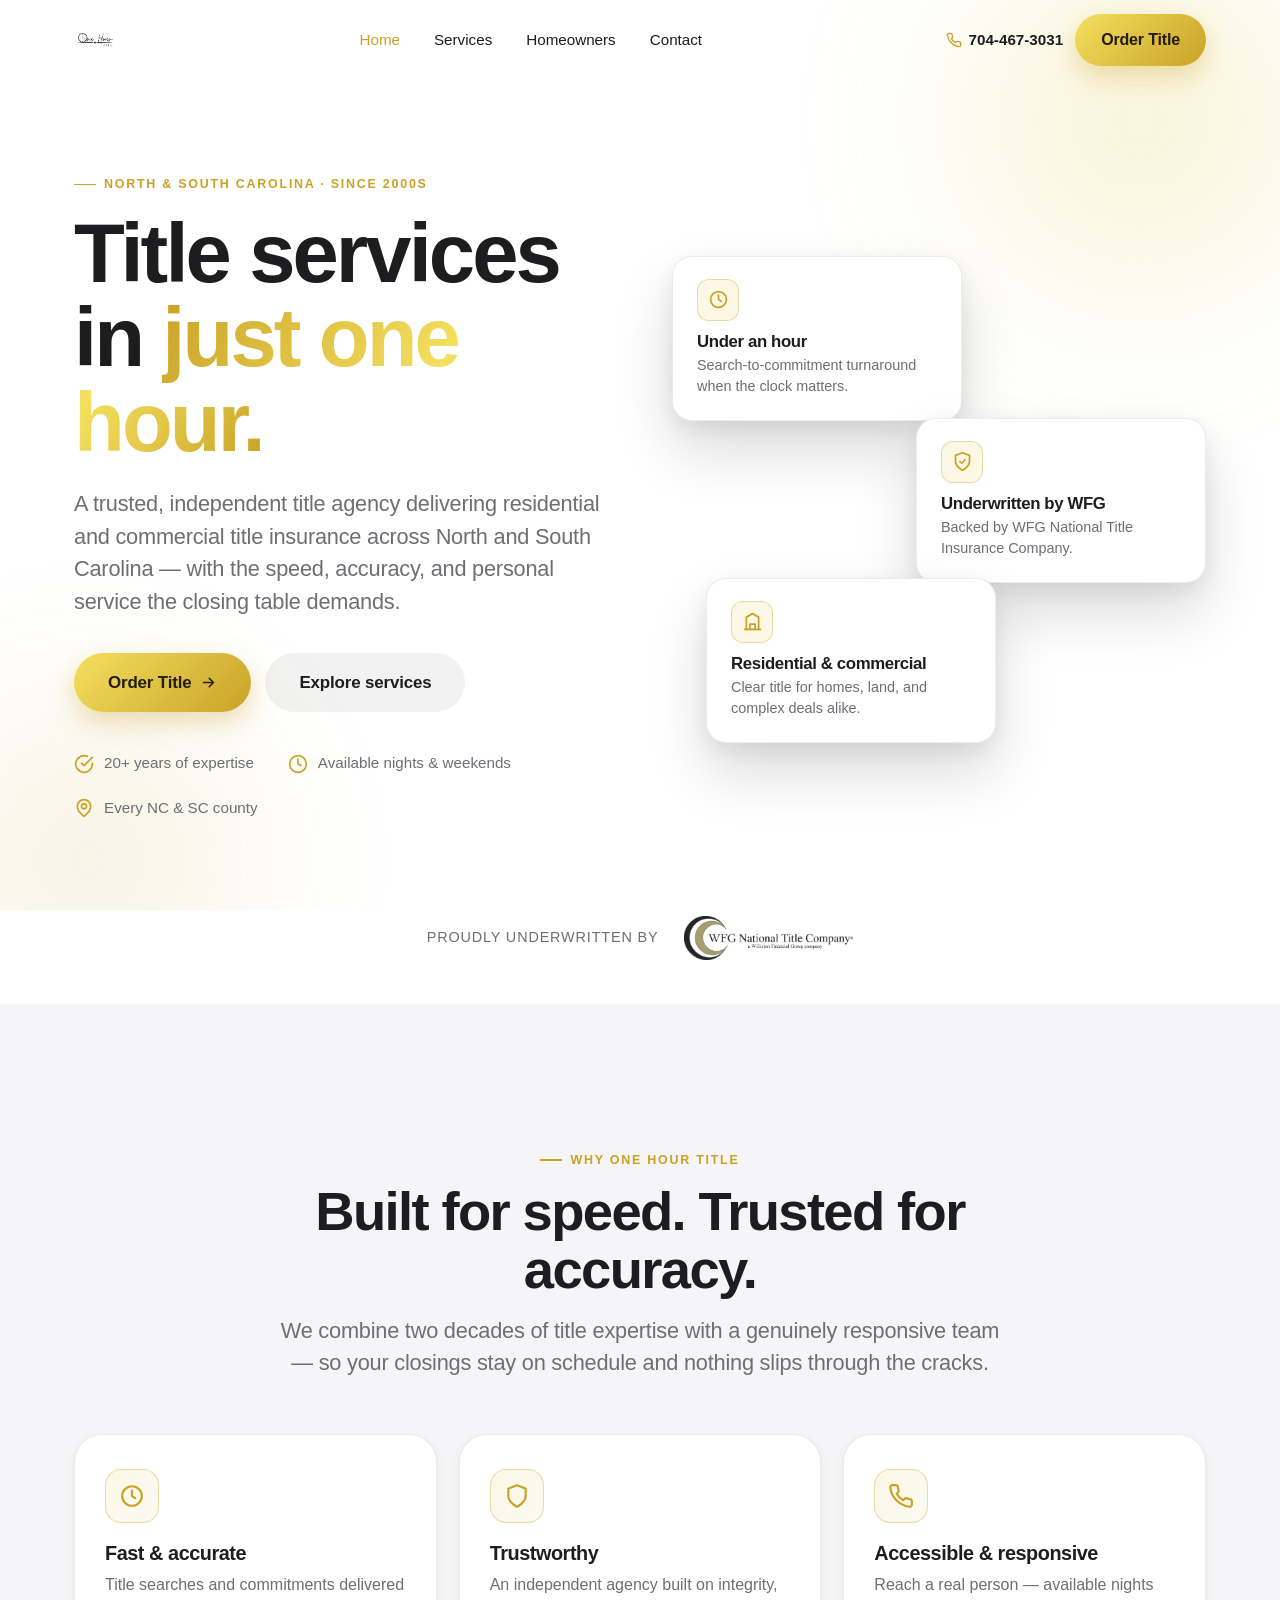
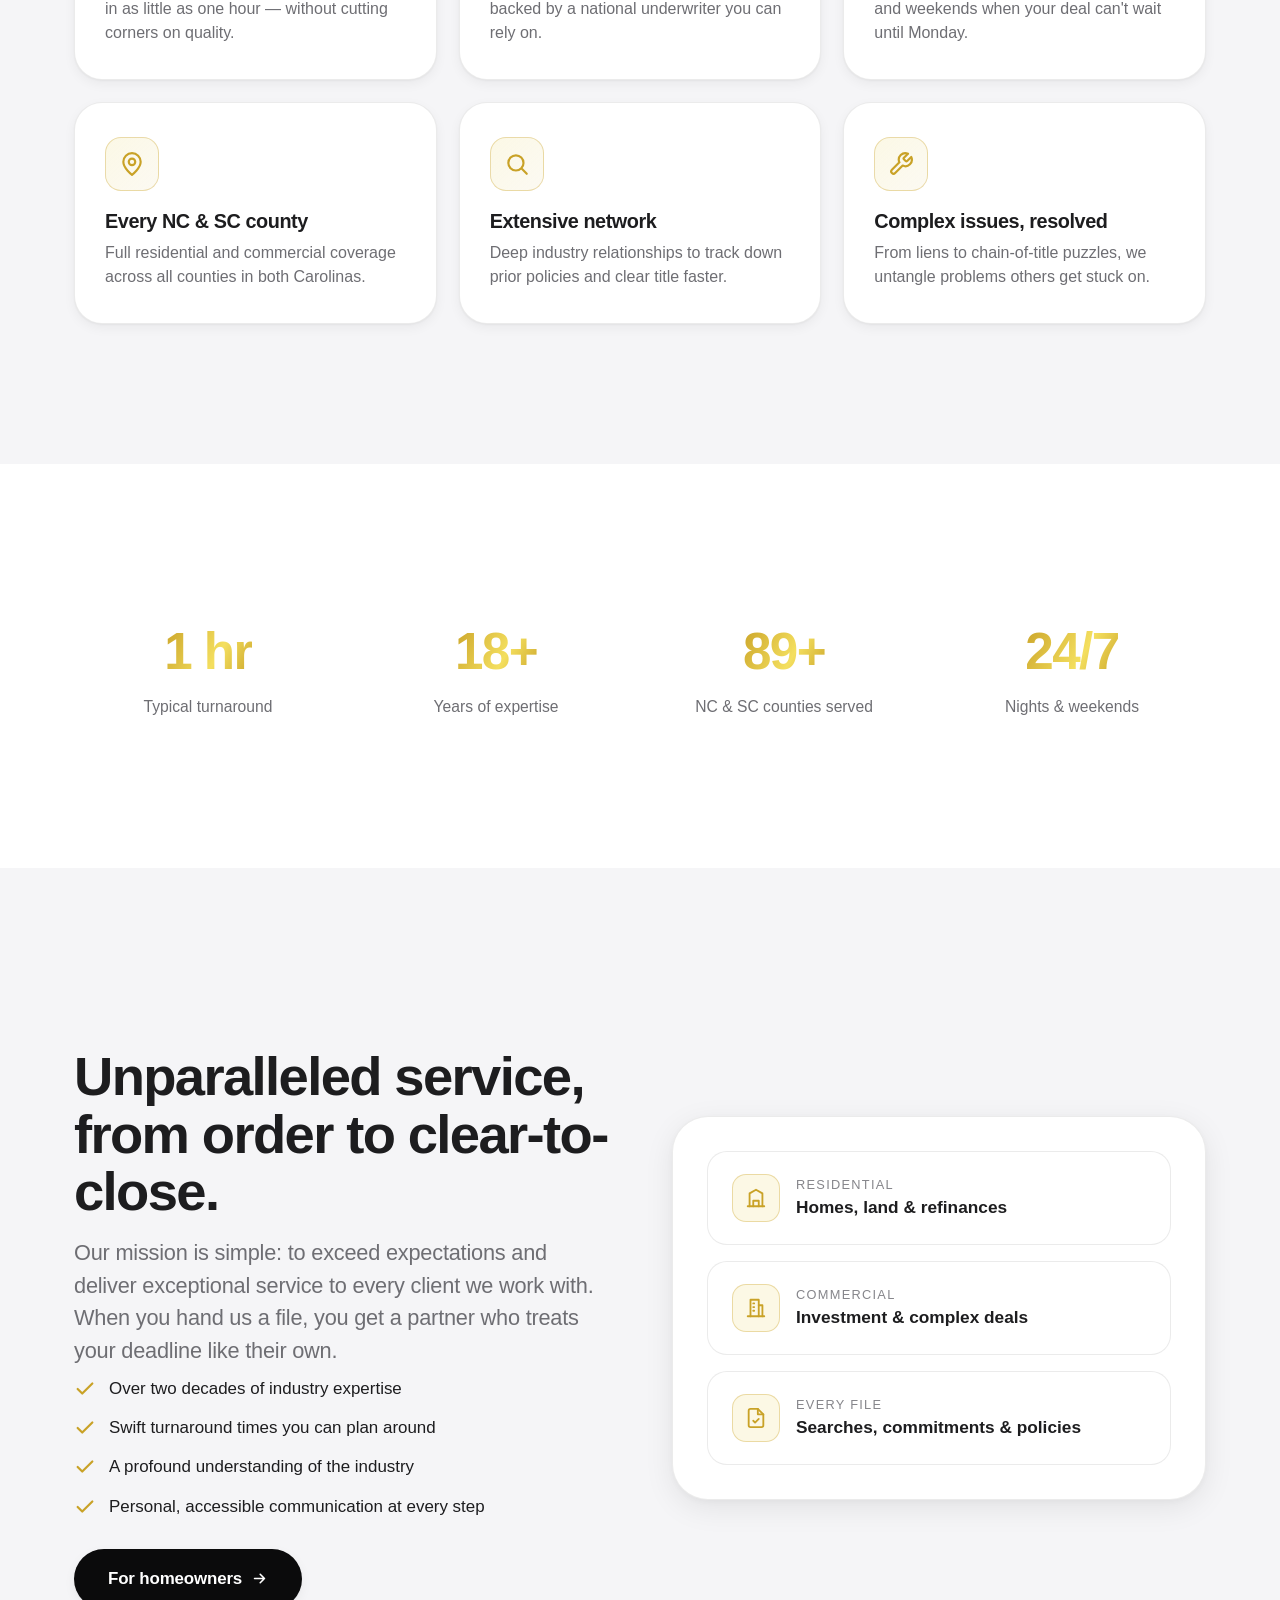
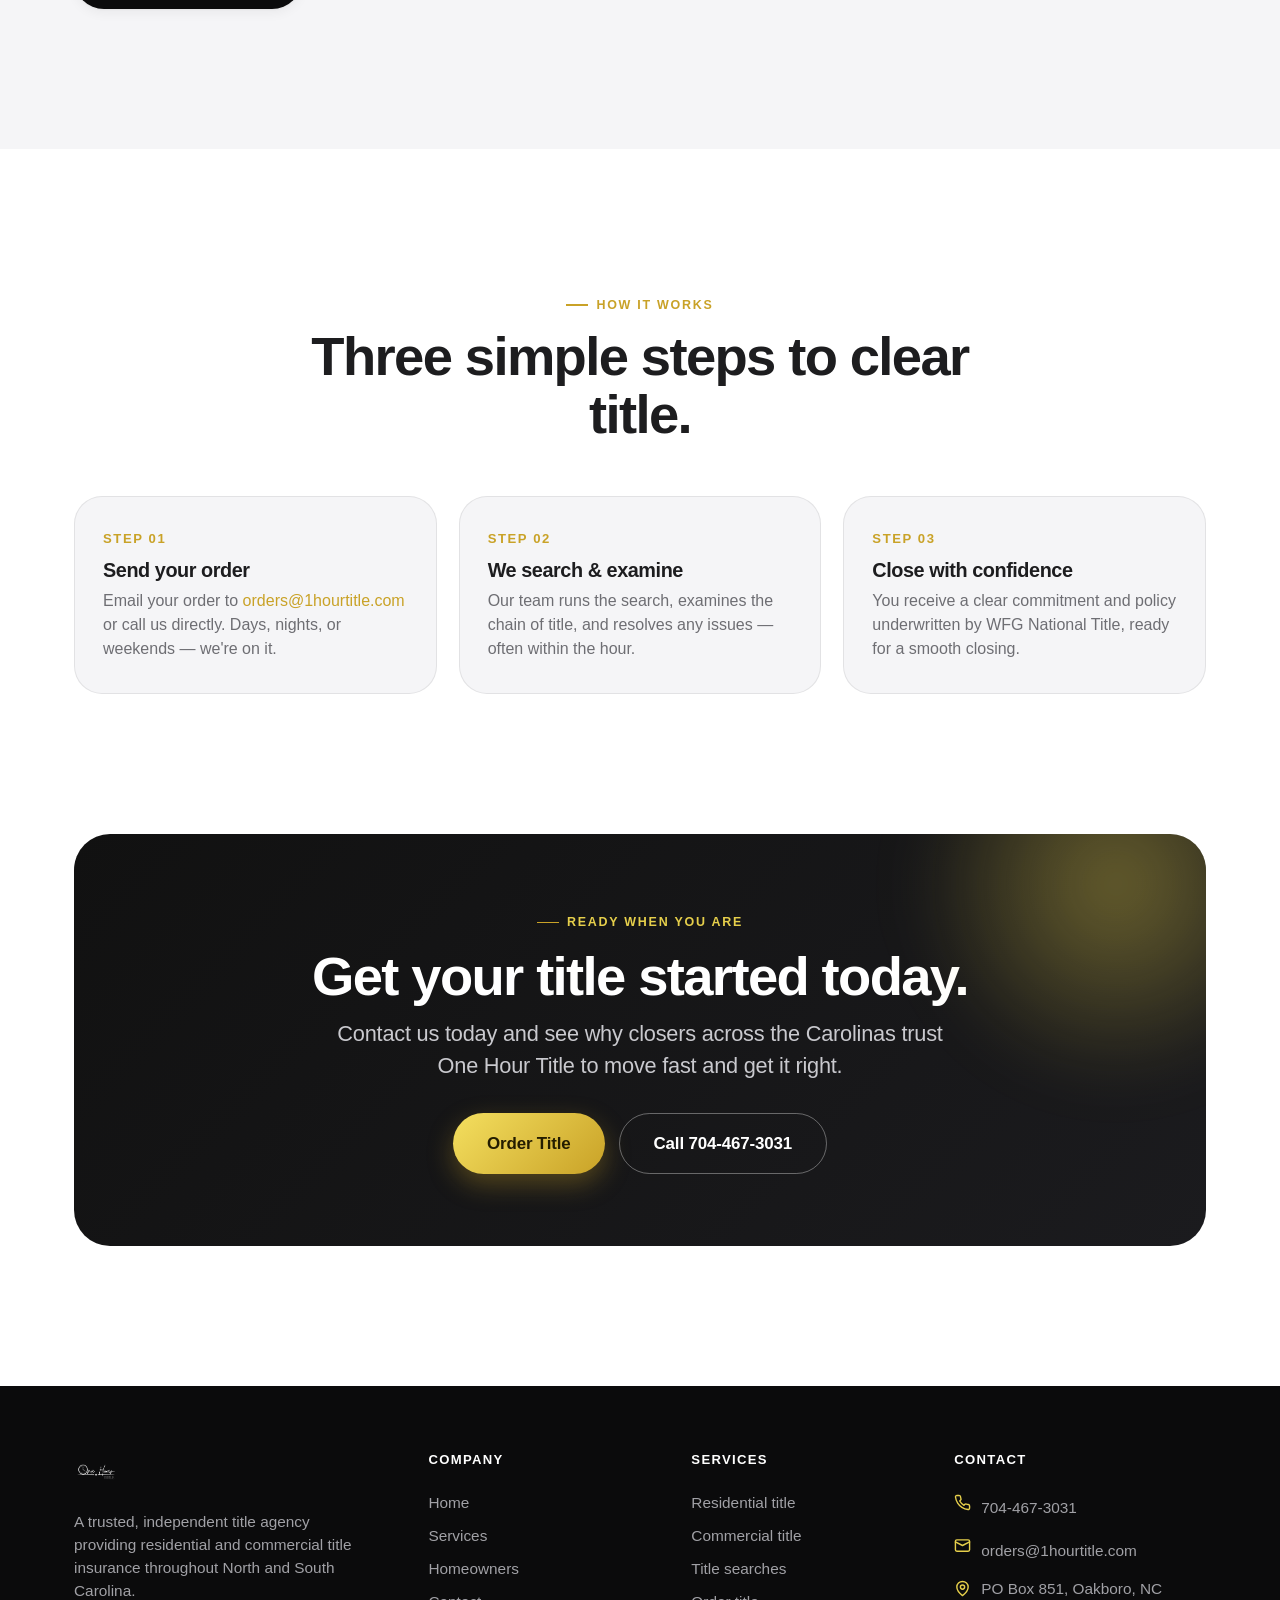
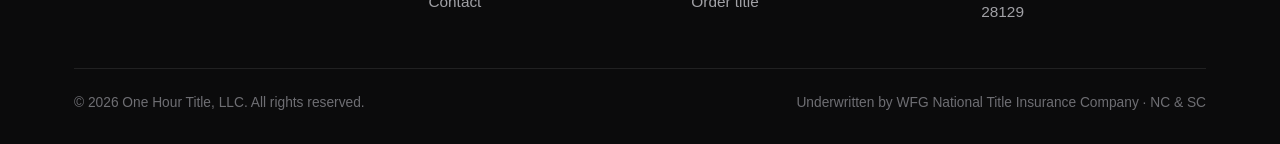
==== index.html @ 32c56c36 "Rebuild One Hour Title site — modern Apple aesthetic Multi-page static site (Home, Services, Homeown" ====
<!DOCTYPE html>
<html lang="en">
<head>
<meta charset="UTF-8" />
<meta name="viewport" content="width=device-width, initial-scale=1" />
<title>One Hour Title | Residential &amp; Commercial Title Insurance in NC &amp; SC</title>
<meta name="description" content="One Hour Title, LLC — a trusted, independent title agency delivering residential and commercial title insurance across North and South Carolina. Fast, accurate service in as little as one hour. Available nights &amp; weekends." />
<meta name="theme-color" content="#0b0b0c" />
<link rel="icon" href="assets/logo-primary.png" />
<link rel="preconnect" href="https://fonts.googleapis.com" />
<link rel="stylesheet" href="css/styles.css" />
</head>
<body>

<!-- ===== Header ===== -->
<header class="header">
  <div class="wrap nav">
    <a class="brand" href="index.html" aria-label="One Hour Title home">
      <img src="assets/logo-primary.png" alt="One Hour Title" />
    </a>
    <nav class="nav-links" aria-label="Primary">
      <a href="index.html" class="active">Home</a>
      <a href="services.html">Services</a>
      <a href="homeowners.html">Homeowners</a>
      <a href="contact.html">Contact</a>
    </nav>
    <div class="nav-cta">
      <a class="nav-phone" href="tel:+17044673031">
        <svg viewBox="0 0 24 24" fill="none" stroke="currentColor" stroke-width="2" stroke-linecap="round" stroke-linejoin="round"><path d="M22 16.92v3a2 2 0 0 1-2.18 2 19.79 19.79 0 0 1-8.63-3.07 19.5 19.5 0 0 1-6-6 19.79 19.79 0 0 1-3.07-8.67A2 2 0 0 1 4.11 2h3a2 2 0 0 1 2 1.72c.13.96.36 1.9.7 2.81a2 2 0 0 1-.45 2.11L8.09 9.91a16 16 0 0 0 6 6l1.27-1.27a2 2 0 0 1 2.11-.45c.9.34 1.85.57 2.81.7A2 2 0 0 1 22 16.92z"/></svg>
        704-467-3031
      </a>
      <a class="btn btn-gold" href="mailto:orders@1hourtitle.com?subject=Title%20Order%20Request">Order Title</a>
    </div>
    <button class="burger" aria-label="Menu"><span></span></button>
  </div>
</header>

<!-- ===== Mobile menu ===== -->
<div class="mobile-menu">
  <a href="index.html">Home</a>
  <a href="services.html">Services</a>
  <a href="homeowners.html">Homeowners</a>
  <a href="contact.html">Contact</a>
  <div class="mm-actions">
    <a class="btn btn-gold btn-lg" href="mailto:orders@1hourtitle.com?subject=Title%20Order%20Request">Order Title</a>
    <a class="btn btn-ghost btn-lg" href="tel:+17044673031">Call 704-467-3031</a>
  </div>
</div>

<!-- ===== Hero ===== -->
<section class="hero">
  <div class="hero-bg"><span class="blob g1"></span><span class="blob g2"></span></div>
  <div class="wrap">
    <div class="split" style="align-items:center;">
      <div>
        <span class="eyebrow reveal">North &amp; South Carolina · Since 2000s</span>
        <h1 class="display reveal d1" style="margin-top:18px;">Title services in <span class="grad-text">just one hour.</span></h1>
        <p class="lead reveal d2">A trusted, independent title agency delivering residential and commercial title insurance across North and South Carolina — with the speed, accuracy, and personal service the closing table demands.</p>
        <div class="hero-actions reveal d3">
          <a class="btn btn-gold btn-lg" href="mailto:orders@1hourtitle.com?subject=Title%20Order%20Request">
            Order Title
            <svg viewBox="0 0 24 24" fill="none" stroke="currentColor" stroke-width="2.2" stroke-linecap="round" stroke-linejoin="round"><path d="M5 12h14M13 6l6 6-6 6"/></svg>
          </a>
          <a class="btn btn-ghost btn-lg" href="services.html">Explore services</a>
        </div>
        <div class="hero-badges reveal d4">
          <span class="hero-badge"><svg viewBox="0 0 24 24" fill="none" stroke="currentColor" stroke-width="2" stroke-linecap="round" stroke-linejoin="round"><path d="M22 11.08V12a10 10 0 1 1-5.93-9.14"/><path d="M22 4 12 14.01l-3-3"/></svg> 20+ years of expertise</span>
          <span class="hero-badge"><svg viewBox="0 0 24 24" fill="none" stroke="currentColor" stroke-width="2" stroke-linecap="round" stroke-linejoin="round"><circle cx="12" cy="12" r="10"/><path d="M12 6v6l4 2"/></svg> Available nights &amp; weekends</span>
          <span class="hero-badge"><svg viewBox="0 0 24 24" fill="none" stroke="currentColor" stroke-width="2" stroke-linecap="round" stroke-linejoin="round"><path d="M20 10c0 6-8 12-8 12s-8-6-8-12a8 8 0 0 1 16 0Z"/><circle cx="12" cy="10" r="3"/></svg> Every NC &amp; SC county</span>
        </div>
      </div>

      <!-- Floating card cluster -->
      <div class="stack-cards reveal d2" aria-hidden="true">
        <div class="sc glass sc-1 animate-float">
          <div class="ic-sm"><svg viewBox="0 0 24 24" fill="none" stroke="currentColor" stroke-width="2" stroke-linecap="round" stroke-linejoin="round"><circle cx="12" cy="12" r="9"/><path d="M12 7v5l3 2"/></svg></div>
          <h4>Under an hour</h4>
          <p>Search-to-commitment turnaround when the clock matters.</p>
        </div>
        <div class="sc sc-2 animate-float slow d1">
          <div class="ic-sm"><svg viewBox="0 0 24 24" fill="none" stroke="currentColor" stroke-width="2" stroke-linecap="round" stroke-linejoin="round"><path d="M12 22s8-4 8-10V5l-8-3-8 3v7c0 6 8 10 8 10Z"/><path d="m9 12 2 2 4-4"/></svg></div>
          <h4>Underwritten by WFG</h4>
          <p>Backed by WFG National Title Insurance Company.</p>
        </div>
        <div class="sc glass sc-3 animate-float d2">
          <div class="ic-sm"><svg viewBox="0 0 24 24" fill="none" stroke="currentColor" stroke-width="2" stroke-linecap="round" stroke-linejoin="round"><path d="M3 21h18"/><path d="M5 21V7l7-4 7 4v14"/><path d="M9 21v-6h6v6"/></svg></div>
          <h4>Residential &amp; commercial</h4>
          <p>Clear title for homes, land, and complex deals alike.</p>
        </div>
      </div>
    </div>
  </div>
</section>

<!-- ===== Trust strip ===== -->
<section style="padding: 6px 0 44px;">
  <div class="wrap">
    <div class="partner reveal">
      <span class="text-muted" style="font-size:.9rem; letter-spacing:.06em; text-transform:uppercase;">Proudly underwritten by</span>
      <img src="assets/wfg.jpg" alt="WFG National Title Insurance Company" />
    </div>
  </div>
</section>

<!-- ===== Value features ===== -->
<section class="section-pad" style="background:var(--bg-alt);">
  <div class="wrap">
    <div class="center" style="max-width:720px; margin:0 auto 54px;">
      <span class="eyebrow reveal">Why One Hour Title</span>
      <h2 class="h-xl reveal d1" style="margin-top:14px;">Built for speed. Trusted for accuracy.</h2>
      <p class="lead reveal d2" style="margin-top:16px;">We combine two decades of title expertise with a genuinely responsive team — so your closings stay on schedule and nothing slips through the cracks.</p>
    </div>
    <div class="grid grid-3">
      <div class="feature reveal">
        <div class="ic"><svg viewBox="0 0 24 24" fill="none" stroke="currentColor" stroke-width="2" stroke-linecap="round" stroke-linejoin="round"><circle cx="12" cy="12" r="9"/><path d="M12 7v5l3 2"/></svg></div>
        <h3>Fast &amp; accurate</h3>
        <p>Title searches and commitments delivered in as little as one hour — without cutting corners on quality.</p>
      </div>
      <div class="feature reveal d1">
        <div class="ic"><svg viewBox="0 0 24 24" fill="none" stroke="currentColor" stroke-width="2" stroke-linecap="round" stroke-linejoin="round"><path d="M12 22s8-4 8-10V5l-8-3-8 3v7c0 6 8 10 8 10Z"/></svg></div>
        <h3>Trustworthy</h3>
        <p>An independent agency built on integrity, backed by a national underwriter you can rely on.</p>
      </div>
      <div class="feature reveal d2">
        <div class="ic"><svg viewBox="0 0 24 24" fill="none" stroke="currentColor" stroke-width="2" stroke-linecap="round" stroke-linejoin="round"><path d="M22 16.92v3a2 2 0 0 1-2.18 2 19.79 19.79 0 0 1-8.63-3.07 19.5 19.5 0 0 1-6-6 19.79 19.79 0 0 1-3.07-8.67A2 2 0 0 1 4.11 2h3a2 2 0 0 1 2 1.72c.13.96.36 1.9.7 2.81a2 2 0 0 1-.45 2.11L8.09 9.91a16 16 0 0 0 6 6l1.27-1.27a2 2 0 0 1 2.11-.45c.9.34 1.85.57 2.81.7A2 2 0 0 1 22 16.92z"/></svg></div>
        <h3>Accessible &amp; responsive</h3>
        <p>Reach a real person — available nights and weekends when your deal can't wait until Monday.</p>
      </div>
      <div class="feature reveal">
        <div class="ic"><svg viewBox="0 0 24 24" fill="none" stroke="currentColor" stroke-width="2" stroke-linecap="round" stroke-linejoin="round"><path d="M20 10c0 6-8 12-8 12s-8-6-8-12a8 8 0 0 1 16 0Z"/><circle cx="12" cy="10" r="3"/></svg></div>
        <h3>Every NC &amp; SC county</h3>
        <p>Full residential and commercial coverage across all counties in both Carolinas.</p>
      </div>
      <div class="feature reveal d1">
        <div class="ic"><svg viewBox="0 0 24 24" fill="none" stroke="currentColor" stroke-width="2" stroke-linecap="round" stroke-linejoin="round"><circle cx="11" cy="11" r="7"/><path d="m21 21-4.3-4.3"/></svg></div>
        <h3>Extensive network</h3>
        <p>Deep industry relationships to track down prior policies and clear title faster.</p>
      </div>
      <div class="feature reveal d2">
        <div class="ic"><svg viewBox="0 0 24 24" fill="none" stroke="currentColor" stroke-width="2" stroke-linecap="round" stroke-linejoin="round"><path d="M14.7 6.3a1 1 0 0 0 0 1.4l1.6 1.6a1 1 0 0 0 1.4 0l3.77-3.77a6 6 0 0 1-7.94 7.94l-6.91 6.91a2.12 2.12 0 0 1-3-3l6.91-6.91a6 6 0 0 1 7.94-7.94l-3.76 3.76z"/></svg></div>
        <h3>Complex issues, resolved</h3>
        <p>From liens to chain-of-title puzzles, we untangle problems others get stuck on.</p>
      </div>
    </div>
  </div>
</section>

<!-- ===== Stats ===== -->
<section class="section-pad">
  <div class="wrap">
    <div class="stats">
      <div class="stat reveal"><div class="num"><span class="grad-text" data-count="1" data-suffix=" hr">1 hr</span></div><div class="lbl">Typical turnaround</div></div>
      <div class="stat reveal d1"><div class="num"><span class="grad-text" data-count="20" data-suffix="+">20+</span></div><div class="lbl">Years of expertise</div></div>
      <div class="stat reveal d2"><div class="num"><span class="grad-text" data-count="100" data-suffix="+">100+</span></div><div class="lbl">NC &amp; SC counties served</div></div>
      <div class="stat reveal d3"><div class="num"><span class="grad-text">24/7</span></div><div class="lbl">Nights &amp; weekends</div></div>
    </div>
  </div>
</section>

<!-- ===== Split showcase ===== -->
<section class="section-pad" style="background:var(--bg-alt);">
  <div class="wrap">
    <div class="split">
      <div>
        <span class="eyebrow reveal">Our promise</span>
        <h2 class="h-xl reveal d1" style="margin-top:14px;">Unparalleled service, from order to clear-to-close.</h2>
        <p class="lead reveal d2" style="margin-top:16px;">Our mission is simple: to exceed expectations and deliver exceptional service to every client we work with. When you hand us a file, you get a partner who treats your deadline like their own.</p>
        <ul class="checks reveal d3">
          <li><svg viewBox="0 0 24 24" fill="none" stroke="currentColor" stroke-width="2.4" stroke-linecap="round" stroke-linejoin="round"><path d="M20 6 9 17l-5-5"/></svg> Over two decades of industry expertise</li>
          <li><svg viewBox="0 0 24 24" fill="none" stroke="currentColor" stroke-width="2.4" stroke-linecap="round" stroke-linejoin="round"><path d="M20 6 9 17l-5-5"/></svg> Swift turnaround times you can plan around</li>
          <li><svg viewBox="0 0 24 24" fill="none" stroke="currentColor" stroke-width="2.4" stroke-linecap="round" stroke-linejoin="round"><path d="M20 6 9 17l-5-5"/></svg> A profound understanding of the industry</li>
          <li><svg viewBox="0 0 24 24" fill="none" stroke="currentColor" stroke-width="2.4" stroke-linecap="round" stroke-linejoin="round"><path d="M20 6 9 17l-5-5"/></svg> Personal, accessible communication at every step</li>
        </ul>
        <a class="btn btn-primary btn-lg reveal d4" href="homeowners.html" style="margin-top:30px;">For homeowners
          <svg viewBox="0 0 24 24" fill="none" stroke="currentColor" stroke-width="2.2" stroke-linecap="round" stroke-linejoin="round"><path d="M5 12h14M13 6l6 6-6 6"/></svg>
        </a>
      </div>
      <div class="reveal d2" data-tilt>
        <div class="float-card" style="padding:34px; border-radius:var(--r-xl);">
          <div class="grid" style="gap:16px;">
            <div class="info-card" style="background:#fff;">
              <div class="ic"><svg viewBox="0 0 24 24" fill="none" stroke="currentColor" stroke-width="2" stroke-linecap="round" stroke-linejoin="round"><path d="M3 21h18"/><path d="M5 21V7l7-4 7 4v14"/><path d="M9 21v-6h6v6"/></svg></div>
              <div><div class="lbl">Residential</div><div class="val">Homes, land &amp; refinances</div></div>
            </div>
            <div class="info-card" style="background:#fff;">
              <div class="ic"><svg viewBox="0 0 24 24" fill="none" stroke="currentColor" stroke-width="2" stroke-linecap="round" stroke-linejoin="round"><path d="M3 21h18"/><path d="M6 21V3h9v18"/><path d="M19 21V9h-4"/><path d="M9 7h1M9 11h1M9 15h1"/></svg></div>
              <div><div class="lbl">Commercial</div><div class="val">Investment &amp; complex deals</div></div>
            </div>
            <div class="info-card" style="background:#fff;">
              <div class="ic"><svg viewBox="0 0 24 24" fill="none" stroke="currentColor" stroke-width="2" stroke-linecap="round" stroke-linejoin="round"><path d="M14 2H6a2 2 0 0 0-2 2v16a2 2 0 0 0 2 2h12a2 2 0 0 0 2-2V8z"/><path d="M14 2v6h6"/><path d="m9 15 2 2 4-4"/></svg></div>
              <div><div class="lbl">Every file</div><div class="val">Searches, commitments &amp; policies</div></div>
            </div>
          </div>
        </div>
      </div>
    </div>
  </div>
</section>

<!-- ===== How it works ===== -->
<section class="section-pad">
  <div class="wrap">
    <div class="center" style="max-width:680px;margin:0 auto 52px;">
      <span class="eyebrow reveal">How it works</span>
      <h2 class="h-xl reveal d1" style="margin-top:14px;">Three simple steps to clear title.</h2>
    </div>
    <div class="steps">
      <div class="step reveal">
        <div class="n">STEP 01</div>
        <h3>Send your order</h3>
        <p>Email your order to <a href="mailto:orders@1hourtitle.com" class="gold-text">orders@1hourtitle.com</a> or call us directly. Days, nights, or weekends — we're on it.</p>
      </div>
      <div class="step reveal d1">
        <div class="n">STEP 02</div>
        <h3>We search &amp; examine</h3>
        <p>Our team runs the search, examines the chain of title, and resolves any issues — often within the hour.</p>
      </div>
      <div class="step reveal d2">
        <div class="n">STEP 03</div>
        <h3>Close with confidence</h3>
        <p>You receive a clear commitment and policy underwritten by WFG National Title, ready for a smooth closing.</p>
      </div>
    </div>
  </div>
</section>

<!-- ===== CTA ===== -->
<section class="section-pad" style="padding-top:0;">
  <div class="wrap">
    <div class="cta-band reveal">
      <span class="eyebrow" style="color:var(--gold);justify-content:center;">Ready when you are</span>
      <h2 class="h-xl" style="margin:16px 0 12px;">Get your title started today.</h2>
      <p class="lead mx-auto" style="max-width:52ch;">Contact us today and see why closers across the Carolinas trust One Hour Title to move fast and get it right.</p>
      <div class="cta-actions">
        <a class="btn btn-gold btn-lg" href="mailto:orders@1hourtitle.com?subject=Title%20Order%20Request">Order Title</a>
        <a class="btn btn-outline-light btn-lg" href="tel:+17044673031">Call 704-467-3031</a>
      </div>
    </div>
  </div>
</section>

<!-- ===== Footer ===== -->
<footer class="footer">
  <div class="wrap">
    <div class="footer-top">
      <div>
        <img class="f-logo" src="assets/logo-primary-white.png" alt="One Hour Title" />
        <p class="f-desc">A trusted, independent title agency providing residential and commercial title insurance throughout North and South Carolina.</p>
      </div>
      <div>
        <h5>Company</h5>
        <a href="index.html">Home</a><br />
        <a href="services.html">Services</a><br />
        <a href="homeowners.html">Homeowners</a><br />
        <a href="contact.html">Contact</a>
      </div>
      <div>
        <h5>Services</h5>
        <a href="services.html">Residential title</a><br />
        <a href="services.html">Commercial title</a><br />
        <a href="services.html">Title searches</a><br />
        <a href="mailto:orders@1hourtitle.com?subject=Title%20Order%20Request">Order title</a>
      </div>
      <div>
        <h5>Contact</h5>
        <ul class="f-contact">
          <li><svg viewBox="0 0 24 24" fill="none" stroke="currentColor" stroke-width="2" stroke-linecap="round" stroke-linejoin="round"><path d="M22 16.92v3a2 2 0 0 1-2.18 2 19.79 19.79 0 0 1-8.63-3.07 19.5 19.5 0 0 1-6-6 19.79 19.79 0 0 1-3.07-8.67A2 2 0 0 1 4.11 2h3a2 2 0 0 1 2 1.72c.13.96.36 1.9.7 2.81a2 2 0 0 1-.45 2.11L8.09 9.91a16 16 0 0 0 6 6l1.27-1.27a2 2 0 0 1 2.11-.45c.9.34 1.85.57 2.81.7A2 2 0 0 1 22 16.92z"/></svg> <a href="tel:+17044673031">704-467-3031</a></li>
          <li><svg viewBox="0 0 24 24" fill="none" stroke="currentColor" stroke-width="2" stroke-linecap="round" stroke-linejoin="round"><rect x="2" y="4" width="20" height="16" rx="2"/><path d="m22 7-10 5L2 7"/></svg> <a href="mailto:orders@1hourtitle.com">orders@1hourtitle.com</a></li>
          <li><svg viewBox="0 0 24 24" fill="none" stroke="currentColor" stroke-width="2" stroke-linecap="round" stroke-linejoin="round"><path d="M20 10c0 6-8 12-8 12s-8-6-8-12a8 8 0 0 1 16 0Z"/><circle cx="12" cy="10" r="3"/></svg> PO Box 851, Oakboro, NC 28129</li>
        </ul>
      </div>
    </div>
    <div class="footer-bottom">
      <span>© <span id="year">2026</span> One Hour Title, LLC. All rights reserved.</span>
      <span>Underwritten by WFG National Title Insurance Company · NC &amp; SC</span>
    </div>
  </div>
</footer>

<script src="js/main.js"></script>
</body>
</html>
---- css/styles.css ----
/* =====================================================================
   One Hour Title — Design System
   Apple-inspired aesthetic · floating dynamic cards · gold + ink palette
   ===================================================================== */

/* ---------- Tokens ---------- */
:root {
  --ink:        #0b0b0c;
  --ink-soft:   #1d1d1f;
  --ink-2:      #2b2b2f;
  --text:       #1d1d1f;
  --muted:      #6e6e73;
  --muted-2:    #86868b;
  --line:       rgba(0,0,0,.08);

  --bg:         #ffffff;
  --bg-alt:     #f5f5f7;
  --bg-dark:    #0b0b0c;

  --gold:       #e6cf4b;
  --gold-deep:  #c9a227;
  --gold-bright:#f4df5f;
  --gold-soft:  rgba(230,207,75,.14);
  --gold-line:  rgba(201,162,39,.35);

  --card:       rgba(255,255,255,.72);
  --card-brd:   rgba(255,255,255,.6);

  --shadow-sm:  0 1px 2px rgba(0,0,0,.04), 0 4px 12px rgba(0,0,0,.05);
  --shadow-md:  0 8px 30px rgba(0,0,0,.08), 0 2px 8px rgba(0,0,0,.04);
  --shadow-lg:  0 30px 60px rgba(0,0,0,.14), 0 8px 24px rgba(0,0,0,.08);
  --shadow-gold:0 20px 50px rgba(201,162,39,.28);

  --r-sm: 14px;
  --r-md: 20px;
  --r-lg: 28px;
  --r-xl: 36px;

  --maxw: 1180px;
  --ease: cubic-bezier(.22,1,.36,1);
  --font: -apple-system, BlinkMacSystemFont, "SF Pro Display", "SF Pro Text",
          "Inter", "Helvetica Neue", Helvetica, Arial, sans-serif;
}

/* ---------- Reset ---------- */
* { margin: 0; padding: 0; box-sizing: border-box; }
html { scroll-behavior: smooth; -webkit-text-size-adjust: 100%; }
body {
  font-family: var(--font);
  color: var(--text);
  background: var(--bg);
  line-height: 1.5;
  -webkit-font-smoothing: antialiased;
  -moz-osx-font-smoothing: grayscale;
  overflow-x: hidden;
}
a { color: inherit; text-decoration: none; }
img { max-width: 100%; display: block; }
ul { list-style: none; }
button { font-family: inherit; cursor: pointer; border: none; background: none; }

/* ---------- Layout ---------- */
.wrap { width: 100%; max-width: var(--maxw); margin: 0 auto; padding: 0 24px; }
section { position: relative; }
.section-pad { padding: clamp(72px, 11vw, 140px) 0; }

/* ---------- Type ---------- */
h1,h2,h3,h4 { letter-spacing: -.022em; line-height: 1.06; color: var(--ink-soft); font-weight: 700; }
.display {
  font-size: clamp(2.7rem, 7vw, 5.2rem);
  font-weight: 700;
  letter-spacing: -.035em;
  line-height: 1.02;
}
.h-xl { font-size: clamp(2.1rem, 4.6vw, 3.4rem); letter-spacing: -.03em; }
.h-lg { font-size: clamp(1.7rem, 3.2vw, 2.4rem); }
.h-md { font-size: clamp(1.25rem, 2vw, 1.55rem); }
.lead { font-size: clamp(1.12rem, 1.7vw, 1.4rem); color: var(--muted); font-weight: 400; letter-spacing: -.01em; }
.eyebrow {
  display: inline-flex; align-items: center; gap: 8px;
  font-size: .78rem; font-weight: 600; letter-spacing: .14em; text-transform: uppercase;
  color: var(--gold-deep);
}
.eyebrow::before { content:""; width: 22px; height: 1.5px; background: var(--gold-deep); display:inline-block; }
.text-muted { color: var(--muted); }
.center { text-align: center; }
.max-60 { max-width: 60ch; }
.mx-auto { margin-left: auto; margin-right: auto; }

.gold-text { color: var(--gold-deep); }
.grad-text {
  background: linear-gradient(120deg, var(--gold-deep), var(--gold-bright) 60%, var(--gold-deep));
  -webkit-background-clip: text; background-clip: text; color: transparent;
}

/* ---------- Buttons ---------- */
.btn {
  display: inline-flex; align-items: center; justify-content: center; gap: 9px;
  font-size: 1rem; font-weight: 600; letter-spacing: -.01em;
  padding: 14px 26px; border-radius: 980px;
  transition: transform .35s var(--ease), box-shadow .35s var(--ease), background .3s var(--ease), color .3s;
  white-space: nowrap;
}
.btn svg { width: 17px; height: 17px; }
.btn-primary { background: var(--ink); color: #fff; box-shadow: var(--shadow-sm); }
.btn-primary:hover { transform: translateY(-3px); box-shadow: var(--shadow-md); background: #000; }
.btn-gold {
  background: linear-gradient(135deg, var(--gold-bright), var(--gold-deep));
  color: #241d00; box-shadow: 0 10px 26px rgba(201,162,39,.34);
}
.btn-gold:hover { transform: translateY(-3px); box-shadow: 0 18px 40px rgba(201,162,39,.45); }
.btn-ghost { background: rgba(0,0,0,.05); color: var(--ink-soft); }
.btn-ghost:hover { background: rgba(0,0,0,.09); transform: translateY(-3px); }
.btn-light { background: #fff; color: var(--ink); }
.btn-light:hover { transform: translateY(-3px); box-shadow: var(--shadow-md); }
.btn-outline-light { border: 1.5px solid rgba(255,255,255,.35); color:#fff; }
.btn-outline-light:hover { background: rgba(255,255,255,.1); transform: translateY(-3px); }
.btn-lg { padding: 17px 34px; font-size: 1.06rem; }

/* ---------- Header / Nav ---------- */
.header {
  position: fixed; inset: 0 0 auto 0; z-index: 100;
  transition: background .4s var(--ease), box-shadow .4s var(--ease), backdrop-filter .4s;
  padding: 14px 0;
}
.header.scrolled {
  background: rgba(255,255,255,.72);
  backdrop-filter: saturate(180%) blur(20px);
  -webkit-backdrop-filter: saturate(180%) blur(20px);
  box-shadow: 0 1px 0 var(--line);
}
.nav { display: flex; align-items: center; justify-content: space-between; gap: 24px; }
.brand { display: flex; align-items: center; gap: 10px; }
.brand img { height: 42px; width: auto; transition: opacity .3s; }
.nav-links { display: flex; align-items: center; gap: 4px; }
.nav-links a {
  font-size: .95rem; font-weight: 500; color: var(--ink-soft);
  padding: 9px 15px; border-radius: 980px; transition: background .25s, color .25s;
}
.nav-links a:hover { background: rgba(0,0,0,.05); }
.nav-links a.active { color: var(--gold-deep); }
.nav-cta { display: flex; align-items: center; gap: 12px; }
.nav-phone { font-weight: 600; font-size: .95rem; color: var(--ink-soft); display:inline-flex; align-items:center; gap:7px; }
.nav-phone svg { width: 16px; height: 16px; color: var(--gold-deep); }
.burger { display: none; width: 44px; height: 44px; border-radius: 50%; align-items:center; justify-content:center; }
.burger span { position: relative; width: 20px; height: 1.8px; background: var(--ink); transition: .3s var(--ease); }
.burger span::before, .burger span::after { content:""; position:absolute; left:0; width:20px; height:1.8px; background: var(--ink); transition:.3s var(--ease); }
.burger span::before { top: -6px; } .burger span::after { top: 6px; }
.burger.open span { background: transparent; }
.burger.open span::before { top:0; transform: rotate(45deg); }
.burger.open span::after { top:0; transform: rotate(-45deg); }

/* mobile menu */
.mobile-menu {
  position: fixed; inset: 0; z-index: 99;
  background: rgba(255,255,255,.9);
  backdrop-filter: saturate(180%) blur(24px); -webkit-backdrop-filter: saturate(180%) blur(24px);
  display: flex; flex-direction: column; justify-content: center; gap: 6px;
  padding: 0 32px; opacity: 0; pointer-events: none; transform: translateY(-8px);
  transition: opacity .4s var(--ease), transform .4s var(--ease);
}
.mobile-menu.open { opacity: 1; pointer-events: auto; transform: none; }
.mobile-menu a { font-size: 2rem; font-weight: 600; letter-spacing: -.02em; color: var(--ink-soft); padding: 12px 0; border-bottom: 1px solid var(--line); }
.mobile-menu a:last-of-type { border: none; }
.mobile-menu .mm-actions { margin-top: 26px; display:flex; flex-direction:column; gap: 12px; }

/* ---------- Hero ---------- */
.hero { padding: 168px 0 90px; position: relative; overflow: hidden; }
.hero-bg { position:absolute; inset:0; z-index:-1; }
.blob { position:absolute; border-radius:50%; filter: blur(70px); opacity: .5; }
.blob.g1 { width: 520px; height: 520px; background: radial-gradient(circle, rgba(230,207,75,.55), transparent 70%); top:-140px; right:-120px; }
.blob.g2 { width: 460px; height: 460px; background: radial-gradient(circle, rgba(201,162,39,.35), transparent 70%); bottom:-180px; left:-140px; }
.hero h1 { max-width: 16ch; }
.hero .lead { max-width: 46ch; margin-top: 22px; }
.hero-actions { margin-top: 34px; display: flex; flex-wrap: wrap; gap: 14px; }
.hero-badges { margin-top: 40px; display:flex; flex-wrap:wrap; gap: 22px 34px; align-items:center; }
.hero-badge { display:flex; align-items:center; gap:10px; color: var(--muted); font-size:.95rem; font-weight:500; }
.hero-badge svg { width: 20px; height: 20px; color: var(--gold-deep); flex:none; }

/* ---------- Floating cards ---------- */
.float-card, .card {
  background: var(--bg);
  border: 1px solid var(--line);
  border-radius: var(--r-lg);
  box-shadow: var(--shadow-md);
  transition: transform .5s var(--ease), box-shadow .5s var(--ease);
  will-change: transform;
}
.float-card:hover { transform: translateY(-10px); box-shadow: var(--shadow-lg); }

/* glass card variant */
.glass {
  background: var(--card);
  backdrop-filter: blur(18px) saturate(160%); -webkit-backdrop-filter: blur(18px) saturate(160%);
  border: 1px solid var(--card-brd);
}

/* subtle float animation for hero visual */
@keyframes floaty { 0%,100% { transform: translateY(0) } 50% { transform: translateY(-14px) } }
.animate-float { animation: floaty 6s ease-in-out infinite; }
.animate-float.slow { animation-duration: 8.5s; }
.animate-float.d1 { animation-delay: -2s; }
.animate-float.d2 { animation-delay: -4s; }

/* ---------- Feature grid ---------- */
.grid { display: grid; gap: 22px; }
.grid-2 { grid-template-columns: repeat(2,1fr); }
.grid-3 { grid-template-columns: repeat(3,1fr); }
.grid-4 { grid-template-columns: repeat(4,1fr); }

.feature {
  padding: 34px 30px; border-radius: var(--r-lg);
  background: var(--bg); border: 1px solid var(--line); box-shadow: var(--shadow-sm);
  transition: transform .5s var(--ease), box-shadow .5s var(--ease), border-color .4s;
}
.feature:hover { transform: translateY(-8px); box-shadow: var(--shadow-lg); border-color: var(--gold-line); }
.feature .ic {
  width: 54px; height: 54px; border-radius: 16px; display:grid; place-items:center;
  background: linear-gradient(135deg, var(--gold-soft), rgba(201,162,39,.06));
  border: 1px solid var(--gold-line); margin-bottom: 20px;
}
.feature .ic svg { width: 26px; height: 26px; color: var(--gold-deep); }
.feature h3 { font-size: 1.24rem; margin-bottom: 9px; }
.feature p { color: var(--muted); font-size: 1rem; }

/* ---------- Stat band ---------- */
.stats { display: grid; grid-template-columns: repeat(4,1fr); gap: 20px; }
.stat { text-align: center; padding: 10px; }
.stat .num { font-size: clamp(2.3rem,4vw,3.2rem); font-weight: 700; letter-spacing: -.03em; color: var(--ink-soft); }
.stat .num .grad-text { display:inline; }
.stat .lbl { color: var(--muted); font-size: .98rem; margin-top: 4px; }

/* ---------- Dark section ---------- */
.dark { background: var(--bg-dark); color: #f5f5f7; }
.dark h1,.dark h2,.dark h3 { color: #fff; }
.dark .lead, .dark .text-muted { color: #a1a1a6; }
.dark .feature { background: rgba(255,255,255,.04); border-color: rgba(255,255,255,.08); box-shadow: none; }
.dark .feature:hover { background: rgba(255,255,255,.06); border-color: var(--gold-line); }
.dark .feature p { color: #a1a1a6; }
.dark-glow { position:absolute; inset:0; overflow:hidden; z-index:0; }
.dark-glow .blob.g1 { opacity:.4; }

/* ---------- Split / showcase ---------- */
.split { display: grid; grid-template-columns: 1fr 1fr; gap: clamp(30px,5vw,64px); align-items: center; }
.stack-cards { position: relative; min-height: 476px; }
.stack-cards .sc {
  position: absolute; padding: 22px 24px; border-radius: var(--r-md);
  background: #fff; border: 1px solid var(--line); box-shadow: var(--shadow-lg); width: 290px;
}
.sc .ic-sm { width: 42px; height: 42px; border-radius: 12px; background: var(--gold-soft); border:1px solid var(--gold-line); display:grid; place-items:center; margin-bottom: 12px; }
.sc .ic-sm svg { width: 21px; height:21px; color: var(--gold-deep); }
.sc h4 { font-size: 1.05rem; margin-bottom: 4px; }
.sc p { font-size: .9rem; color: var(--muted); }
.sc-1 { top: 0; left: 0; }
.sc-2 { top: 162px; right: 0; }
.sc-3 { top: 322px; left: 34px; }

/* ---------- List check ---------- */
.checks { display: grid; gap: 14px; margin-top: 8px; }
.checks li { display: flex; align-items: flex-start; gap: 13px; font-size: 1.06rem; color: var(--ink-soft); }
.checks li svg { width: 22px; height: 22px; color: var(--gold-deep); flex:none; margin-top: 2px; }

/* ---------- Steps ---------- */
.steps { display: grid; grid-template-columns: repeat(3,1fr); gap: 22px; counter-reset: step; }
.step { padding: 32px 28px; border-radius: var(--r-lg); background: var(--bg-alt); border:1px solid var(--line); position: relative; transition: transform .5s var(--ease), box-shadow .5s var(--ease); }
.step:hover { transform: translateY(-8px); box-shadow: var(--shadow-md); }
.step .n { font-size: .82rem; font-weight: 700; letter-spacing:.12em; color: var(--gold-deep); }
.step h3 { font-size: 1.24rem; margin: 12px 0 8px; }
.step p { color: var(--muted); }

/* ---------- CTA band ---------- */
.cta-band {
  border-radius: var(--r-xl); padding: clamp(46px,6vw,72px);
  background: linear-gradient(135deg, #111 0%, #1b1b1e 100%);
  position: relative; overflow: hidden; text-align: center; color: #fff;
}
.cta-band::after {
  content:""; position:absolute; width:420px; height:420px; border-radius:50%;
  background: radial-gradient(circle, rgba(230,207,75,.4), transparent 68%);
  top:-160px; right:-120px; filter: blur(30px);
}
.cta-band h2 { color:#fff; position:relative; }
.cta-band .lead { color:#c9c9ce; position:relative; }
.cta-actions { margin-top: 30px; display:flex; gap:14px; justify-content:center; flex-wrap:wrap; position:relative; }

/* ---------- Contact ---------- */
.contact-grid { display:grid; grid-template-columns: 1.05fr .95fr; gap: clamp(28px,4vw,52px); align-items:start; }
.info-card { padding: 22px 24px; border-radius: var(--r-md); background: var(--bg-alt); border:1px solid var(--line); display:flex; gap:16px; align-items:center; transition: transform .4s var(--ease), box-shadow .4s var(--ease); }
.info-card:hover { transform: translateY(-5px); box-shadow: var(--shadow-md); }
.info-card .ic { width:48px; height:48px; border-radius:14px; background: var(--gold-soft); border:1px solid var(--gold-line); display:grid; place-items:center; flex:none; }
.info-card .ic svg { width:22px; height:22px; color: var(--gold-deep); }
.info-card .lbl { font-size:.8rem; text-transform:uppercase; letter-spacing:.1em; color: var(--muted-2); }
.info-card .val { font-size:1.08rem; font-weight:600; color: var(--ink-soft); }
.form { padding: clamp(26px,3vw,38px); border-radius: var(--r-lg); background:#fff; border:1px solid var(--line); box-shadow: var(--shadow-md); }
.field { margin-bottom: 18px; }
.field label { display:block; font-size:.86rem; font-weight:600; color: var(--ink-soft); margin-bottom:7px; }
.field input, .field select, .field textarea {
  width:100%; padding:13px 15px; border:1px solid var(--line); border-radius: 13px;
  font-family:inherit; font-size:1rem; color: var(--ink-soft); background:#fbfbfd; transition:border-color .25s, box-shadow .25s, background .25s;
}
.field textarea { min-height: 120px; resize: vertical; }
.field input:focus, .field select:focus, .field textarea:focus {
  outline:none; border-color: var(--gold-deep); background:#fff; box-shadow: 0 0 0 4px var(--gold-soft);
}
.form-note { font-size:.84rem; color: var(--muted); margin-top: 6px; }

/* ---------- Page hero (inner pages) ---------- */
.page-hero { padding: 150px 0 60px; position: relative; overflow:hidden; }
.page-hero .blob.g1 { width:420px;height:420px; top:-160px; right:-100px; }

/* ---------- Trust / partner ---------- */
.partner { display:flex; align-items:center; gap: 26px; flex-wrap:wrap; justify-content:center; }
.partner img { height: 44px; width:auto; opacity:.85; filter: grayscale(.1); }

/* ---------- Footer ---------- */
.footer { background: var(--bg-dark); color: #a1a1a6; padding: 64px 0 30px; }
.footer-top { display:grid; grid-template-columns: 1.4fr 1fr 1fr 1.1fr; gap: 34px; padding-bottom: 40px; border-bottom: 1px solid rgba(255,255,255,.09); }
.footer img.f-logo { height: 44px; margin-bottom: 16px; }
.footer h5 { color:#fff; font-size:.82rem; letter-spacing:.1em; text-transform:uppercase; margin-bottom:16px; font-weight:600; }
.footer a { color:#a1a1a6; font-size:.96rem; display:inline-block; padding:5px 0; transition: color .25s; }
.footer a:hover { color: var(--gold); }
.footer .f-desc { font-size:.96rem; max-width: 34ch; }
.footer .f-contact li { display:flex; gap:10px; align-items:flex-start; padding:5px 0; font-size:.96rem; }
.footer .f-contact svg { width:17px;height:17px;color:var(--gold); flex:none; margin-top:3px; }
.footer-bottom { display:flex; justify-content:space-between; align-items:center; gap:16px; padding-top:24px; flex-wrap:wrap; font-size:.86rem; color:#6e6e73; }

/* ---------- Reveal on scroll ---------- */
.reveal { opacity: 0; transform: translateY(26px); transition: opacity .8s var(--ease), transform .8s var(--ease); }
.reveal.in { opacity: 1; transform: none; }
.reveal.d1 { transition-delay: .08s; }
.reveal.d2 { transition-delay: .16s; }
.reveal.d3 { transition-delay: .24s; }
.reveal.d4 { transition-delay: .32s; }

/* ---------- Responsive ---------- */
@media (max-width: 960px) {
  .grid-4 { grid-template-columns: repeat(2,1fr); }
  .grid-3 { grid-template-columns: repeat(2,1fr); }
  .steps { grid-template-columns: 1fr; }
  .split { grid-template-columns: 1fr; }
  .contact-grid { grid-template-columns: 1fr; }
  .footer-top { grid-template-columns: 1fr 1fr; }
  .stack-cards { min-height: 360px; max-width: 420px; margin: 0 auto; }
  .nav-links, .nav-phone { display: none; }
  .burger { display: flex; }
}
@media (max-width: 620px) {
  .grid-4, .grid-3, .grid-2 { grid-template-columns: 1fr; }
  .stats { grid-template-columns: 1fr 1fr; gap: 26px 12px; }
  .footer-top { grid-template-columns: 1fr; }
  .hero { padding-top: 132px; }
  .btn { width: 100%; }
  .hero-actions .btn, .cta-actions .btn, .mm-actions .btn { width: 100%; }
  .wrap { padding: 0 20px; }
}

@media (prefers-reduced-motion: reduce) {
  * { animation: none !important; scroll-behavior: auto; }
  .reveal { opacity:1; transform:none; transition:none; }
}
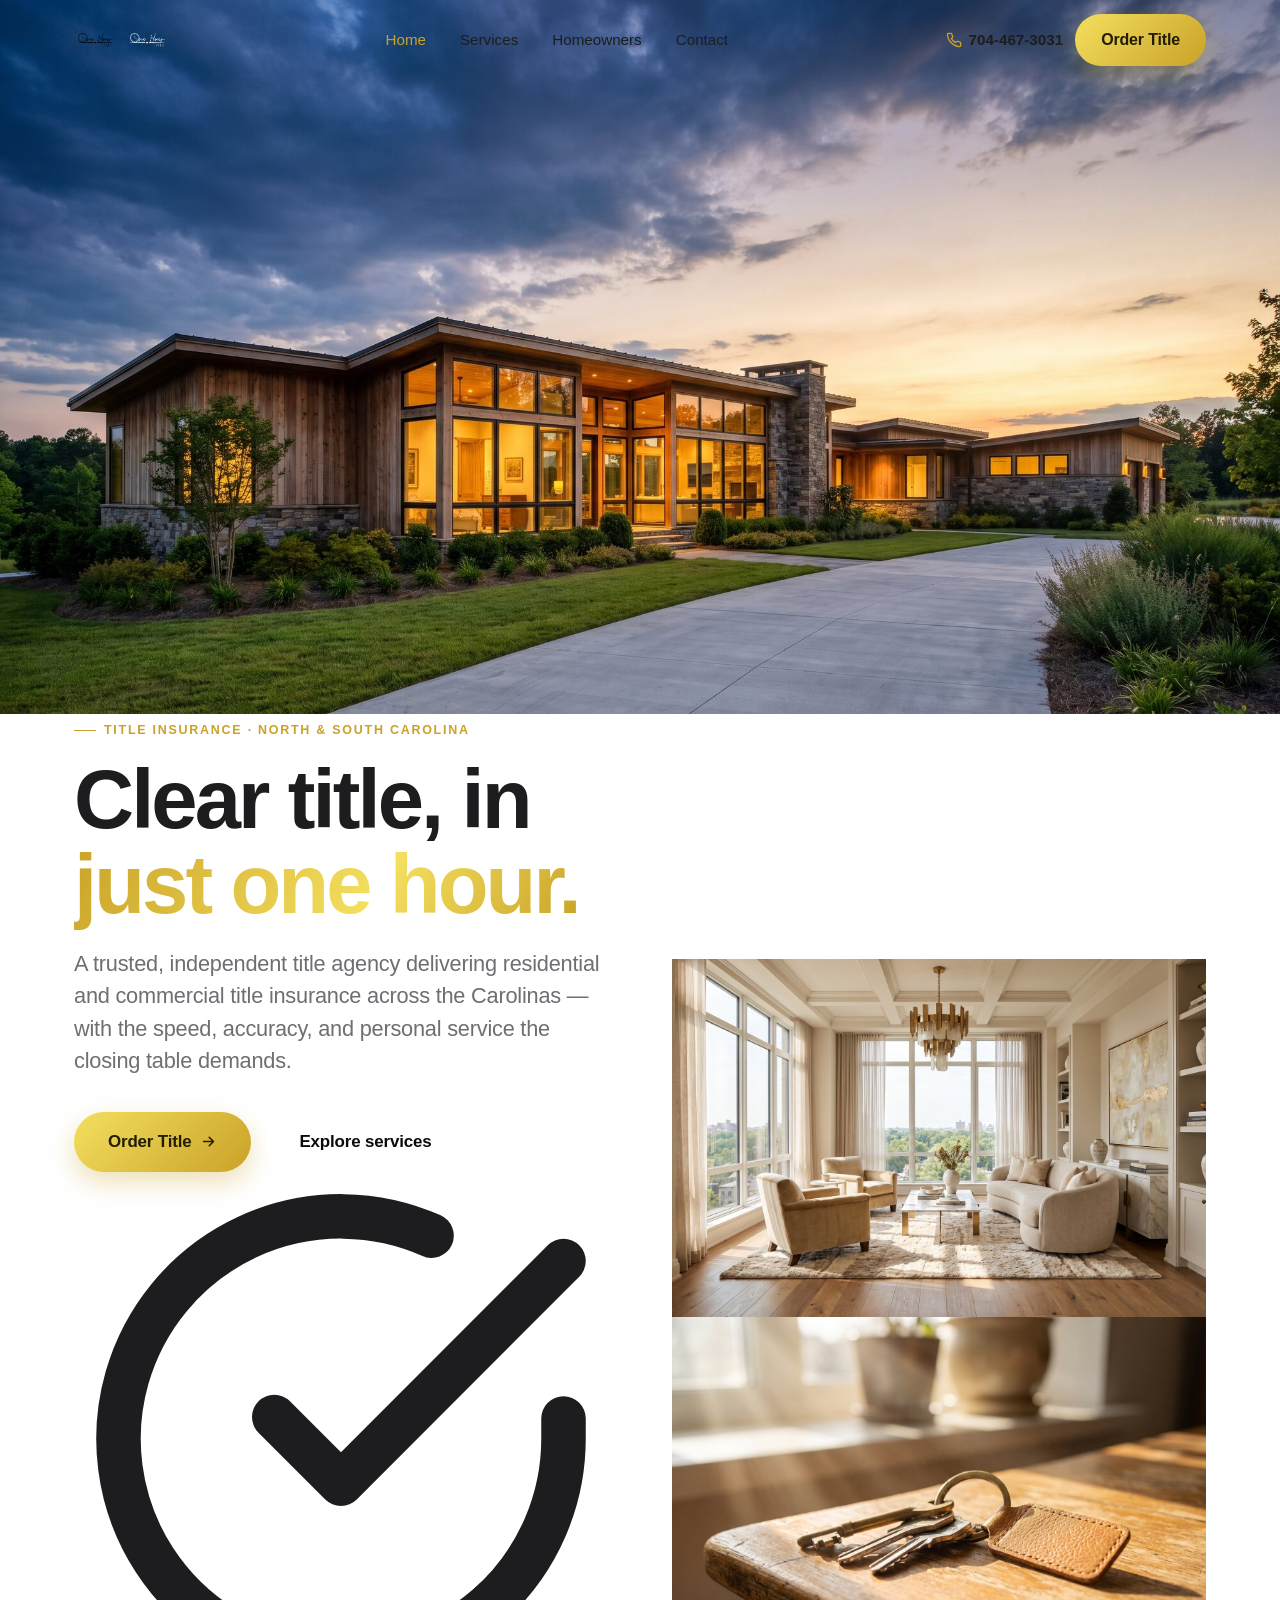
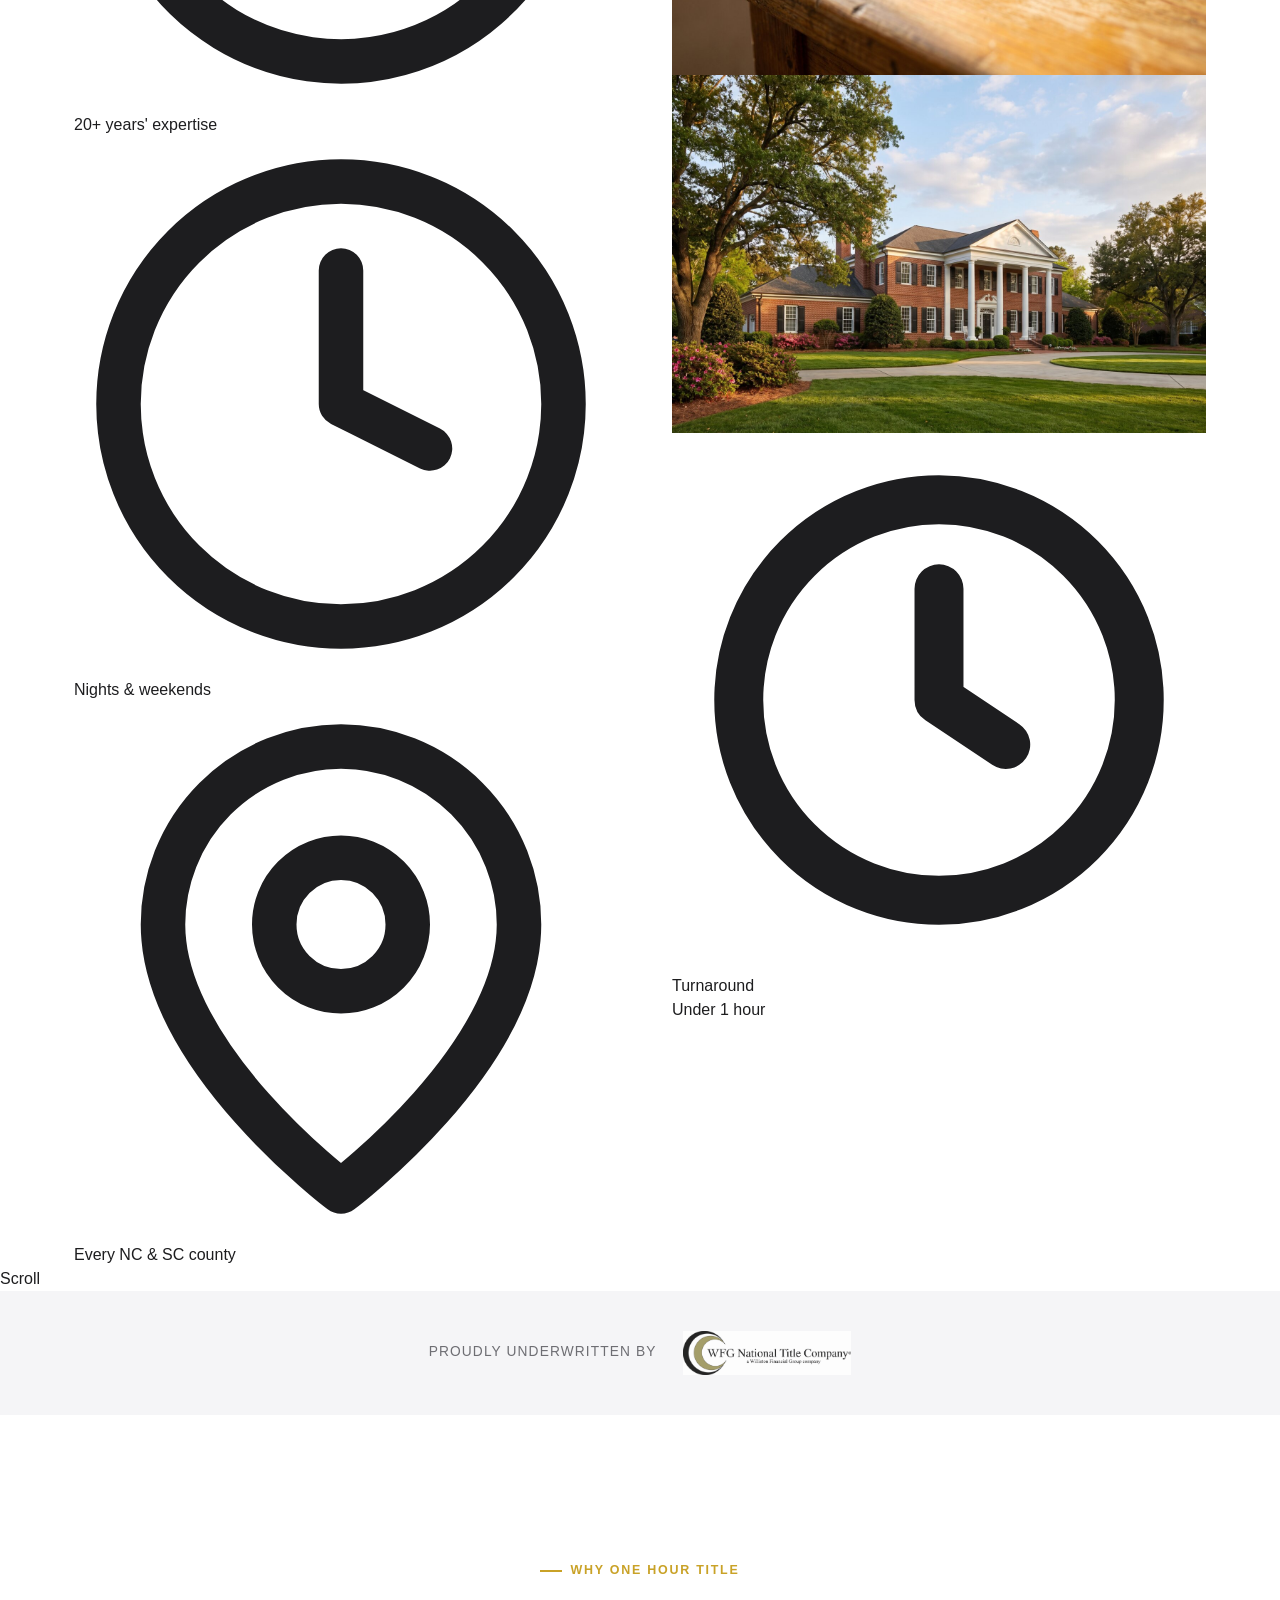
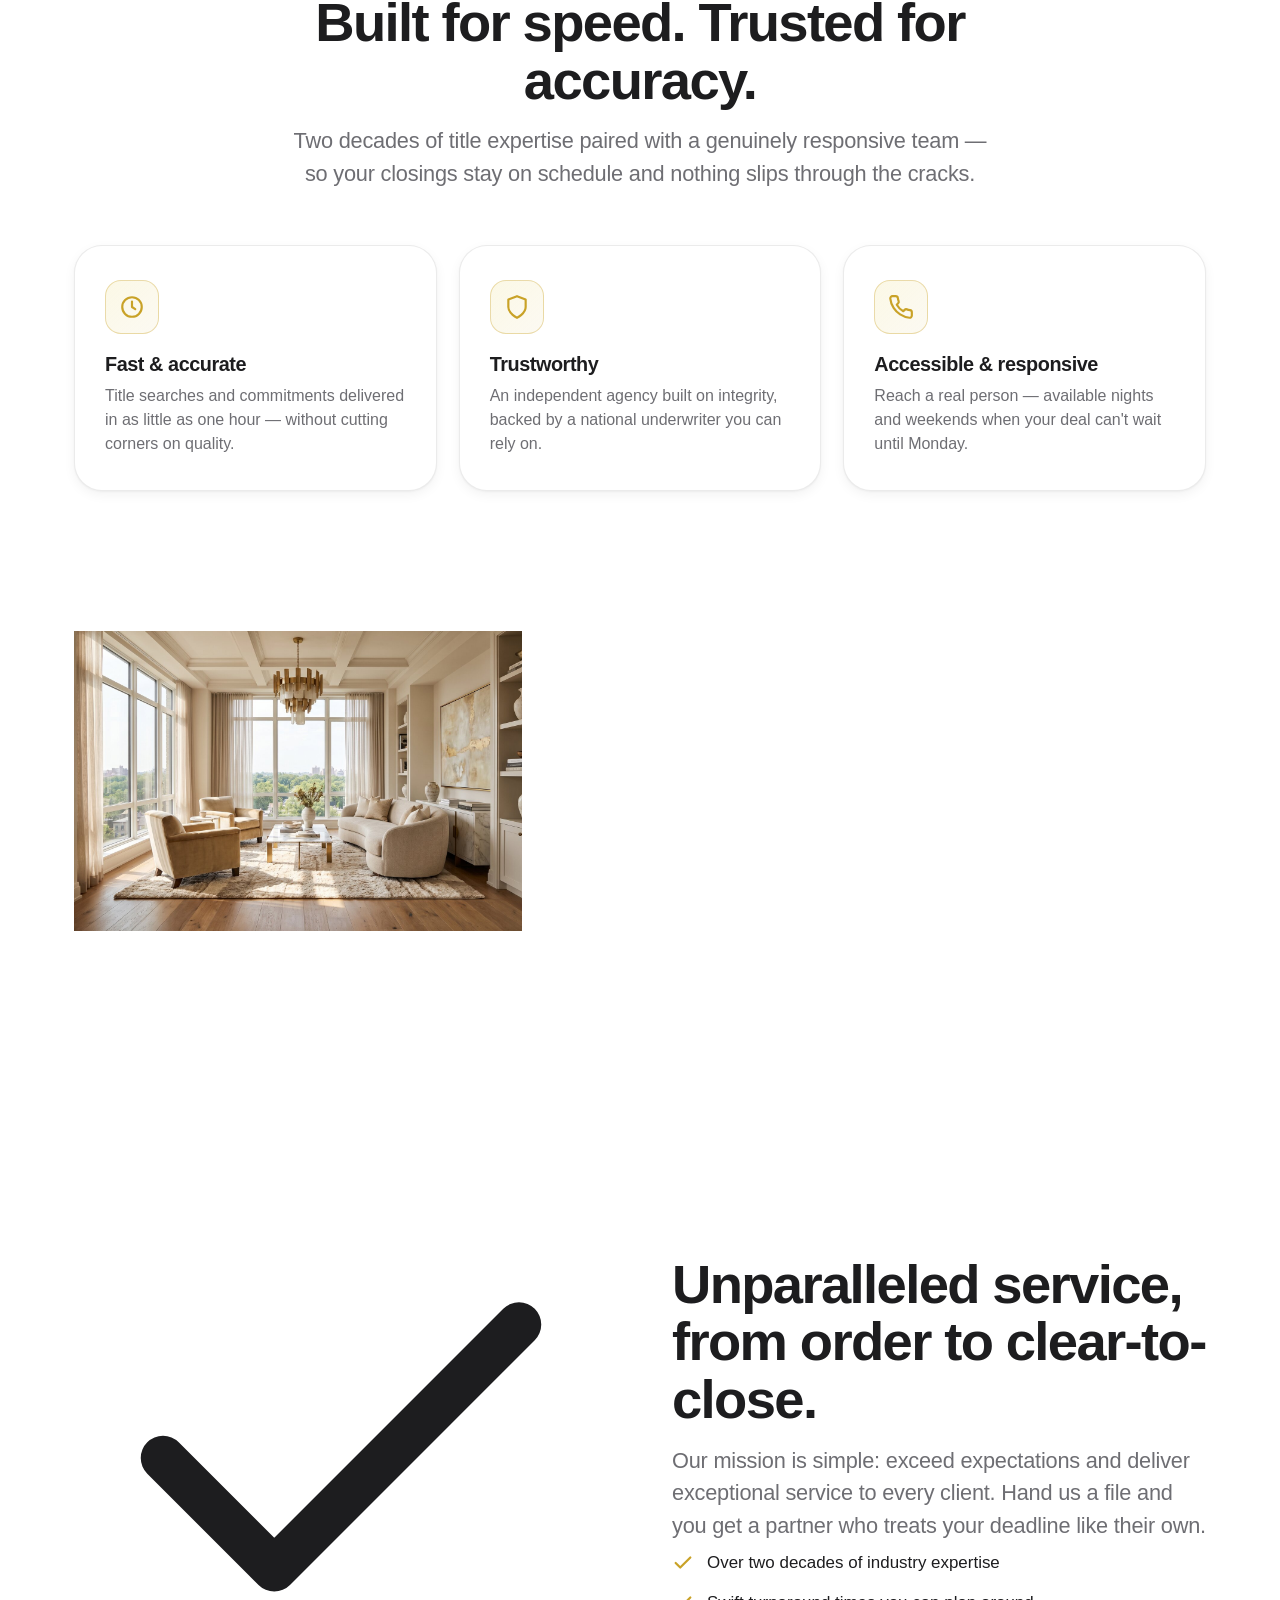
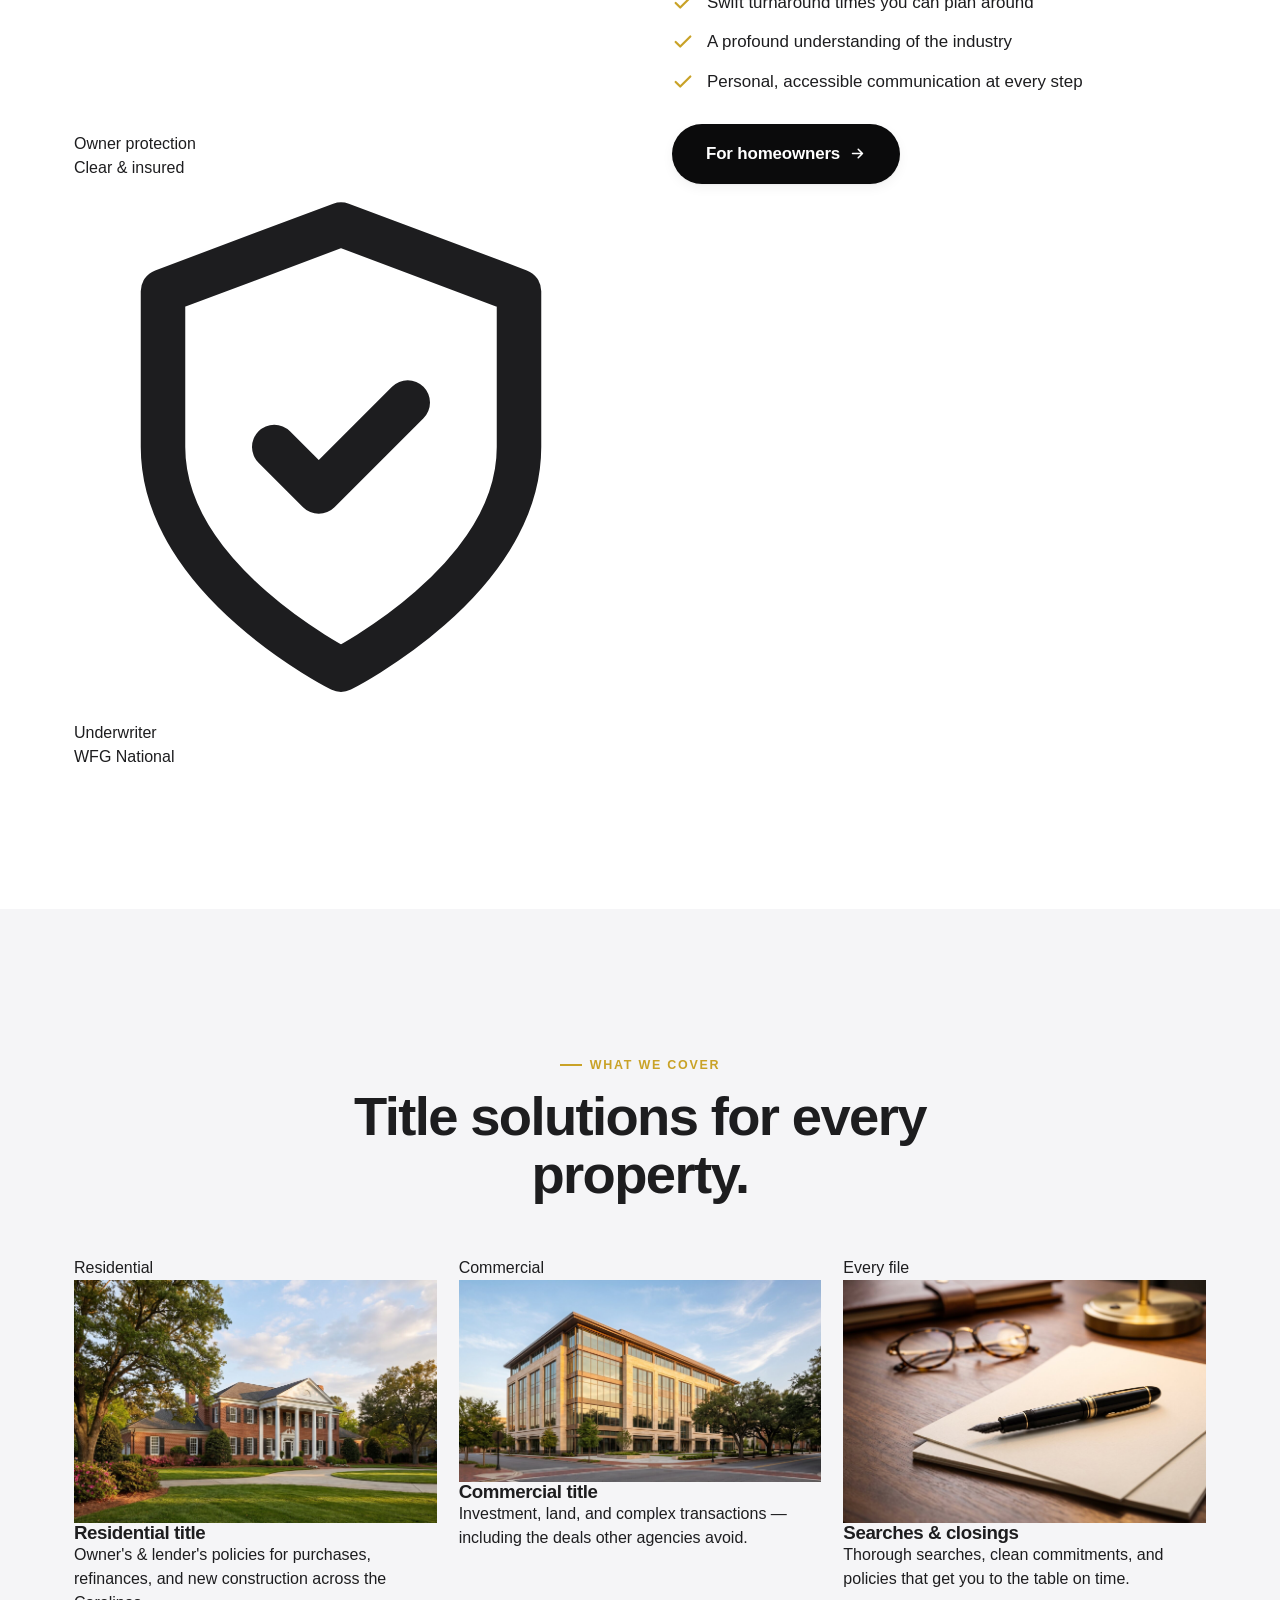
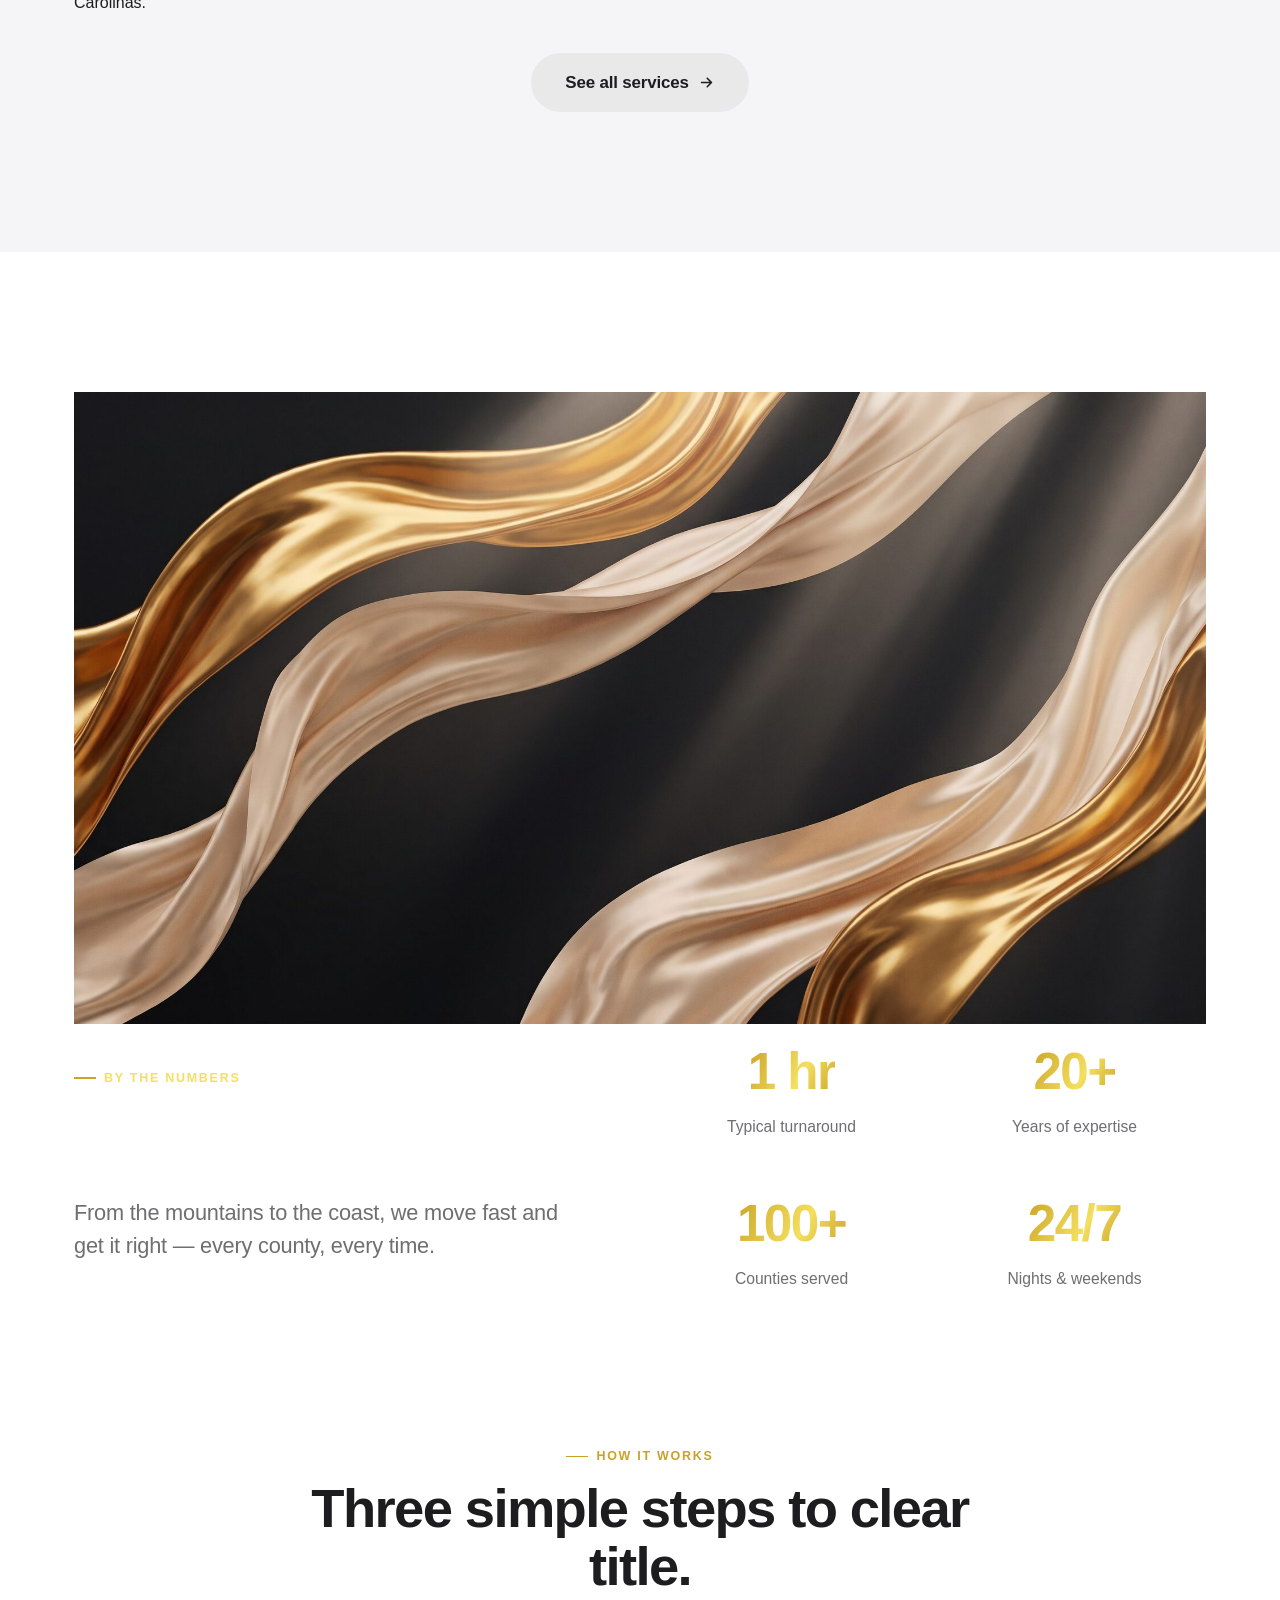
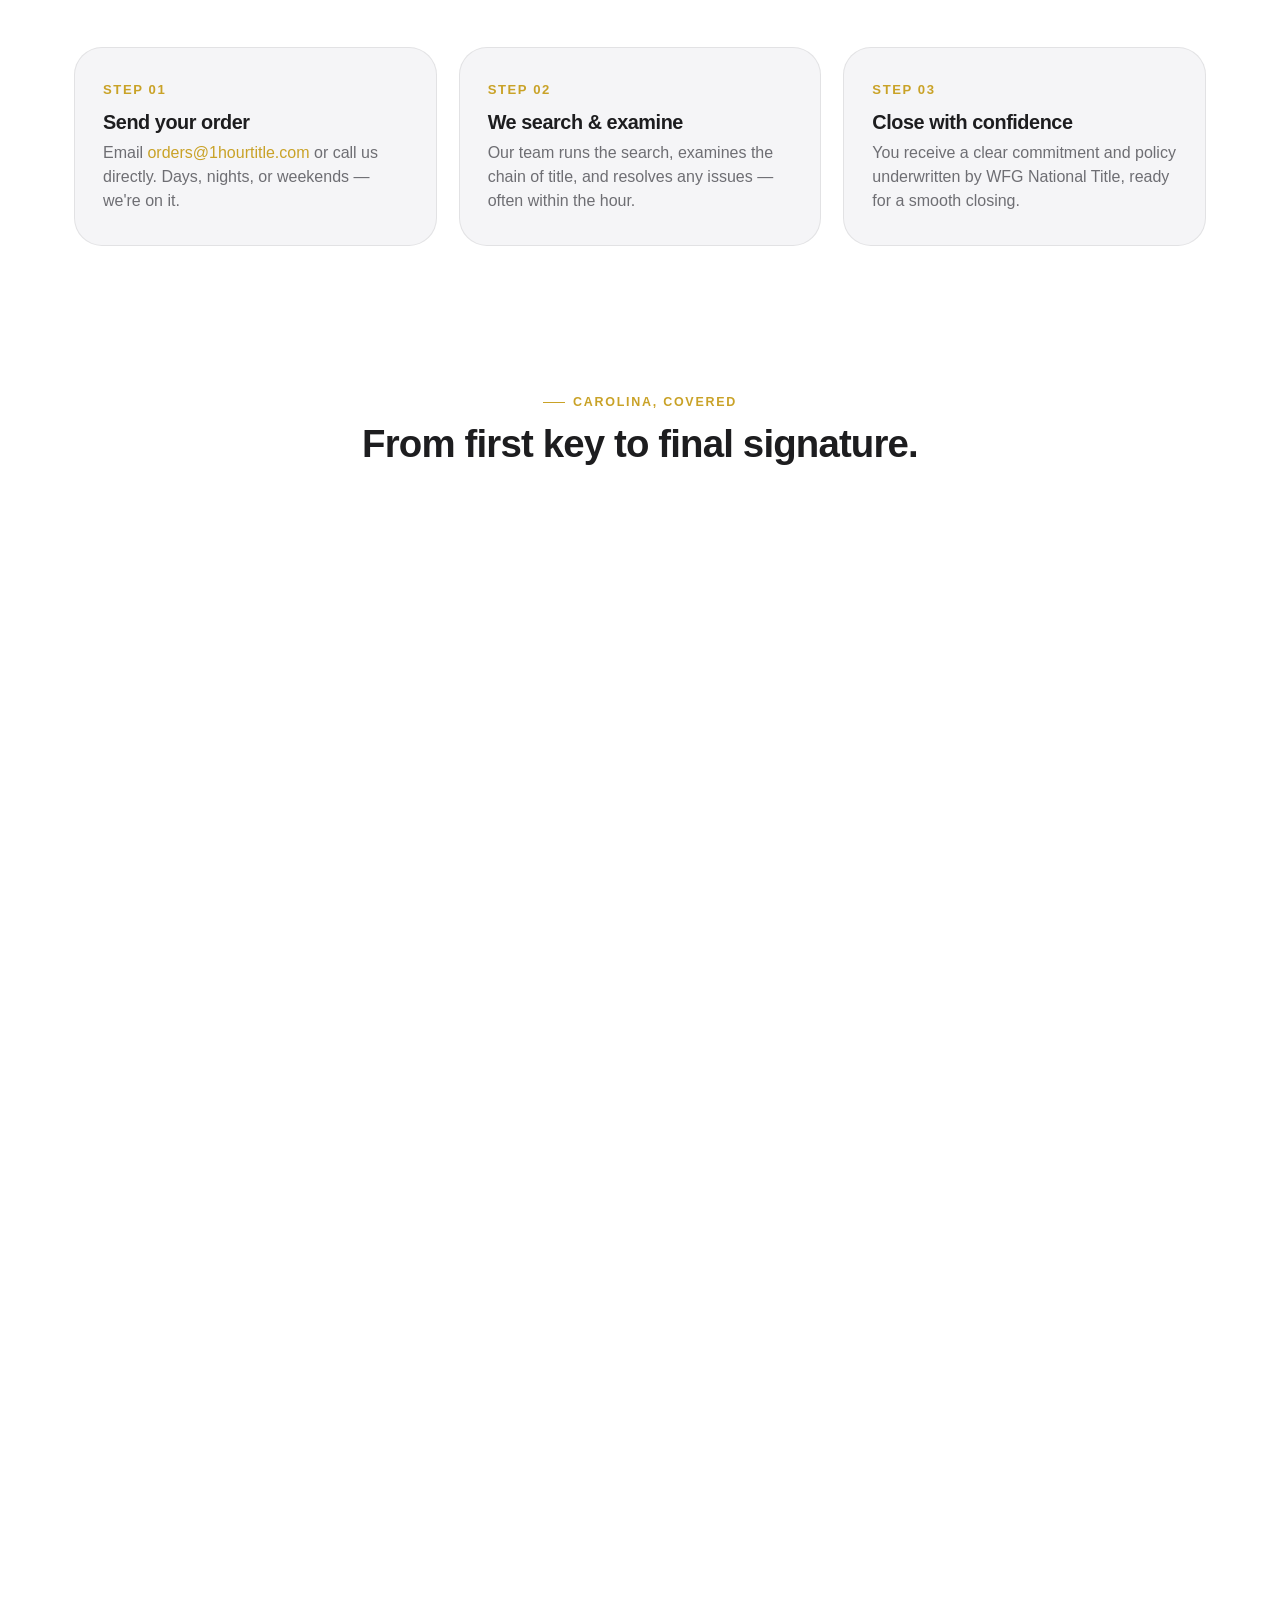
==== commit 098a3dc6: "Use commercial building image on Commercial cards (home + services)" ====
--- a/index.html
+++ b/index.html
@@ -7,7 +7,6 @@
 <meta name="description" content="One Hour Title, LLC — a trusted, independent title agency delivering residential and commercial title insurance across North and South Carolina. Fast, accurate service in as little as one hour. Available nights &amp; weekends." />
 <meta name="theme-color" content="#0b0b0c" />
 <link rel="icon" href="assets/logo-primary.png" />
-<link rel="preconnect" href="https://fonts.googleapis.com" />
 <link rel="stylesheet" href="css/styles.css" />
 </head>
 <body>
@@ -15,9 +14,7 @@
 <!-- ===== Header ===== -->
 <header class="header">
   <div class="wrap nav">
-    <a class="brand" href="index.html" aria-label="One Hour Title home">
-      <img src="assets/logo-primary.png" alt="One Hour Title" />
-    </a>
+    <a class="brand" href="index.html" aria-label="One Hour Title home"><img class="logo-dark" src="assets/logo-primary.png" alt="One Hour Title" /><img class="logo-light" src="assets/logo-primary-white.png" alt="One Hour Title" /></a>
     <nav class="nav-links" aria-label="Primary">
       <a href="index.html" class="active">Home</a>
       <a href="services.html">Services</a>
@@ -25,17 +22,12 @@
       <a href="contact.html">Contact</a>
     </nav>
     <div class="nav-cta">
-      <a class="nav-phone" href="tel:+17044673031">
-        <svg viewBox="0 0 24 24" fill="none" stroke="currentColor" stroke-width="2" stroke-linecap="round" stroke-linejoin="round"><path d="M22 16.92v3a2 2 0 0 1-2.18 2 19.79 19.79 0 0 1-8.63-3.07 19.5 19.5 0 0 1-6-6 19.79 19.79 0 0 1-3.07-8.67A2 2 0 0 1 4.11 2h3a2 2 0 0 1 2 1.72c.13.96.36 1.9.7 2.81a2 2 0 0 1-.45 2.11L8.09 9.91a16 16 0 0 0 6 6l1.27-1.27a2 2 0 0 1 2.11-.45c.9.34 1.85.57 2.81.7A2 2 0 0 1 22 16.92z"/></svg>
-        704-467-3031
-      </a>
+      <a class="nav-phone" href="tel:+17044673031"><svg viewBox="0 0 24 24" fill="none" stroke="currentColor" stroke-width="2" stroke-linecap="round" stroke-linejoin="round"><path d="M22 16.92v3a2 2 0 0 1-2.18 2 19.79 19.79 0 0 1-8.63-3.07 19.5 19.5 0 0 1-6-6 19.79 19.79 0 0 1-3.07-8.67A2 2 0 0 1 4.11 2h3a2 2 0 0 1 2 1.72c.13.96.36 1.9.7 2.81a2 2 0 0 1-.45 2.11L8.09 9.91a16 16 0 0 0 6 6l1.27-1.27a2 2 0 0 1 2.11-.45c.9.34 1.85.57 2.81.7A2 2 0 0 1 22 16.92z"/></svg> 704-467-3031</a>
       <a class="btn btn-gold" href="mailto:orders@1hourtitle.com?subject=Title%20Order%20Request">Order Title</a>
     </div>
     <button class="burger" aria-label="Menu"><span></span></button>
   </div>
 </header>
-
-<!-- ===== Mobile menu ===== -->
 <div class="mobile-menu">
   <a href="index.html">Home</a>
   <a href="services.html">Services</a>
@@ -47,68 +39,61 @@
   </div>
 </div>
 
-<!-- ===== Hero ===== -->
-<section class="hero">
-  <div class="hero-bg"><span class="blob g1"></span><span class="blob g2"></span></div>
+<!-- ===== Cinematic hero ===== -->
+<section class="hero2">
+  <div class="kb"><img src="assets/img/hero-home.jpg" alt="Luxury Carolina home at golden hour" /></div>
+  <div class="scrim"></div>
   <div class="wrap">
     <div class="split" style="align-items:center;">
       <div>
-        <span class="eyebrow reveal">North &amp; South Carolina · Since 2000s</span>
-        <h1 class="display reveal d1" style="margin-top:18px;">Title services in <span class="grad-text">just one hour.</span></h1>
-        <p class="lead reveal d2">A trusted, independent title agency delivering residential and commercial title insurance across North and South Carolina — with the speed, accuracy, and personal service the closing table demands.</p>
+        <span class="eyebrow reveal">Title insurance · North &amp; South Carolina</span>
+        <h1 class="display reveal d1" style="margin-top:18px;">Clear title, in <span class="grad-text">just one hour.</span></h1>
+        <p class="lead reveal d2" style="margin-top:20px;max-width:44ch;">A trusted, independent title agency delivering residential and commercial title insurance across the Carolinas — with the speed, accuracy, and personal service the closing table demands.</p>
         <div class="hero-actions reveal d3">
-          <a class="btn btn-gold btn-lg" href="mailto:orders@1hourtitle.com?subject=Title%20Order%20Request">
-            Order Title
+          <a class="btn btn-gold btn-lg" href="mailto:orders@1hourtitle.com?subject=Title%20Order%20Request">Order Title
             <svg viewBox="0 0 24 24" fill="none" stroke="currentColor" stroke-width="2.2" stroke-linecap="round" stroke-linejoin="round"><path d="M5 12h14M13 6l6 6-6 6"/></svg>
           </a>
-          <a class="btn btn-ghost btn-lg" href="services.html">Explore services</a>
-        </div>
-        <div class="hero-badges reveal d4">
-          <span class="hero-badge"><svg viewBox="0 0 24 24" fill="none" stroke="currentColor" stroke-width="2" stroke-linecap="round" stroke-linejoin="round"><path d="M22 11.08V12a10 10 0 1 1-5.93-9.14"/><path d="M22 4 12 14.01l-3-3"/></svg> 20+ years of expertise</span>
-          <span class="hero-badge"><svg viewBox="0 0 24 24" fill="none" stroke="currentColor" stroke-width="2" stroke-linecap="round" stroke-linejoin="round"><circle cx="12" cy="12" r="10"/><path d="M12 6v6l4 2"/></svg> Available nights &amp; weekends</span>
-          <span class="hero-badge"><svg viewBox="0 0 24 24" fill="none" stroke="currentColor" stroke-width="2" stroke-linecap="round" stroke-linejoin="round"><path d="M20 10c0 6-8 12-8 12s-8-6-8-12a8 8 0 0 1 16 0Z"/><circle cx="12" cy="10" r="3"/></svg> Every NC &amp; SC county</span>
-        </div>
-      </div>
-
-      <!-- Floating card cluster -->
-      <div class="stack-cards reveal d2" aria-hidden="true">
-        <div class="sc glass sc-1 animate-float">
-          <div class="ic-sm"><svg viewBox="0 0 24 24" fill="none" stroke="currentColor" stroke-width="2" stroke-linecap="round" stroke-linejoin="round"><circle cx="12" cy="12" r="9"/><path d="M12 7v5l3 2"/></svg></div>
-          <h4>Under an hour</h4>
-          <p>Search-to-commitment turnaround when the clock matters.</p>
-        </div>
-        <div class="sc sc-2 animate-float slow d1">
-          <div class="ic-sm"><svg viewBox="0 0 24 24" fill="none" stroke="currentColor" stroke-width="2" stroke-linecap="round" stroke-linejoin="round"><path d="M12 22s8-4 8-10V5l-8-3-8 3v7c0 6 8 10 8 10Z"/><path d="m9 12 2 2 4-4"/></svg></div>
-          <h4>Underwritten by WFG</h4>
-          <p>Backed by WFG National Title Insurance Company.</p>
-        </div>
-        <div class="sc glass sc-3 animate-float d2">
-          <div class="ic-sm"><svg viewBox="0 0 24 24" fill="none" stroke="currentColor" stroke-width="2" stroke-linecap="round" stroke-linejoin="round"><path d="M3 21h18"/><path d="M5 21V7l7-4 7 4v14"/><path d="M9 21v-6h6v6"/></svg></div>
-          <h4>Residential &amp; commercial</h4>
-          <p>Clear title for homes, land, and complex deals alike.</p>
-        </div>
-      </div>
-    </div>
-  </div>
+          <a class="btn btn-light btn-lg" href="services.html">Explore services</a>
+        </div>
+        <div class="hero-chips reveal d4">
+          <span class="chip"><svg viewBox="0 0 24 24" fill="none" stroke="currentColor" stroke-width="2" stroke-linecap="round" stroke-linejoin="round"><path d="M22 11.08V12a10 10 0 1 1-5.93-9.14"/><path d="M22 4 12 14.01l-3-3"/></svg> 20+ years' expertise</span>
+          <span class="chip"><svg viewBox="0 0 24 24" fill="none" stroke="currentColor" stroke-width="2" stroke-linecap="round" stroke-linejoin="round"><circle cx="12" cy="12" r="10"/><path d="M12 6v6l4 2"/></svg> Nights &amp; weekends</span>
+          <span class="chip"><svg viewBox="0 0 24 24" fill="none" stroke="currentColor" stroke-width="2" stroke-linecap="round" stroke-linejoin="round"><path d="M20 10c0 6-8 12-8 12s-8-6-8-12a8 8 0 0 1 16 0Z"/><circle cx="12" cy="10" r="3"/></svg> Every NC &amp; SC county</span>
+        </div>
+      </div>
+
+      <!-- Floating drifting photos -->
+      <div class="floaters reveal d2" aria-hidden="true">
+        <div class="pf pf-1"><img src="assets/img/interior.jpg" alt="" /></div>
+        <div class="pf pf-2"><img src="assets/img/keys.jpg" alt="" /></div>
+        <div class="pf pf-3"><img src="assets/img/estate.jpg" alt="" /></div>
+        <div class="pf-badge b1">
+          <span class="dot"><svg viewBox="0 0 24 24" fill="none" stroke="currentColor" stroke-width="2.2" stroke-linecap="round" stroke-linejoin="round"><circle cx="12" cy="12" r="9"/><path d="M12 7v5l3 2"/></svg></span>
+          <span><span class="t">Turnaround</span><br /><span class="v">Under 1 hour</span></span>
+        </div>
+      </div>
+    </div>
+  </div>
+  <a href="#why" class="scroll-cue" aria-label="Scroll down"><span class="mouse"></span>Scroll</a>
 </section>
 
 <!-- ===== Trust strip ===== -->
-<section style="padding: 6px 0 44px;">
+<section style="padding: 40px 0;background:var(--bg-alt);">
   <div class="wrap">
     <div class="partner reveal">
-      <span class="text-muted" style="font-size:.9rem; letter-spacing:.06em; text-transform:uppercase;">Proudly underwritten by</span>
+      <span class="text-muted" style="font-size:.86rem; letter-spacing:.08em; text-transform:uppercase;">Proudly underwritten by</span>
       <img src="assets/wfg.jpg" alt="WFG National Title Insurance Company" />
     </div>
   </div>
 </section>
 
-<!-- ===== Value features ===== -->
-<section class="section-pad" style="background:var(--bg-alt);">
+<!-- ===== Why (features) ===== -->
+<section id="why" class="section-pad">
   <div class="wrap">
     <div class="center" style="max-width:720px; margin:0 auto 54px;">
       <span class="eyebrow reveal">Why One Hour Title</span>
       <h2 class="h-xl reveal d1" style="margin-top:14px;">Built for speed. Trusted for accuracy.</h2>
-      <p class="lead reveal d2" style="margin-top:16px;">We combine two decades of title expertise with a genuinely responsive team — so your closings stay on schedule and nothing slips through the cracks.</p>
+      <p class="lead reveal d2" style="margin-top:16px;">Two decades of title expertise paired with a genuinely responsive team — so your closings stay on schedule and nothing slips through the cracks.</p>
     </div>
     <div class="grid grid-3">
       <div class="feature reveal">
@@ -126,45 +111,32 @@
         <h3>Accessible &amp; responsive</h3>
         <p>Reach a real person — available nights and weekends when your deal can't wait until Monday.</p>
       </div>
-      <div class="feature reveal">
-        <div class="ic"><svg viewBox="0 0 24 24" fill="none" stroke="currentColor" stroke-width="2" stroke-linecap="round" stroke-linejoin="round"><path d="M20 10c0 6-8 12-8 12s-8-6-8-12a8 8 0 0 1 16 0Z"/><circle cx="12" cy="10" r="3"/></svg></div>
-        <h3>Every NC &amp; SC county</h3>
-        <p>Full residential and commercial coverage across all counties in both Carolinas.</p>
-      </div>
-      <div class="feature reveal d1">
-        <div class="ic"><svg viewBox="0 0 24 24" fill="none" stroke="currentColor" stroke-width="2" stroke-linecap="round" stroke-linejoin="round"><circle cx="11" cy="11" r="7"/><path d="m21 21-4.3-4.3"/></svg></div>
-        <h3>Extensive network</h3>
-        <p>Deep industry relationships to track down prior policies and clear title faster.</p>
-      </div>
-      <div class="feature reveal d2">
-        <div class="ic"><svg viewBox="0 0 24 24" fill="none" stroke="currentColor" stroke-width="2" stroke-linecap="round" stroke-linejoin="round"><path d="M14.7 6.3a1 1 0 0 0 0 1.4l1.6 1.6a1 1 0 0 0 1.4 0l3.77-3.77a6 6 0 0 1-7.94 7.94l-6.91 6.91a2.12 2.12 0 0 1-3-3l6.91-6.91a6 6 0 0 1 7.94-7.94l-3.76 3.76z"/></svg></div>
-        <h3>Complex issues, resolved</h3>
-        <p>From liens to chain-of-title puzzles, we untangle problems others get stuck on.</p>
-      </div>
-    </div>
-  </div>
-</section>
-
-<!-- ===== Stats ===== -->
-<section class="section-pad">
-  <div class="wrap">
-    <div class="stats">
-      <div class="stat reveal"><div class="num"><span class="grad-text" data-count="1" data-suffix=" hr">1 hr</span></div><div class="lbl">Typical turnaround</div></div>
-      <div class="stat reveal d1"><div class="num"><span class="grad-text" data-count="20" data-suffix="+">20+</span></div><div class="lbl">Years of expertise</div></div>
-      <div class="stat reveal d2"><div class="num"><span class="grad-text" data-count="100" data-suffix="+">100+</span></div><div class="lbl">NC &amp; SC counties served</div></div>
-      <div class="stat reveal d3"><div class="num"><span class="grad-text">24/7</span></div><div class="lbl">Nights &amp; weekends</div></div>
-    </div>
-  </div>
-</section>
-
-<!-- ===== Split showcase ===== -->
-<section class="section-pad" style="background:var(--bg-alt);">
+    </div>
+  </div>
+</section>
+
+<!-- ===== Split showcase w/ image ===== -->
+<section class="section-pad" style="padding-top:0;">
   <div class="wrap">
     <div class="split">
+      <div class="reveal" data-tilt style="position:relative;">
+        <div class="img-frame ring float-img" style="aspect-ratio:4/5;max-height:560px;">
+          <img src="assets/img/interior.jpg" alt="Elegant modern living room interior" />
+          <div class="glow"></div>
+        </div>
+        <div class="overlay-card bl">
+          <span class="ic"><svg viewBox="0 0 24 24" fill="none" stroke="currentColor" stroke-width="2" stroke-linecap="round" stroke-linejoin="round"><path d="M20 6 9 17l-5-5"/></svg></span>
+          <span><span class="t">Owner protection</span><br /><span class="v">Clear &amp; insured</span></span>
+        </div>
+        <div class="overlay-card tr">
+          <span class="ic"><svg viewBox="0 0 24 24" fill="none" stroke="currentColor" stroke-width="2" stroke-linecap="round" stroke-linejoin="round"><path d="M12 22s8-4 8-10V5l-8-3-8 3v7c0 6 8 10 8 10Z"/><path d="m9 12 2 2 4-4"/></svg></span>
+          <span><span class="t">Underwriter</span><br /><span class="v">WFG National</span></span>
+        </div>
+      </div>
       <div>
         <span class="eyebrow reveal">Our promise</span>
         <h2 class="h-xl reveal d1" style="margin-top:14px;">Unparalleled service, from order to clear-to-close.</h2>
-        <p class="lead reveal d2" style="margin-top:16px;">Our mission is simple: to exceed expectations and deliver exceptional service to every client we work with. When you hand us a file, you get a partner who treats your deadline like their own.</p>
+        <p class="lead reveal d2" style="margin-top:16px;">Our mission is simple: exceed expectations and deliver exceptional service to every client. Hand us a file and you get a partner who treats your deadline like their own.</p>
         <ul class="checks reveal d3">
           <li><svg viewBox="0 0 24 24" fill="none" stroke="currentColor" stroke-width="2.4" stroke-linecap="round" stroke-linejoin="round"><path d="M20 6 9 17l-5-5"/></svg> Over two decades of industry expertise</li>
           <li><svg viewBox="0 0 24 24" fill="none" stroke="currentColor" stroke-width="2.4" stroke-linecap="round" stroke-linejoin="round"><path d="M20 6 9 17l-5-5"/></svg> Swift turnaround times you can plan around</li>
@@ -175,22 +147,58 @@
           <svg viewBox="0 0 24 24" fill="none" stroke="currentColor" stroke-width="2.2" stroke-linecap="round" stroke-linejoin="round"><path d="M5 12h14M13 6l6 6-6 6"/></svg>
         </a>
       </div>
-      <div class="reveal d2" data-tilt>
-        <div class="float-card" style="padding:34px; border-radius:var(--r-xl);">
-          <div class="grid" style="gap:16px;">
-            <div class="info-card" style="background:#fff;">
-              <div class="ic"><svg viewBox="0 0 24 24" fill="none" stroke="currentColor" stroke-width="2" stroke-linecap="round" stroke-linejoin="round"><path d="M3 21h18"/><path d="M5 21V7l7-4 7 4v14"/><path d="M9 21v-6h6v6"/></svg></div>
-              <div><div class="lbl">Residential</div><div class="val">Homes, land &amp; refinances</div></div>
-            </div>
-            <div class="info-card" style="background:#fff;">
-              <div class="ic"><svg viewBox="0 0 24 24" fill="none" stroke="currentColor" stroke-width="2" stroke-linecap="round" stroke-linejoin="round"><path d="M3 21h18"/><path d="M6 21V3h9v18"/><path d="M19 21V9h-4"/><path d="M9 7h1M9 11h1M9 15h1"/></svg></div>
-              <div><div class="lbl">Commercial</div><div class="val">Investment &amp; complex deals</div></div>
-            </div>
-            <div class="info-card" style="background:#fff;">
-              <div class="ic"><svg viewBox="0 0 24 24" fill="none" stroke="currentColor" stroke-width="2" stroke-linecap="round" stroke-linejoin="round"><path d="M14 2H6a2 2 0 0 0-2 2v16a2 2 0 0 0 2 2h12a2 2 0 0 0 2-2V8z"/><path d="M14 2v6h6"/><path d="m9 15 2 2 4-4"/></svg></div>
-              <div><div class="lbl">Every file</div><div class="val">Searches, commitments &amp; policies</div></div>
-            </div>
+    </div>
+  </div>
+</section>
+
+<!-- ===== Services with imagery ===== -->
+<section class="section-pad" style="background:var(--bg-alt);">
+  <div class="wrap">
+    <div class="center" style="max-width:680px;margin:0 auto 52px;">
+      <span class="eyebrow reveal">What we cover</span>
+      <h2 class="h-xl reveal d1" style="margin-top:14px;">Title solutions for every property.</h2>
+    </div>
+    <div class="grid grid-3">
+      <div class="media-card reveal">
+        <div class="thumb"><span class="tag">Residential</span><img src="assets/img/estate.jpg" alt="Carolina residential estate home" /></div>
+        <div class="body"><h3>Residential title</h3><p>Owner's &amp; lender's policies for purchases, refinances, and new construction across the Carolinas.</p></div>
+      </div>
+      <div class="media-card reveal d1">
+        <div class="thumb"><span class="tag">Commercial</span><img src="assets/img/commercial.jpg" alt="Modern commercial office building in the Carolinas" /></div>
+        <div class="body"><h3>Commercial title</h3><p>Investment, land, and complex transactions — including the deals other agencies avoid.</p></div>
+      </div>
+      <div class="media-card reveal d2">
+        <div class="thumb"><span class="tag">Every file</span><img src="assets/img/signing.jpg" alt="Closing documents on a desk" /></div>
+        <div class="body"><h3>Searches &amp; closings</h3><p>Thorough searches, clean commitments, and policies that get you to the table on time.</p></div>
+      </div>
+    </div>
+    <div class="center reveal" style="margin-top:38px;">
+      <a class="btn btn-ghost btn-lg" href="services.html">See all services
+        <svg viewBox="0 0 24 24" fill="none" stroke="currentColor" stroke-width="2.2" stroke-linecap="round" stroke-linejoin="round"><path d="M5 12h14M13 6l6 6-6 6"/></svg>
+      </a>
+    </div>
+  </div>
+</section>
+
+<!-- ===== Gold-texture stat panel ===== -->
+<section class="section-pad">
+  <div class="wrap">
+    <div class="gold-panel reveal">
+      <div class="bg"><img src="assets/img/gold-texture.jpg" alt="" /></div>
+      <div class="scrim"></div>
+      <div class="inner">
+        <div class="split" style="align-items:center;gap:40px;">
+          <div>
+            <span class="eyebrow" style="color:var(--gold-bright);">By the numbers</span>
+            <h2 class="h-lg" style="margin-top:14px;color:#fff;">A track record closers count on.</h2>
+            <p class="lead" style="margin-top:14px;max-width:40ch;">From the mountains to the coast, we move fast and get it right — every county, every time.</p>
           </div>
+          <div class="stats" style="grid-template-columns:1fr 1fr;gap:28px 20px;">
+            <div class="stat"><div class="num"><span class="grad-text" data-count="1" data-suffix=" hr">1 hr</span></div><div class="lbl">Typical turnaround</div></div>
+            <div class="stat"><div class="num"><span class="grad-text" data-count="20" data-suffix="+">20+</span></div><div class="lbl">Years of expertise</div></div>
+            <div class="stat"><div class="num"><span class="grad-text" data-count="100" data-suffix="+">100+</span></div><div class="lbl">Counties served</div></div>
+            <div class="stat"><div class="num"><span class="grad-text">24/7</span></div><div class="lbl">Nights &amp; weekends</div></div>
+          </div>
         </div>
       </div>
     </div>
@@ -198,42 +206,59 @@
 </section>
 
 <!-- ===== How it works ===== -->
-<section class="section-pad">
+<section class="section-pad" style="padding-top:0;">
   <div class="wrap">
     <div class="center" style="max-width:680px;margin:0 auto 52px;">
       <span class="eyebrow reveal">How it works</span>
       <h2 class="h-xl reveal d1" style="margin-top:14px;">Three simple steps to clear title.</h2>
     </div>
     <div class="steps">
-      <div class="step reveal">
-        <div class="n">STEP 01</div>
-        <h3>Send your order</h3>
-        <p>Email your order to <a href="mailto:orders@1hourtitle.com" class="gold-text">orders@1hourtitle.com</a> or call us directly. Days, nights, or weekends — we're on it.</p>
-      </div>
-      <div class="step reveal d1">
-        <div class="n">STEP 02</div>
-        <h3>We search &amp; examine</h3>
-        <p>Our team runs the search, examines the chain of title, and resolves any issues — often within the hour.</p>
-      </div>
-      <div class="step reveal d2">
-        <div class="n">STEP 03</div>
-        <h3>Close with confidence</h3>
-        <p>You receive a clear commitment and policy underwritten by WFG National Title, ready for a smooth closing.</p>
-      </div>
-    </div>
-  </div>
-</section>
-
-<!-- ===== CTA ===== -->
+      <div class="step reveal"><div class="n">STEP 01</div><h3>Send your order</h3><p>Email <a href="mailto:orders@1hourtitle.com" class="gold-text">orders@1hourtitle.com</a> or call us directly. Days, nights, or weekends — we're on it.</p></div>
+      <div class="step reveal d1"><div class="n">STEP 02</div><h3>We search &amp; examine</h3><p>Our team runs the search, examines the chain of title, and resolves any issues — often within the hour.</p></div>
+      <div class="step reveal d2"><div class="n">STEP 03</div><h3>Close with confidence</h3><p>You receive a clear commitment and policy underwritten by WFG National Title, ready for a smooth closing.</p></div>
+    </div>
+  </div>
+</section>
+
+<!-- ===== Gallery marquee ===== -->
+<section style="padding: 0 0 clamp(72px,11vw,140px);">
+  <div class="wrap center" style="max-width:680px;margin:0 auto 40px;">
+    <span class="eyebrow reveal">Carolina, covered</span>
+    <h2 class="h-lg reveal d1" style="margin-top:12px;">From first key to final signature.</h2>
+  </div>
+  <div class="marquee reveal">
+    <div class="marquee-track">
+      <div class="m-img"><img src="assets/img/estate.jpg" alt="Colonial estate" /><span class="cap">Residential</span></div>
+      <div class="m-img"><img src="assets/img/lakeside.jpg" alt="Lakeside home" /><span class="cap">Waterfront</span></div>
+      <div class="m-img"><img src="assets/img/interior.jpg" alt="Interior" /><span class="cap">Refinance</span></div>
+      <div class="m-img"><img src="assets/img/aerial.jpg" alt="Neighborhood" /><span class="cap">Communities</span></div>
+      <div class="m-img"><img src="assets/img/keys.jpg" alt="Keys" /><span class="cap">New owners</span></div>
+      <div class="m-img"><img src="assets/img/hero-home.jpg" alt="Modern home" /><span class="cap">Luxury</span></div>
+      <!-- duplicate for seamless loop -->
+      <div class="m-img"><img src="assets/img/estate.jpg" alt="" /><span class="cap">Residential</span></div>
+      <div class="m-img"><img src="assets/img/lakeside.jpg" alt="" /><span class="cap">Waterfront</span></div>
+      <div class="m-img"><img src="assets/img/interior.jpg" alt="" /><span class="cap">Refinance</span></div>
+      <div class="m-img"><img src="assets/img/aerial.jpg" alt="" /><span class="cap">Communities</span></div>
+      <div class="m-img"><img src="assets/img/keys.jpg" alt="" /><span class="cap">New owners</span></div>
+      <div class="m-img"><img src="assets/img/hero-home.jpg" alt="" /><span class="cap">Luxury</span></div>
+    </div>
+  </div>
+</section>
+
+<!-- ===== Image CTA ===== -->
 <section class="section-pad" style="padding-top:0;">
   <div class="wrap">
-    <div class="cta-band reveal">
-      <span class="eyebrow" style="color:var(--gold);justify-content:center;">Ready when you are</span>
-      <h2 class="h-xl" style="margin:16px 0 12px;">Get your title started today.</h2>
-      <p class="lead mx-auto" style="max-width:52ch;">Contact us today and see why closers across the Carolinas trust One Hour Title to move fast and get it right.</p>
-      <div class="cta-actions">
-        <a class="btn btn-gold btn-lg" href="mailto:orders@1hourtitle.com?subject=Title%20Order%20Request">Order Title</a>
-        <a class="btn btn-outline-light btn-lg" href="tel:+17044673031">Call 704-467-3031</a>
+    <div class="cta-image reveal">
+      <div class="bg"><img src="assets/img/lakeside.jpg" alt="" /></div>
+      <div class="scrim"></div>
+      <div class="inner">
+        <span class="eyebrow" style="color:var(--gold-bright);justify-content:center;">Ready when you are</span>
+        <h2 class="h-xl" style="margin:16px 0 12px;">Get your title started today.</h2>
+        <p class="lead mx-auto" style="max-width:52ch;">See why closers across the Carolinas trust One Hour Title to move fast and get it right.</p>
+        <div class="cta-actions">
+          <a class="btn btn-gold btn-lg" href="mailto:orders@1hourtitle.com?subject=Title%20Order%20Request">Order Title</a>
+          <a class="btn btn-outline-light btn-lg" href="tel:+17044673031">Call 704-467-3031</a>
+        </div>
       </div>
     </div>
   </div>
@@ -249,17 +274,11 @@
       </div>
       <div>
         <h5>Company</h5>
-        <a href="index.html">Home</a><br />
-        <a href="services.html">Services</a><br />
-        <a href="homeowners.html">Homeowners</a><br />
-        <a href="contact.html">Contact</a>
+        <a href="index.html">Home</a><br /><a href="services.html">Services</a><br /><a href="homeowners.html">Homeowners</a><br /><a href="contact.html">Contact</a>
       </div>
       <div>
         <h5>Services</h5>
-        <a href="services.html">Residential title</a><br />
-        <a href="services.html">Commercial title</a><br />
-        <a href="services.html">Title searches</a><br />
-        <a href="mailto:orders@1hourtitle.com?subject=Title%20Order%20Request">Order title</a>
+        <a href="services.html">Residential title</a><br /><a href="services.html">Commercial title</a><br /><a href="services.html">Title searches</a><br /><a href="mailto:orders@1hourtitle.com?subject=Title%20Order%20Request">Order title</a>
       </div>
       <div>
         <h5>Contact</h5>
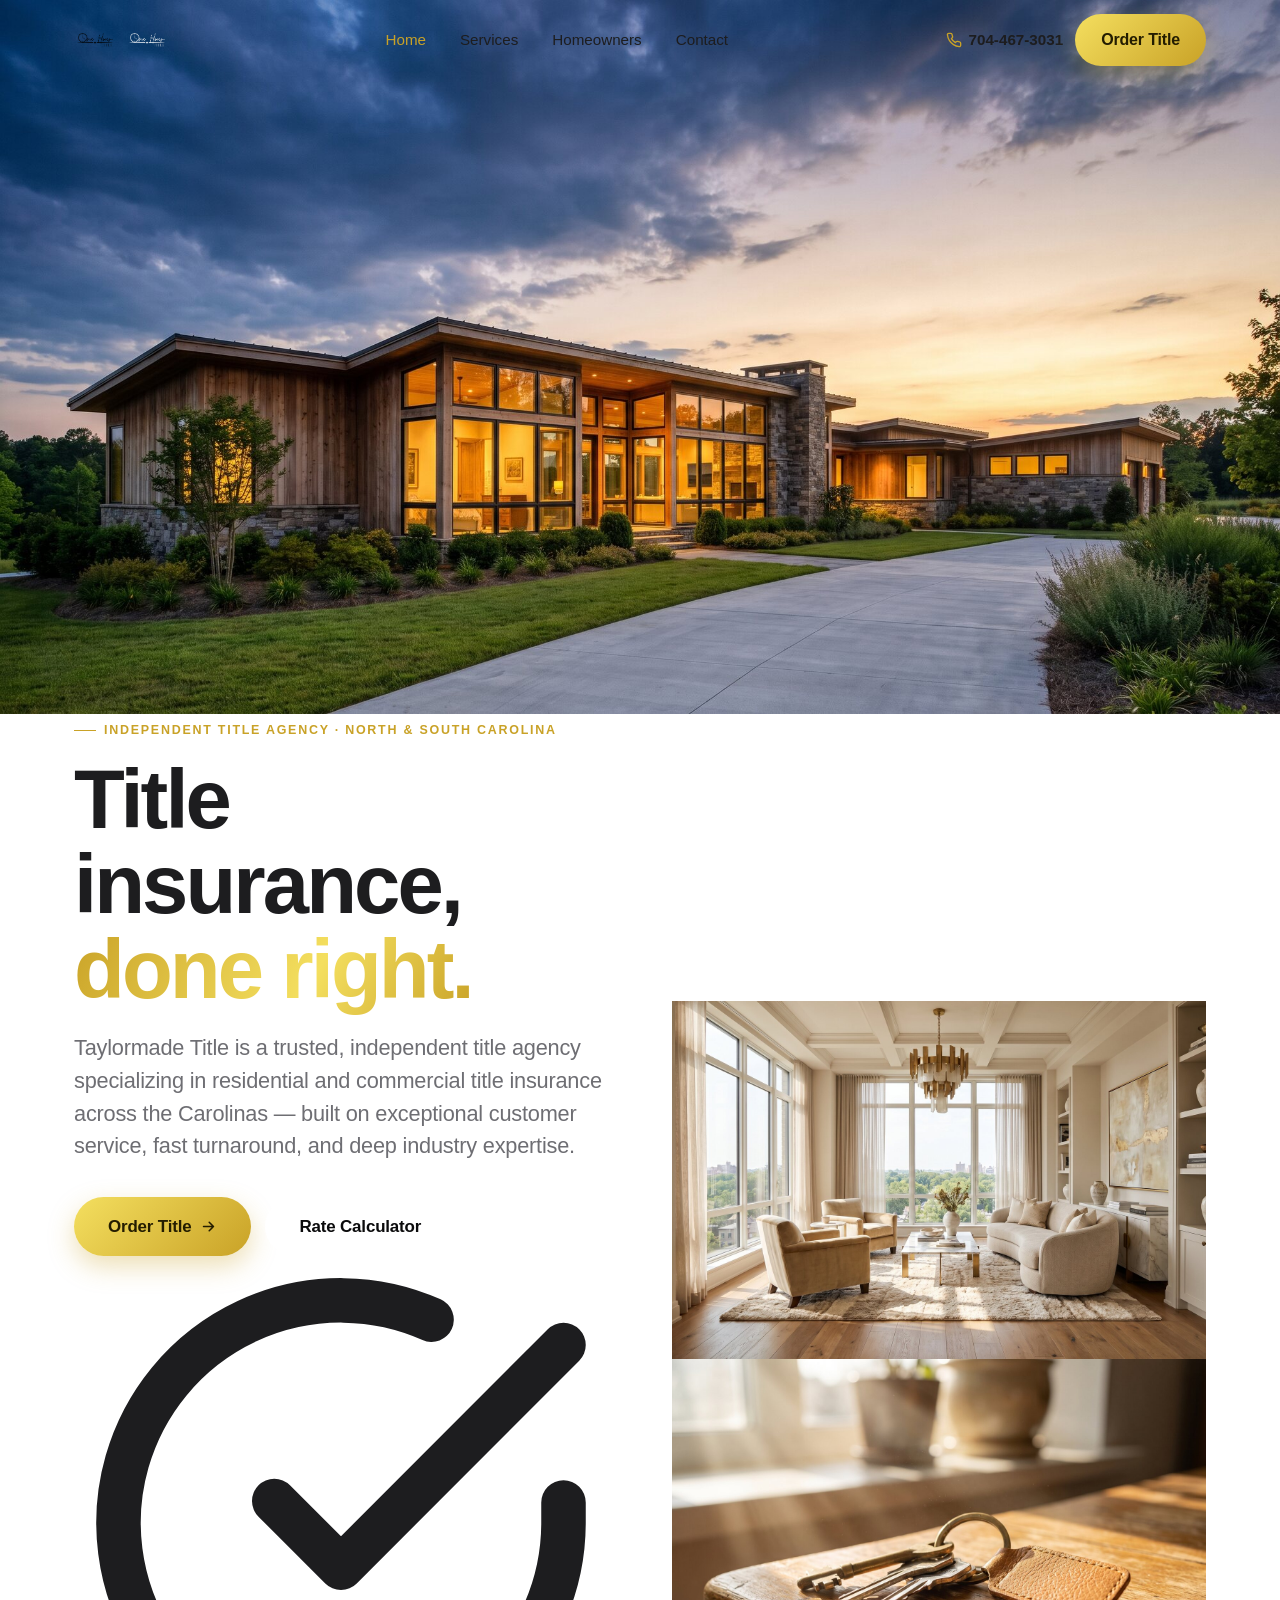
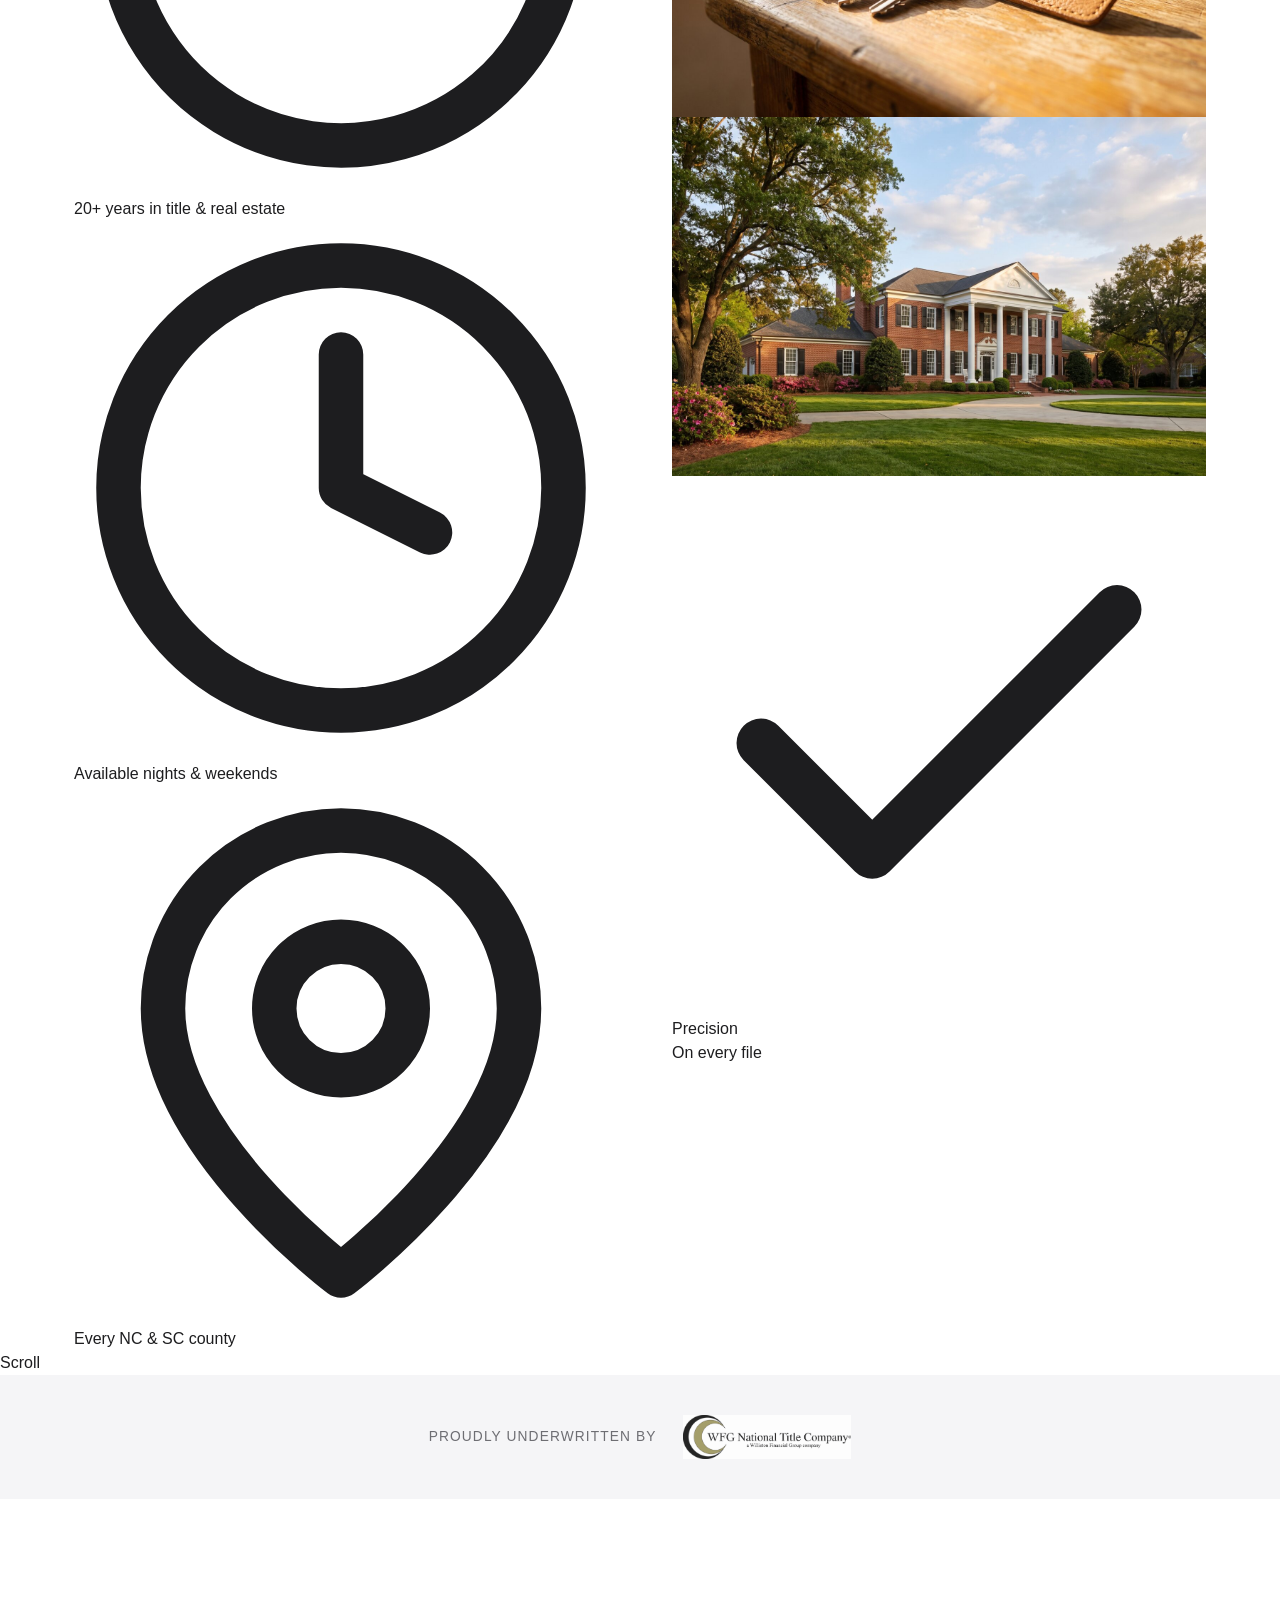
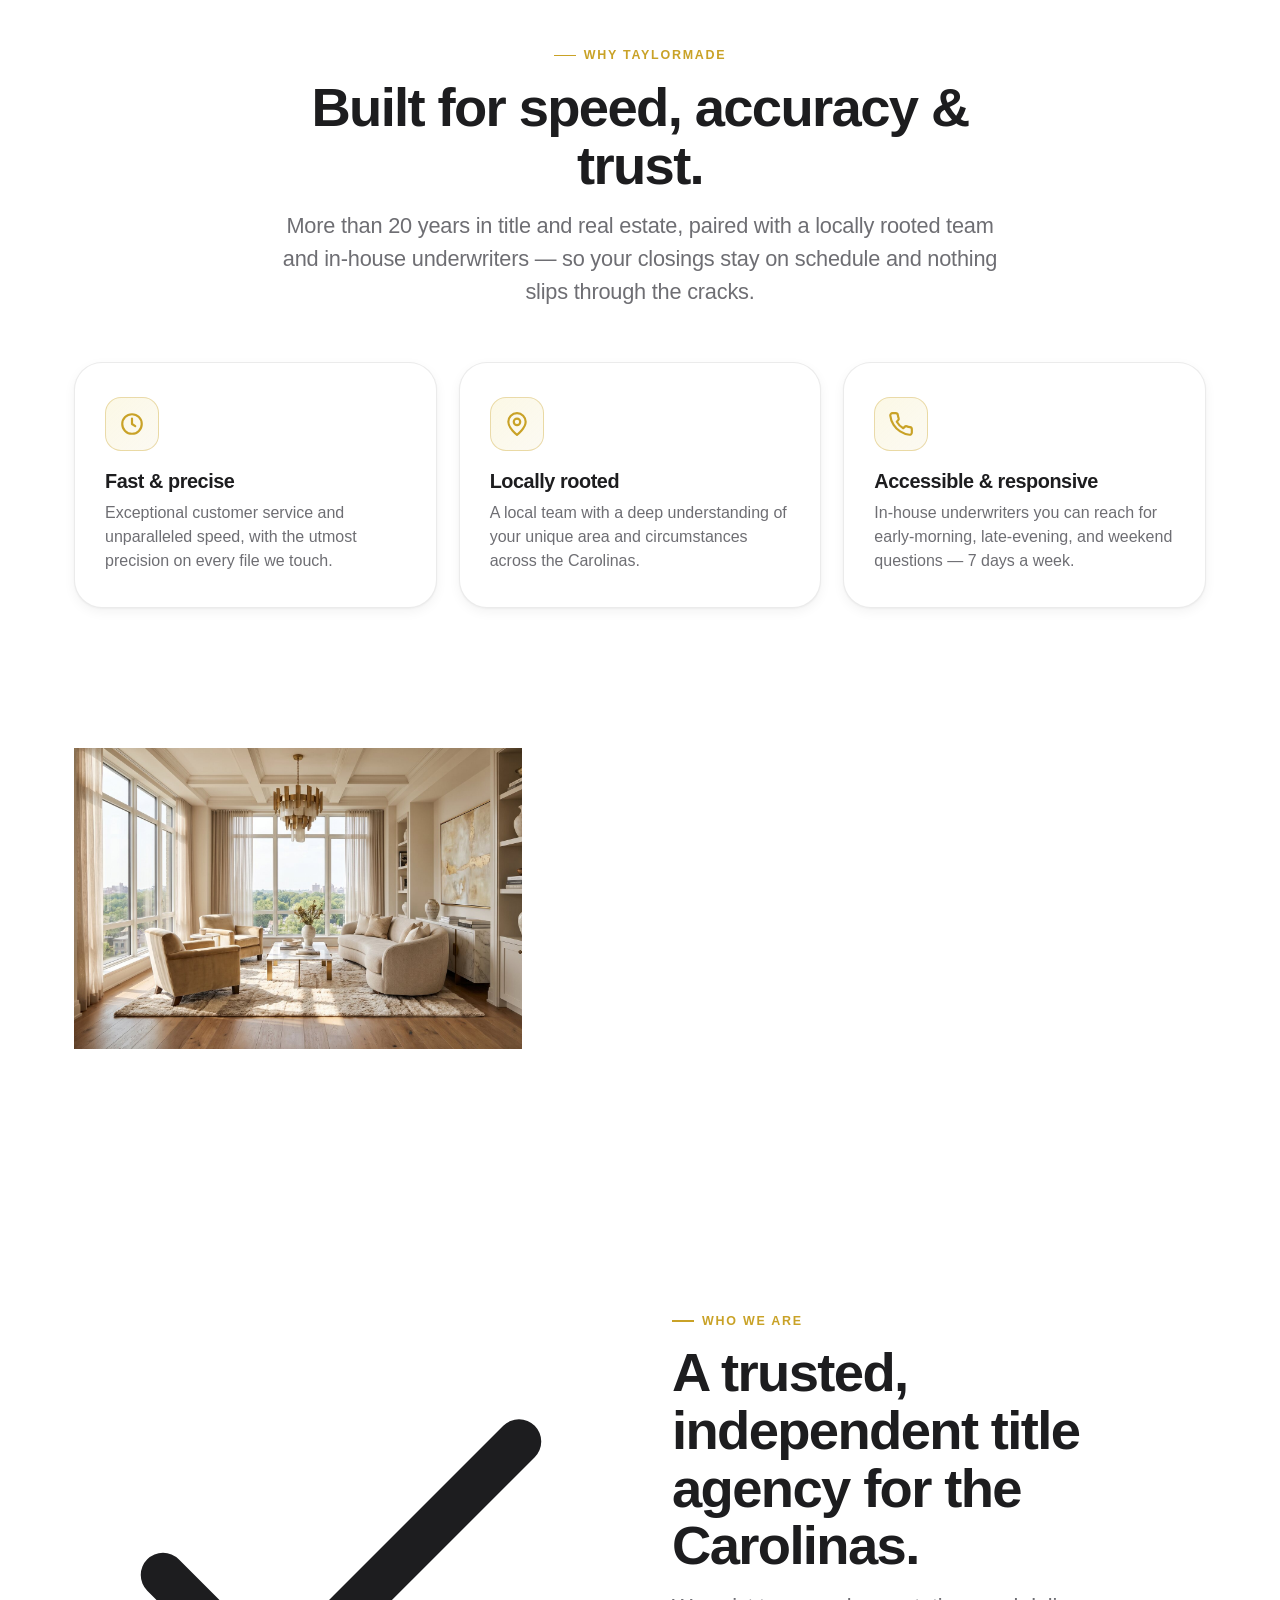
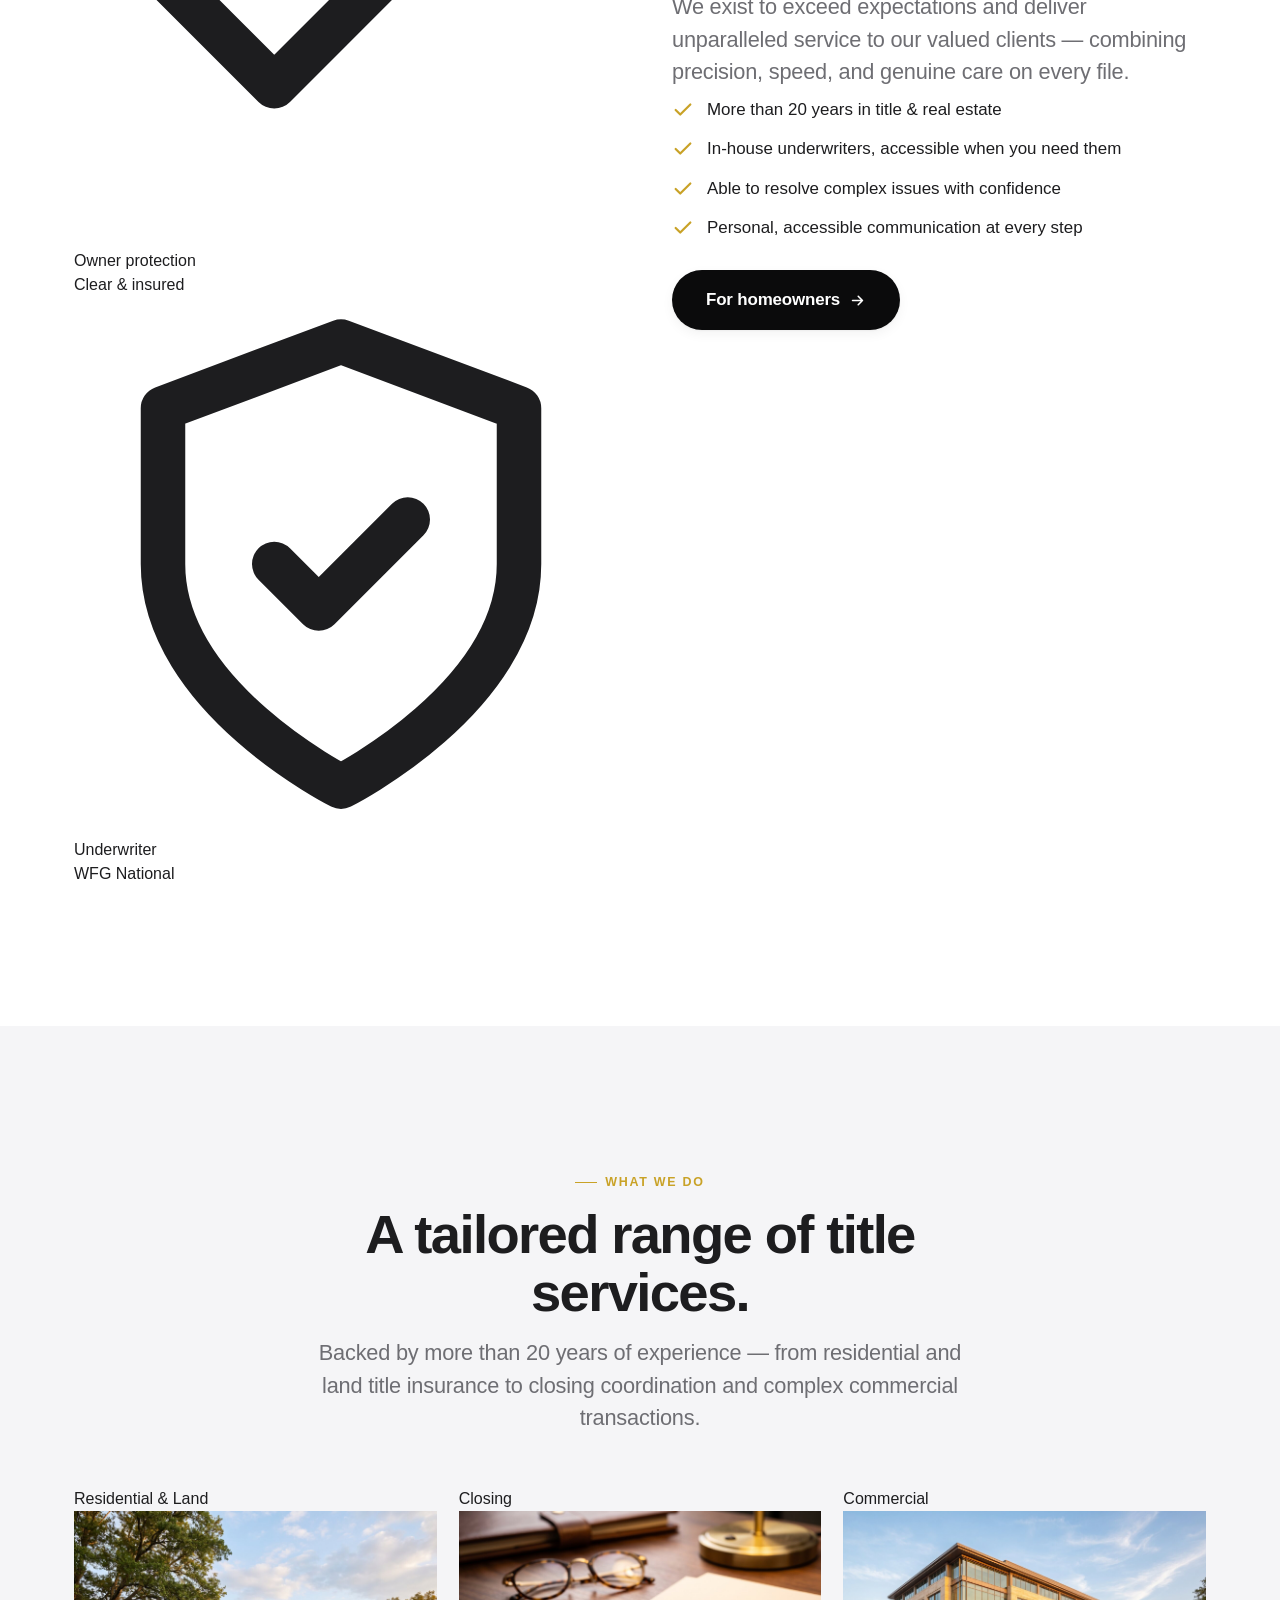
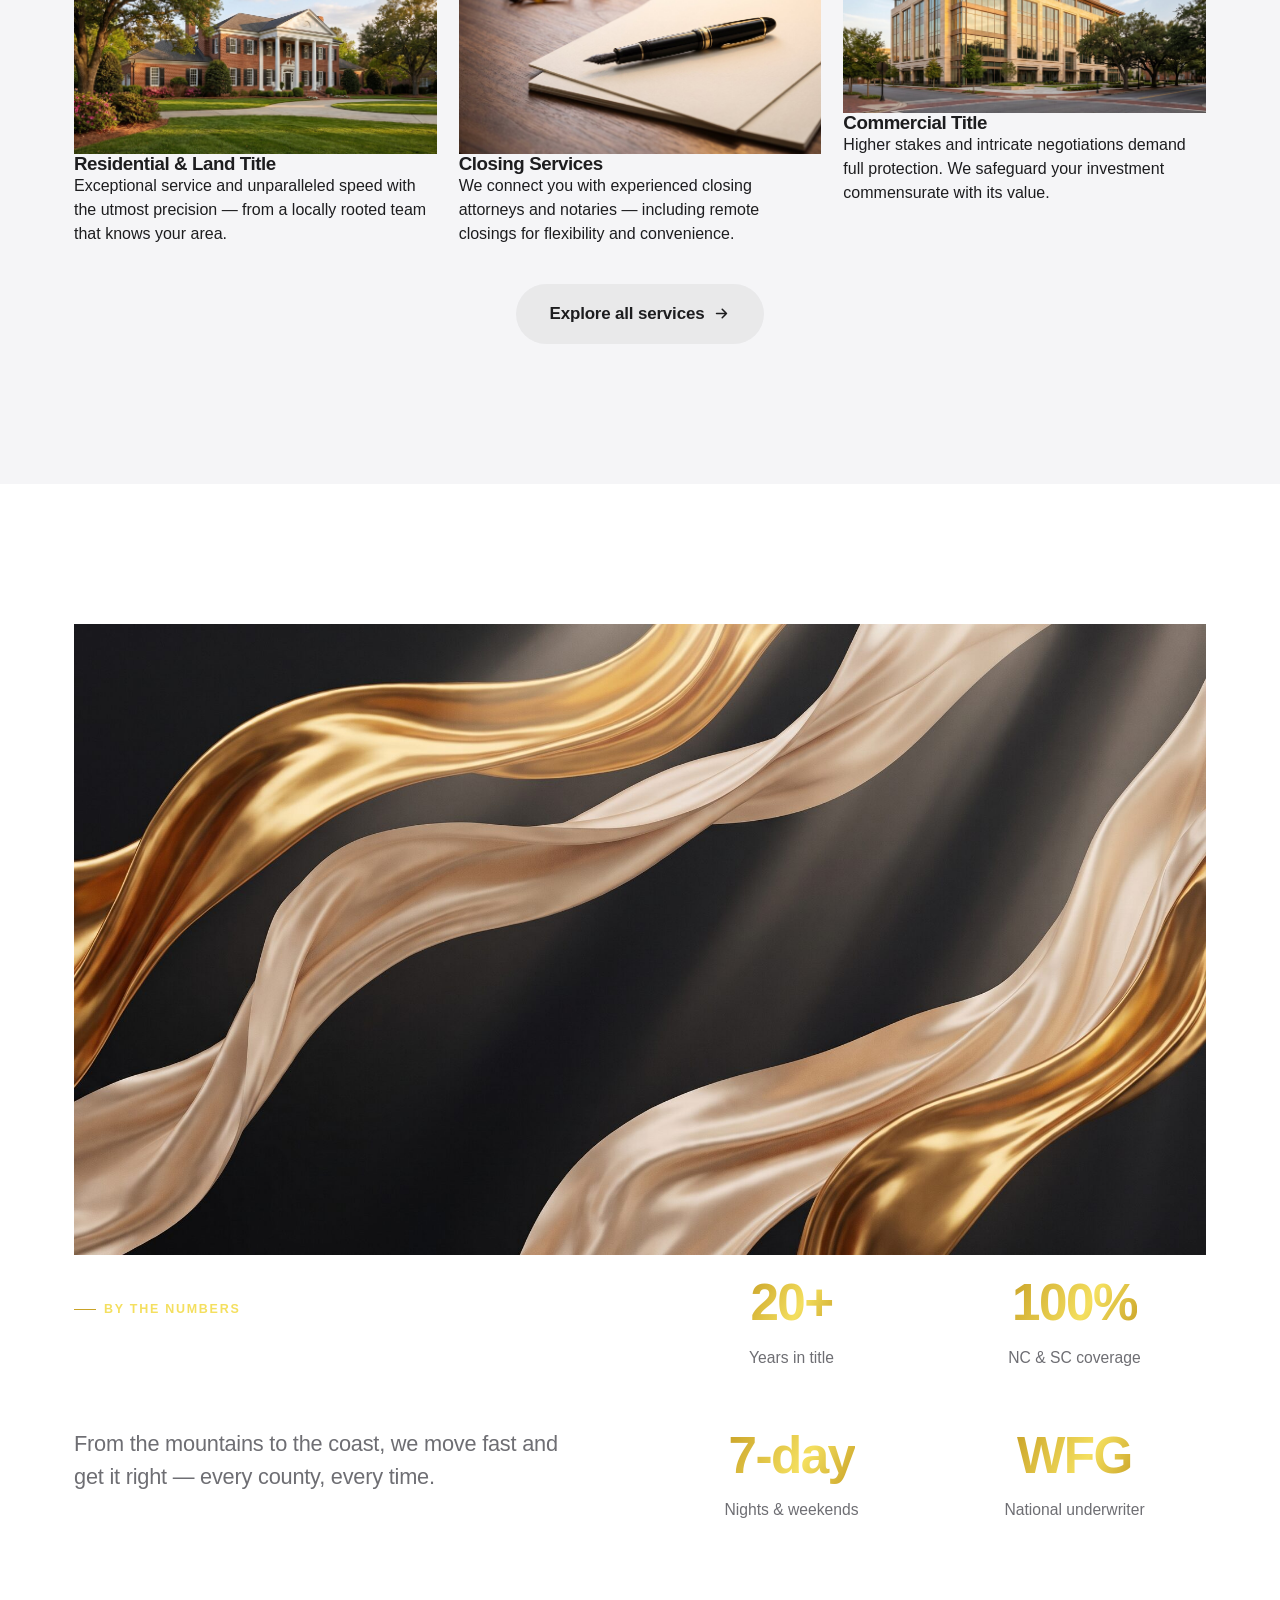
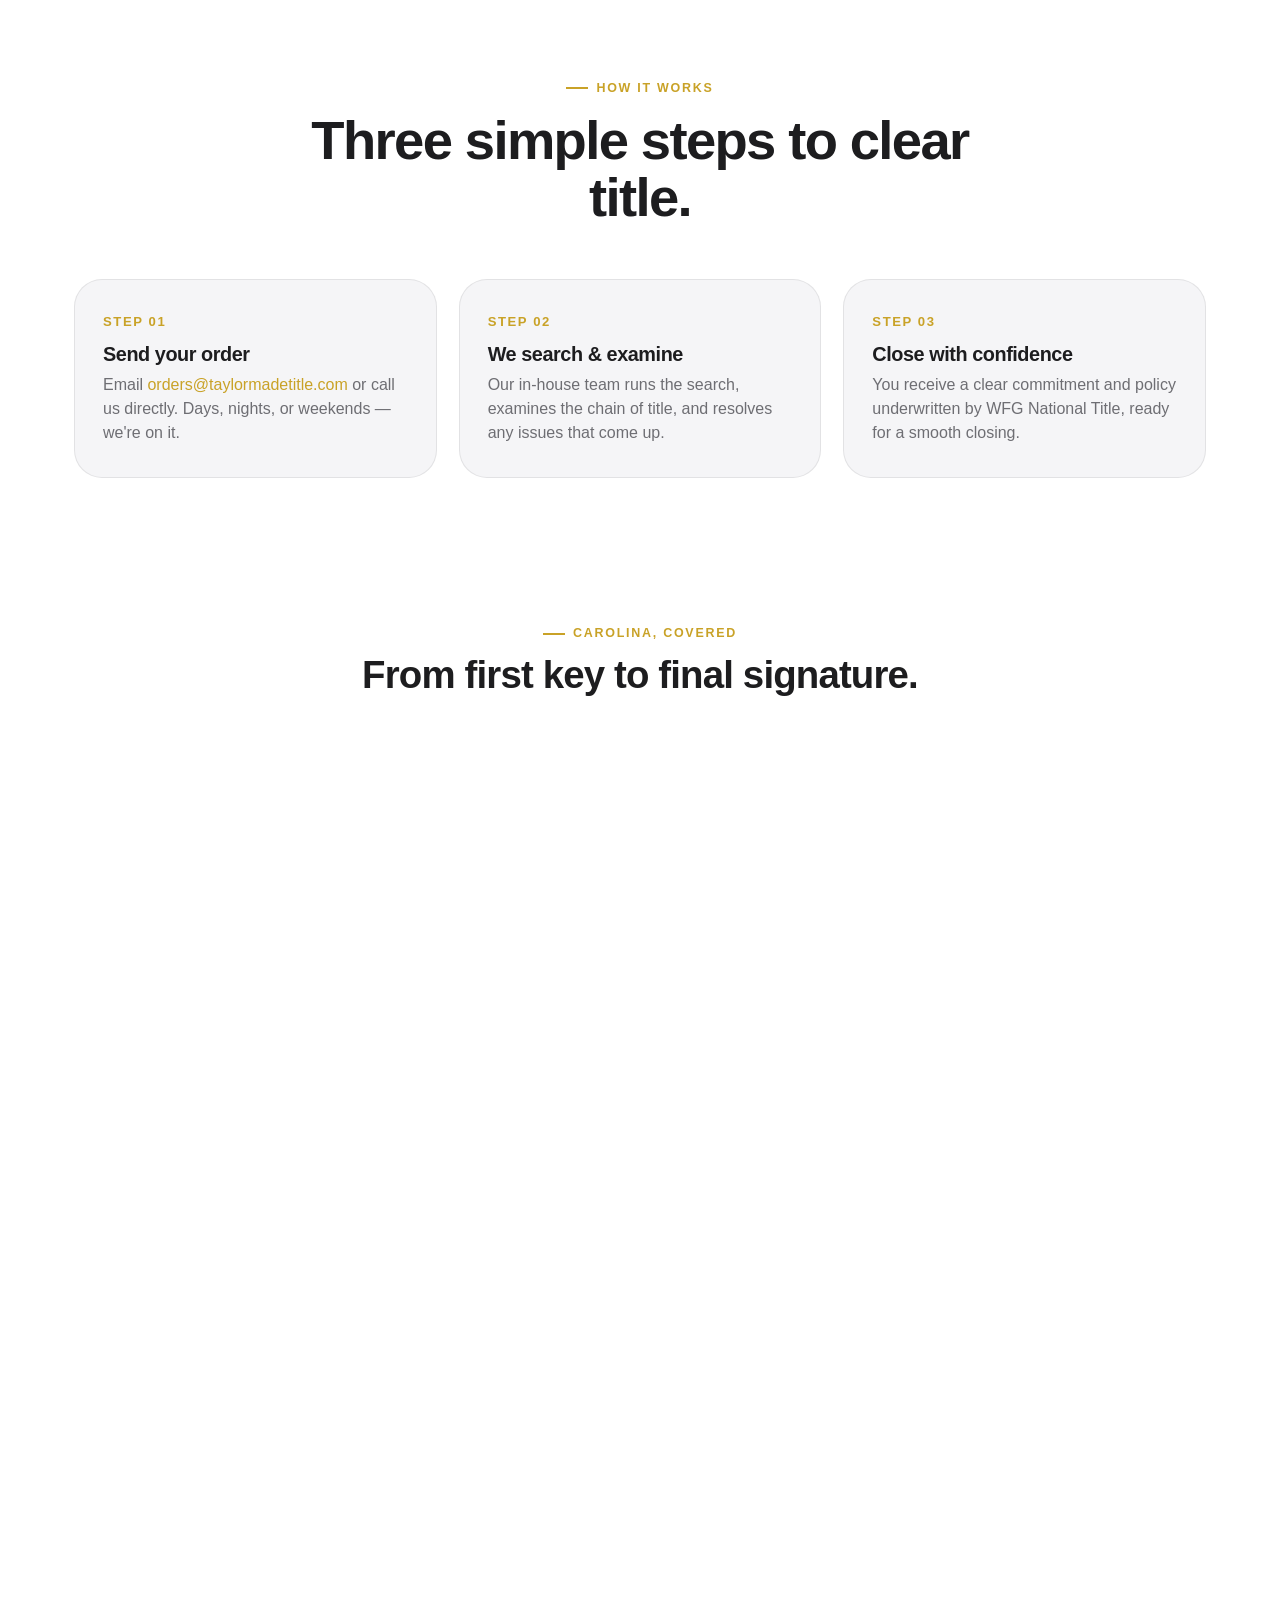
==== commit b62b003c: "Swap site copy + branding to Taylormade Title" ====
--- a/index.html
+++ b/index.html
@@ -3,8 +3,8 @@
 <head>
 <meta charset="UTF-8" />
 <meta name="viewport" content="width=device-width, initial-scale=1" />
-<title>One Hour Title | Residential &amp; Commercial Title Insurance in NC &amp; SC</title>
-<meta name="description" content="One Hour Title, LLC — a trusted, independent title agency delivering residential and commercial title insurance across North and South Carolina. Fast, accurate service in as little as one hour. Available nights &amp; weekends." />
+<title>Taylormade Title | Residential &amp; Commercial Title Insurance in NC &amp; SC</title>
+<meta name="description" content="Taylormade Title is a trusted, independent title agency providing residential and commercial title insurance across North and South Carolina. Fast, accurate, and available nights and weekends." />
 <meta name="theme-color" content="#0b0b0c" />
 <link rel="icon" href="assets/logo-primary.png" />
 <link rel="stylesheet" href="css/styles.css" />
@@ -14,7 +14,7 @@
 <!-- ===== Header ===== -->
 <header class="header">
   <div class="wrap nav">
-    <a class="brand" href="index.html" aria-label="One Hour Title home"><img class="logo-dark" src="assets/logo-primary.png" alt="One Hour Title" /><img class="logo-light" src="assets/logo-primary-white.png" alt="One Hour Title" /></a>
+    <a class="brand" href="index.html" aria-label="Taylormade Title home"><img class="logo-dark" src="assets/logo-primary.png" alt="Taylormade Title" /><img class="logo-light" src="assets/logo-primary-white.png" alt="Taylormade Title" /></a>
     <nav class="nav-links" aria-label="Primary">
       <a href="index.html" class="active">Home</a>
       <a href="services.html">Services</a>
@@ -23,7 +23,7 @@
     </nav>
     <div class="nav-cta">
       <a class="nav-phone" href="tel:+17044673031"><svg viewBox="0 0 24 24" fill="none" stroke="currentColor" stroke-width="2" stroke-linecap="round" stroke-linejoin="round"><path d="M22 16.92v3a2 2 0 0 1-2.18 2 19.79 19.79 0 0 1-8.63-3.07 19.5 19.5 0 0 1-6-6 19.79 19.79 0 0 1-3.07-8.67A2 2 0 0 1 4.11 2h3a2 2 0 0 1 2 1.72c.13.96.36 1.9.7 2.81a2 2 0 0 1-.45 2.11L8.09 9.91a16 16 0 0 0 6 6l1.27-1.27a2 2 0 0 1 2.11-.45c.9.34 1.85.57 2.81.7A2 2 0 0 1 22 16.92z"/></svg> 704-467-3031</a>
-      <a class="btn btn-gold" href="mailto:orders@1hourtitle.com?subject=Title%20Order%20Request">Order Title</a>
+      <a class="btn btn-gold" href="mailto:orders@taylormadetitle.com?subject=Title%20Order%20Request">Order Title</a>
     </div>
     <button class="burger" aria-label="Menu"><span></span></button>
   </div>
@@ -33,8 +33,9 @@
   <a href="services.html">Services</a>
   <a href="homeowners.html">Homeowners</a>
   <a href="contact.html">Contact</a>
+  <a href="https://rates.wfgnationaltitle.com/" target="_blank" rel="noopener">Rate Calculator</a>
   <div class="mm-actions">
-    <a class="btn btn-gold btn-lg" href="mailto:orders@1hourtitle.com?subject=Title%20Order%20Request">Order Title</a>
+    <a class="btn btn-gold btn-lg" href="mailto:orders@taylormadetitle.com?subject=Title%20Order%20Request">Order Title</a>
     <a class="btn btn-ghost btn-lg" href="tel:+17044673031">Call 704-467-3031</a>
   </div>
 </div>
@@ -46,18 +47,18 @@
   <div class="wrap">
     <div class="split" style="align-items:center;">
       <div>
-        <span class="eyebrow reveal">Title insurance · North &amp; South Carolina</span>
-        <h1 class="display reveal d1" style="margin-top:18px;">Clear title, in <span class="grad-text">just one hour.</span></h1>
-        <p class="lead reveal d2" style="margin-top:20px;max-width:44ch;">A trusted, independent title agency delivering residential and commercial title insurance across the Carolinas — with the speed, accuracy, and personal service the closing table demands.</p>
+        <span class="eyebrow reveal">Independent title agency · North &amp; South Carolina</span>
+        <h1 class="display reveal d1" style="margin-top:18px;">Title insurance, <span class="grad-text">done right.</span></h1>
+        <p class="lead reveal d2" style="margin-top:20px;max-width:46ch;">Taylormade Title is a trusted, independent title agency specializing in residential and commercial title insurance across the Carolinas — built on exceptional customer service, fast turnaround, and deep industry expertise.</p>
         <div class="hero-actions reveal d3">
-          <a class="btn btn-gold btn-lg" href="mailto:orders@1hourtitle.com?subject=Title%20Order%20Request">Order Title
+          <a class="btn btn-gold btn-lg" href="mailto:orders@taylormadetitle.com?subject=Title%20Order%20Request">Order Title
             <svg viewBox="0 0 24 24" fill="none" stroke="currentColor" stroke-width="2.2" stroke-linecap="round" stroke-linejoin="round"><path d="M5 12h14M13 6l6 6-6 6"/></svg>
           </a>
-          <a class="btn btn-light btn-lg" href="services.html">Explore services</a>
+          <a class="btn btn-light btn-lg" href="https://rates.wfgnationaltitle.com/" target="_blank" rel="noopener">Rate Calculator</a>
         </div>
         <div class="hero-chips reveal d4">
-          <span class="chip"><svg viewBox="0 0 24 24" fill="none" stroke="currentColor" stroke-width="2" stroke-linecap="round" stroke-linejoin="round"><path d="M22 11.08V12a10 10 0 1 1-5.93-9.14"/><path d="M22 4 12 14.01l-3-3"/></svg> 20+ years' expertise</span>
-          <span class="chip"><svg viewBox="0 0 24 24" fill="none" stroke="currentColor" stroke-width="2" stroke-linecap="round" stroke-linejoin="round"><circle cx="12" cy="12" r="10"/><path d="M12 6v6l4 2"/></svg> Nights &amp; weekends</span>
+          <span class="chip"><svg viewBox="0 0 24 24" fill="none" stroke="currentColor" stroke-width="2" stroke-linecap="round" stroke-linejoin="round"><path d="M22 11.08V12a10 10 0 1 1-5.93-9.14"/><path d="M22 4 12 14.01l-3-3"/></svg> 20+ years in title &amp; real estate</span>
+          <span class="chip"><svg viewBox="0 0 24 24" fill="none" stroke="currentColor" stroke-width="2" stroke-linecap="round" stroke-linejoin="round"><circle cx="12" cy="12" r="10"/><path d="M12 6v6l4 2"/></svg> Available nights &amp; weekends</span>
           <span class="chip"><svg viewBox="0 0 24 24" fill="none" stroke="currentColor" stroke-width="2" stroke-linecap="round" stroke-linejoin="round"><path d="M20 10c0 6-8 12-8 12s-8-6-8-12a8 8 0 0 1 16 0Z"/><circle cx="12" cy="10" r="3"/></svg> Every NC &amp; SC county</span>
         </div>
       </div>
@@ -68,8 +69,8 @@
         <div class="pf pf-2"><img src="assets/img/keys.jpg" alt="" /></div>
         <div class="pf pf-3"><img src="assets/img/estate.jpg" alt="" /></div>
         <div class="pf-badge b1">
-          <span class="dot"><svg viewBox="0 0 24 24" fill="none" stroke="currentColor" stroke-width="2.2" stroke-linecap="round" stroke-linejoin="round"><circle cx="12" cy="12" r="9"/><path d="M12 7v5l3 2"/></svg></span>
-          <span><span class="t">Turnaround</span><br /><span class="v">Under 1 hour</span></span>
+          <span class="dot"><svg viewBox="0 0 24 24" fill="none" stroke="currentColor" stroke-width="2.2" stroke-linecap="round" stroke-linejoin="round"><path d="M20 6 9 17l-5-5"/></svg></span>
+          <span><span class="t">Precision</span><br /><span class="v">On every file</span></span>
         </div>
       </div>
     </div>
@@ -91,25 +92,25 @@
 <section id="why" class="section-pad">
   <div class="wrap">
     <div class="center" style="max-width:720px; margin:0 auto 54px;">
-      <span class="eyebrow reveal">Why One Hour Title</span>
-      <h2 class="h-xl reveal d1" style="margin-top:14px;">Built for speed. Trusted for accuracy.</h2>
-      <p class="lead reveal d2" style="margin-top:16px;">Two decades of title expertise paired with a genuinely responsive team — so your closings stay on schedule and nothing slips through the cracks.</p>
+      <span class="eyebrow reveal">Why Taylormade</span>
+      <h2 class="h-xl reveal d1" style="margin-top:14px;">Built for speed, accuracy &amp; trust.</h2>
+      <p class="lead reveal d2" style="margin-top:16px;">More than 20 years in title and real estate, paired with a locally rooted team and in-house underwriters — so your closings stay on schedule and nothing slips through the cracks.</p>
     </div>
     <div class="grid grid-3">
       <div class="feature reveal">
         <div class="ic"><svg viewBox="0 0 24 24" fill="none" stroke="currentColor" stroke-width="2" stroke-linecap="round" stroke-linejoin="round"><circle cx="12" cy="12" r="9"/><path d="M12 7v5l3 2"/></svg></div>
-        <h3>Fast &amp; accurate</h3>
-        <p>Title searches and commitments delivered in as little as one hour — without cutting corners on quality.</p>
+        <h3>Fast &amp; precise</h3>
+        <p>Exceptional customer service and unparalleled speed, with the utmost precision on every file we touch.</p>
       </div>
       <div class="feature reveal d1">
-        <div class="ic"><svg viewBox="0 0 24 24" fill="none" stroke="currentColor" stroke-width="2" stroke-linecap="round" stroke-linejoin="round"><path d="M12 22s8-4 8-10V5l-8-3-8 3v7c0 6 8 10 8 10Z"/></svg></div>
-        <h3>Trustworthy</h3>
-        <p>An independent agency built on integrity, backed by a national underwriter you can rely on.</p>
+        <div class="ic"><svg viewBox="0 0 24 24" fill="none" stroke="currentColor" stroke-width="2" stroke-linecap="round" stroke-linejoin="round"><path d="M20 10c0 6-8 12-8 12s-8-6-8-12a8 8 0 0 1 16 0Z"/><circle cx="12" cy="10" r="3"/></svg></div>
+        <h3>Locally rooted</h3>
+        <p>A local team with a deep understanding of your unique area and circumstances across the Carolinas.</p>
       </div>
       <div class="feature reveal d2">
         <div class="ic"><svg viewBox="0 0 24 24" fill="none" stroke="currentColor" stroke-width="2" stroke-linecap="round" stroke-linejoin="round"><path d="M22 16.92v3a2 2 0 0 1-2.18 2 19.79 19.79 0 0 1-8.63-3.07 19.5 19.5 0 0 1-6-6 19.79 19.79 0 0 1-3.07-8.67A2 2 0 0 1 4.11 2h3a2 2 0 0 1 2 1.72c.13.96.36 1.9.7 2.81a2 2 0 0 1-.45 2.11L8.09 9.91a16 16 0 0 0 6 6l1.27-1.27a2 2 0 0 1 2.11-.45c.9.34 1.85.57 2.81.7A2 2 0 0 1 22 16.92z"/></svg></div>
         <h3>Accessible &amp; responsive</h3>
-        <p>Reach a real person — available nights and weekends when your deal can't wait until Monday.</p>
+        <p>In-house underwriters you can reach for early-morning, late-evening, and weekend questions — 7 days a week.</p>
       </div>
     </div>
   </div>
@@ -134,13 +135,13 @@
         </div>
       </div>
       <div>
-        <span class="eyebrow reveal">Our promise</span>
-        <h2 class="h-xl reveal d1" style="margin-top:14px;">Unparalleled service, from order to clear-to-close.</h2>
-        <p class="lead reveal d2" style="margin-top:16px;">Our mission is simple: exceed expectations and deliver exceptional service to every client. Hand us a file and you get a partner who treats your deadline like their own.</p>
+        <span class="eyebrow reveal">Who we are</span>
+        <h2 class="h-xl reveal d1" style="margin-top:14px;">A trusted, independent title agency for the Carolinas.</h2>
+        <p class="lead reveal d2" style="margin-top:16px;">We exist to exceed expectations and deliver unparalleled service to our valued clients — combining precision, speed, and genuine care on every file.</p>
         <ul class="checks reveal d3">
-          <li><svg viewBox="0 0 24 24" fill="none" stroke="currentColor" stroke-width="2.4" stroke-linecap="round" stroke-linejoin="round"><path d="M20 6 9 17l-5-5"/></svg> Over two decades of industry expertise</li>
-          <li><svg viewBox="0 0 24 24" fill="none" stroke="currentColor" stroke-width="2.4" stroke-linecap="round" stroke-linejoin="round"><path d="M20 6 9 17l-5-5"/></svg> Swift turnaround times you can plan around</li>
-          <li><svg viewBox="0 0 24 24" fill="none" stroke="currentColor" stroke-width="2.4" stroke-linecap="round" stroke-linejoin="round"><path d="M20 6 9 17l-5-5"/></svg> A profound understanding of the industry</li>
+          <li><svg viewBox="0 0 24 24" fill="none" stroke="currentColor" stroke-width="2.4" stroke-linecap="round" stroke-linejoin="round"><path d="M20 6 9 17l-5-5"/></svg> More than 20 years in title &amp; real estate</li>
+          <li><svg viewBox="0 0 24 24" fill="none" stroke="currentColor" stroke-width="2.4" stroke-linecap="round" stroke-linejoin="round"><path d="M20 6 9 17l-5-5"/></svg> In-house underwriters, accessible when you need them</li>
+          <li><svg viewBox="0 0 24 24" fill="none" stroke="currentColor" stroke-width="2.4" stroke-linecap="round" stroke-linejoin="round"><path d="M20 6 9 17l-5-5"/></svg> Able to resolve complex issues with confidence</li>
           <li><svg viewBox="0 0 24 24" fill="none" stroke="currentColor" stroke-width="2.4" stroke-linecap="round" stroke-linejoin="round"><path d="M20 6 9 17l-5-5"/></svg> Personal, accessible communication at every step</li>
         </ul>
         <a class="btn btn-primary btn-lg reveal d4" href="homeowners.html" style="margin-top:30px;">For homeowners
@@ -155,25 +156,26 @@
 <section class="section-pad" style="background:var(--bg-alt);">
   <div class="wrap">
     <div class="center" style="max-width:680px;margin:0 auto 52px;">
-      <span class="eyebrow reveal">What we cover</span>
-      <h2 class="h-xl reveal d1" style="margin-top:14px;">Title solutions for every property.</h2>
+      <span class="eyebrow reveal">What we do</span>
+      <h2 class="h-xl reveal d1" style="margin-top:14px;">A tailored range of title services.</h2>
+      <p class="lead reveal d2" style="margin-top:16px;">Backed by more than 20 years of experience — from residential and land title insurance to closing coordination and complex commercial transactions.</p>
     </div>
     <div class="grid grid-3">
       <div class="media-card reveal">
-        <div class="thumb"><span class="tag">Residential</span><img src="assets/img/estate.jpg" alt="Carolina residential estate home" /></div>
-        <div class="body"><h3>Residential title</h3><p>Owner's &amp; lender's policies for purchases, refinances, and new construction across the Carolinas.</p></div>
+        <div class="thumb"><span class="tag">Residential &amp; Land</span><img src="assets/img/estate.jpg" alt="Carolina residential estate home" /></div>
+        <div class="body"><h3>Residential &amp; Land Title</h3><p>Exceptional service and unparalleled speed with the utmost precision — from a locally rooted team that knows your area.</p></div>
       </div>
       <div class="media-card reveal d1">
+        <div class="thumb"><span class="tag">Closing</span><img src="assets/img/signing.jpg" alt="Closing documents on a desk" /></div>
+        <div class="body"><h3>Closing Services</h3><p>We connect you with experienced closing attorneys and notaries — including remote closings for flexibility and convenience.</p></div>
+      </div>
+      <div class="media-card reveal d2">
         <div class="thumb"><span class="tag">Commercial</span><img src="assets/img/commercial.jpg" alt="Modern commercial office building in the Carolinas" /></div>
-        <div class="body"><h3>Commercial title</h3><p>Investment, land, and complex transactions — including the deals other agencies avoid.</p></div>
-      </div>
-      <div class="media-card reveal d2">
-        <div class="thumb"><span class="tag">Every file</span><img src="assets/img/signing.jpg" alt="Closing documents on a desk" /></div>
-        <div class="body"><h3>Searches &amp; closings</h3><p>Thorough searches, clean commitments, and policies that get you to the table on time.</p></div>
+        <div class="body"><h3>Commercial Title</h3><p>Higher stakes and intricate negotiations demand full protection. We safeguard your investment commensurate with its value.</p></div>
       </div>
     </div>
     <div class="center reveal" style="margin-top:38px;">
-      <a class="btn btn-ghost btn-lg" href="services.html">See all services
+      <a class="btn btn-ghost btn-lg" href="services.html">Explore all services
         <svg viewBox="0 0 24 24" fill="none" stroke="currentColor" stroke-width="2.2" stroke-linecap="round" stroke-linejoin="round"><path d="M5 12h14M13 6l6 6-6 6"/></svg>
       </a>
     </div>
@@ -190,14 +192,14 @@
         <div class="split" style="align-items:center;gap:40px;">
           <div>
             <span class="eyebrow" style="color:var(--gold-bright);">By the numbers</span>
-            <h2 class="h-lg" style="margin-top:14px;color:#fff;">A track record closers count on.</h2>
+            <h2 class="h-lg" style="margin-top:14px;color:#fff;">A track record the Carolinas count on.</h2>
             <p class="lead" style="margin-top:14px;max-width:40ch;">From the mountains to the coast, we move fast and get it right — every county, every time.</p>
           </div>
           <div class="stats" style="grid-template-columns:1fr 1fr;gap:28px 20px;">
-            <div class="stat"><div class="num"><span class="grad-text" data-count="1" data-suffix=" hr">1 hr</span></div><div class="lbl">Typical turnaround</div></div>
-            <div class="stat"><div class="num"><span class="grad-text" data-count="20" data-suffix="+">20+</span></div><div class="lbl">Years of expertise</div></div>
-            <div class="stat"><div class="num"><span class="grad-text" data-count="100" data-suffix="+">100+</span></div><div class="lbl">Counties served</div></div>
-            <div class="stat"><div class="num"><span class="grad-text">24/7</span></div><div class="lbl">Nights &amp; weekends</div></div>
+            <div class="stat"><div class="num"><span class="grad-text" data-count="20" data-suffix="+">20+</span></div><div class="lbl">Years in title</div></div>
+            <div class="stat"><div class="num"><span class="grad-text" data-count="100" data-suffix="%">100%</span></div><div class="lbl">NC &amp; SC coverage</div></div>
+            <div class="stat"><div class="num"><span class="grad-text" data-count="7" data-suffix="-day">7-day</span></div><div class="lbl">Nights &amp; weekends</div></div>
+            <div class="stat"><div class="num"><span class="grad-text">WFG</span></div><div class="lbl">National underwriter</div></div>
           </div>
         </div>
       </div>
@@ -213,8 +215,8 @@
       <h2 class="h-xl reveal d1" style="margin-top:14px;">Three simple steps to clear title.</h2>
     </div>
     <div class="steps">
-      <div class="step reveal"><div class="n">STEP 01</div><h3>Send your order</h3><p>Email <a href="mailto:orders@1hourtitle.com" class="gold-text">orders@1hourtitle.com</a> or call us directly. Days, nights, or weekends — we're on it.</p></div>
-      <div class="step reveal d1"><div class="n">STEP 02</div><h3>We search &amp; examine</h3><p>Our team runs the search, examines the chain of title, and resolves any issues — often within the hour.</p></div>
+      <div class="step reveal"><div class="n">STEP 01</div><h3>Send your order</h3><p>Email <a href="mailto:orders@taylormadetitle.com" class="gold-text">orders@taylormadetitle.com</a> or call us directly. Days, nights, or weekends — we're on it.</p></div>
+      <div class="step reveal d1"><div class="n">STEP 02</div><h3>We search &amp; examine</h3><p>Our in-house team runs the search, examines the chain of title, and resolves any issues that come up.</p></div>
       <div class="step reveal d2"><div class="n">STEP 03</div><h3>Close with confidence</h3><p>You receive a clear commitment and policy underwritten by WFG National Title, ready for a smooth closing.</p></div>
     </div>
   </div>
@@ -252,11 +254,11 @@
       <div class="bg"><img src="assets/img/lakeside.jpg" alt="" /></div>
       <div class="scrim"></div>
       <div class="inner">
-        <span class="eyebrow" style="color:var(--gold-bright);justify-content:center;">Ready when you are</span>
-        <h2 class="h-xl" style="margin:16px 0 12px;">Get your title started today.</h2>
-        <p class="lead mx-auto" style="max-width:52ch;">See why closers across the Carolinas trust One Hour Title to move fast and get it right.</p>
+        <span class="eyebrow" style="color:var(--gold-bright);justify-content:center;">Available nights &amp; weekends</span>
+        <h2 class="h-xl" style="margin:16px 0 12px;">Ready to order your title?</h2>
+        <p class="lead mx-auto" style="max-width:54ch;">Send us your request and our team will get started right away. Questions? We're accessible early mornings and late evenings — whenever you need us.</p>
         <div class="cta-actions">
-          <a class="btn btn-gold btn-lg" href="mailto:orders@1hourtitle.com?subject=Title%20Order%20Request">Order Title</a>
+          <a class="btn btn-gold btn-lg" href="mailto:orders@taylormadetitle.com?subject=Title%20Order%20Request">Order Title</a>
           <a class="btn btn-outline-light btn-lg" href="tel:+17044673031">Call 704-467-3031</a>
         </div>
       </div>
@@ -269,29 +271,29 @@
   <div class="wrap">
     <div class="footer-top">
       <div>
-        <img class="f-logo" src="assets/logo-primary-white.png" alt="One Hour Title" />
-        <p class="f-desc">A trusted, independent title agency providing residential and commercial title insurance throughout North and South Carolina.</p>
-      </div>
-      <div>
-        <h5>Company</h5>
-        <a href="index.html">Home</a><br /><a href="services.html">Services</a><br /><a href="homeowners.html">Homeowners</a><br /><a href="contact.html">Contact</a>
+        <img class="f-logo" src="assets/logo-primary-white.png" alt="Taylormade Title" />
+        <p class="f-desc">Providing residential and commercial title insurance in North and South Carolina. Trusted, independent, and available when you need us.</p>
+      </div>
+      <div>
+        <h5>Explore</h5>
+        <a href="index.html">Home</a><br /><a href="services.html">Services</a><br /><a href="homeowners.html">Homeowners</a><br /><a href="contact.html">Contact</a><br /><a href="https://rates.wfgnationaltitle.com/" target="_blank" rel="noopener">Rate Calculator</a>
       </div>
       <div>
         <h5>Services</h5>
-        <a href="services.html">Residential title</a><br /><a href="services.html">Commercial title</a><br /><a href="services.html">Title searches</a><br /><a href="mailto:orders@1hourtitle.com?subject=Title%20Order%20Request">Order title</a>
+        <a href="services.html">Residential &amp; land title</a><br /><a href="services.html">Closing services</a><br /><a href="services.html">Commercial title</a><br /><a href="mailto:orders@taylormadetitle.com?subject=Title%20Order%20Request">Order title</a>
       </div>
       <div>
         <h5>Contact</h5>
         <ul class="f-contact">
           <li><svg viewBox="0 0 24 24" fill="none" stroke="currentColor" stroke-width="2" stroke-linecap="round" stroke-linejoin="round"><path d="M22 16.92v3a2 2 0 0 1-2.18 2 19.79 19.79 0 0 1-8.63-3.07 19.5 19.5 0 0 1-6-6 19.79 19.79 0 0 1-3.07-8.67A2 2 0 0 1 4.11 2h3a2 2 0 0 1 2 1.72c.13.96.36 1.9.7 2.81a2 2 0 0 1-.45 2.11L8.09 9.91a16 16 0 0 0 6 6l1.27-1.27a2 2 0 0 1 2.11-.45c.9.34 1.85.57 2.81.7A2 2 0 0 1 22 16.92z"/></svg> <a href="tel:+17044673031">704-467-3031</a></li>
-          <li><svg viewBox="0 0 24 24" fill="none" stroke="currentColor" stroke-width="2" stroke-linecap="round" stroke-linejoin="round"><rect x="2" y="4" width="20" height="16" rx="2"/><path d="m22 7-10 5L2 7"/></svg> <a href="mailto:orders@1hourtitle.com">orders@1hourtitle.com</a></li>
+          <li><svg viewBox="0 0 24 24" fill="none" stroke="currentColor" stroke-width="2" stroke-linecap="round" stroke-linejoin="round"><rect x="2" y="4" width="20" height="16" rx="2"/><path d="m22 7-10 5L2 7"/></svg> <a href="mailto:orders@taylormadetitle.com">orders@taylormadetitle.com</a></li>
           <li><svg viewBox="0 0 24 24" fill="none" stroke="currentColor" stroke-width="2" stroke-linecap="round" stroke-linejoin="round"><path d="M20 10c0 6-8 12-8 12s-8-6-8-12a8 8 0 0 1 16 0Z"/><circle cx="12" cy="10" r="3"/></svg> PO Box 851, Oakboro, NC 28129</li>
         </ul>
       </div>
     </div>
     <div class="footer-bottom">
-      <span>© <span id="year">2026</span> One Hour Title, LLC. All rights reserved.</span>
-      <span>Underwritten by WFG National Title Insurance Company · NC &amp; SC</span>
+      <span>© <span id="year">2026</span> Taylormade Title. All rights reserved.</span>
+      <span>Residential &amp; Commercial Title Insurance · NC &amp; SC</span>
     </div>
   </div>
 </footer>
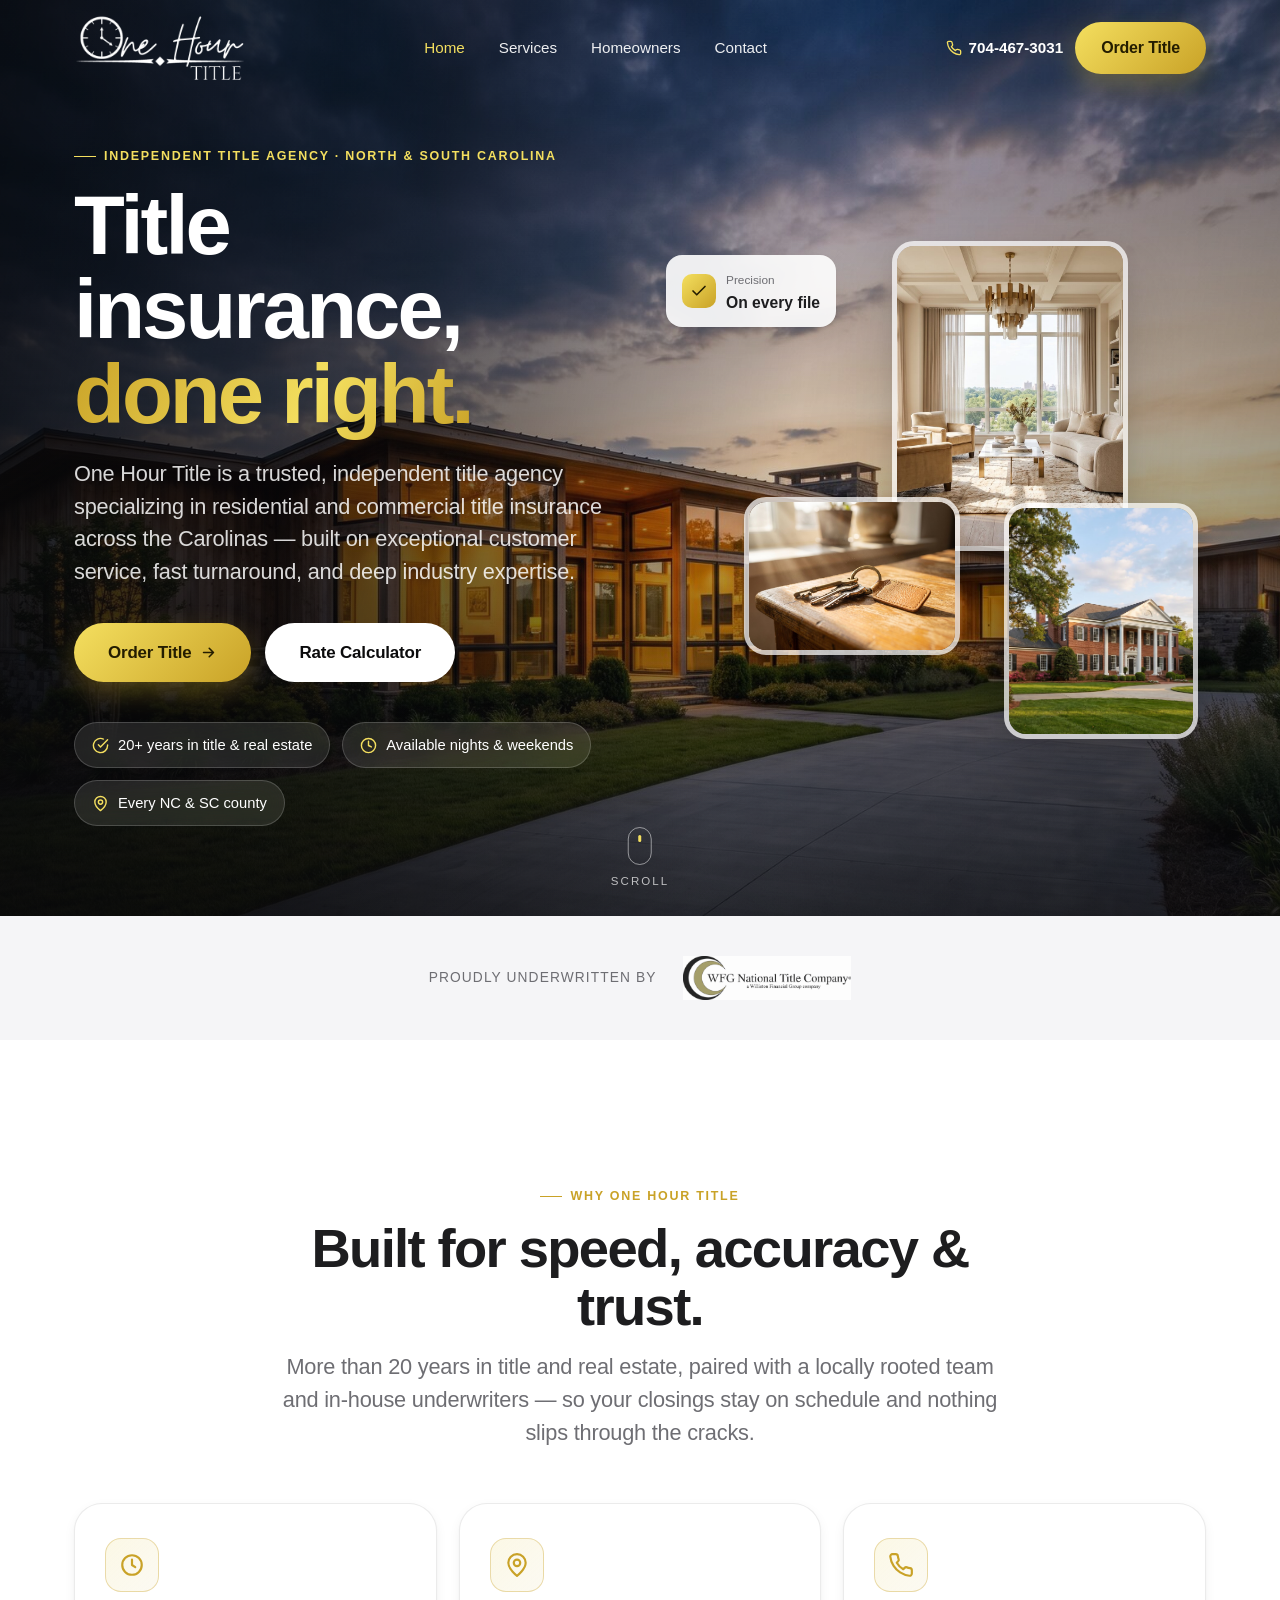
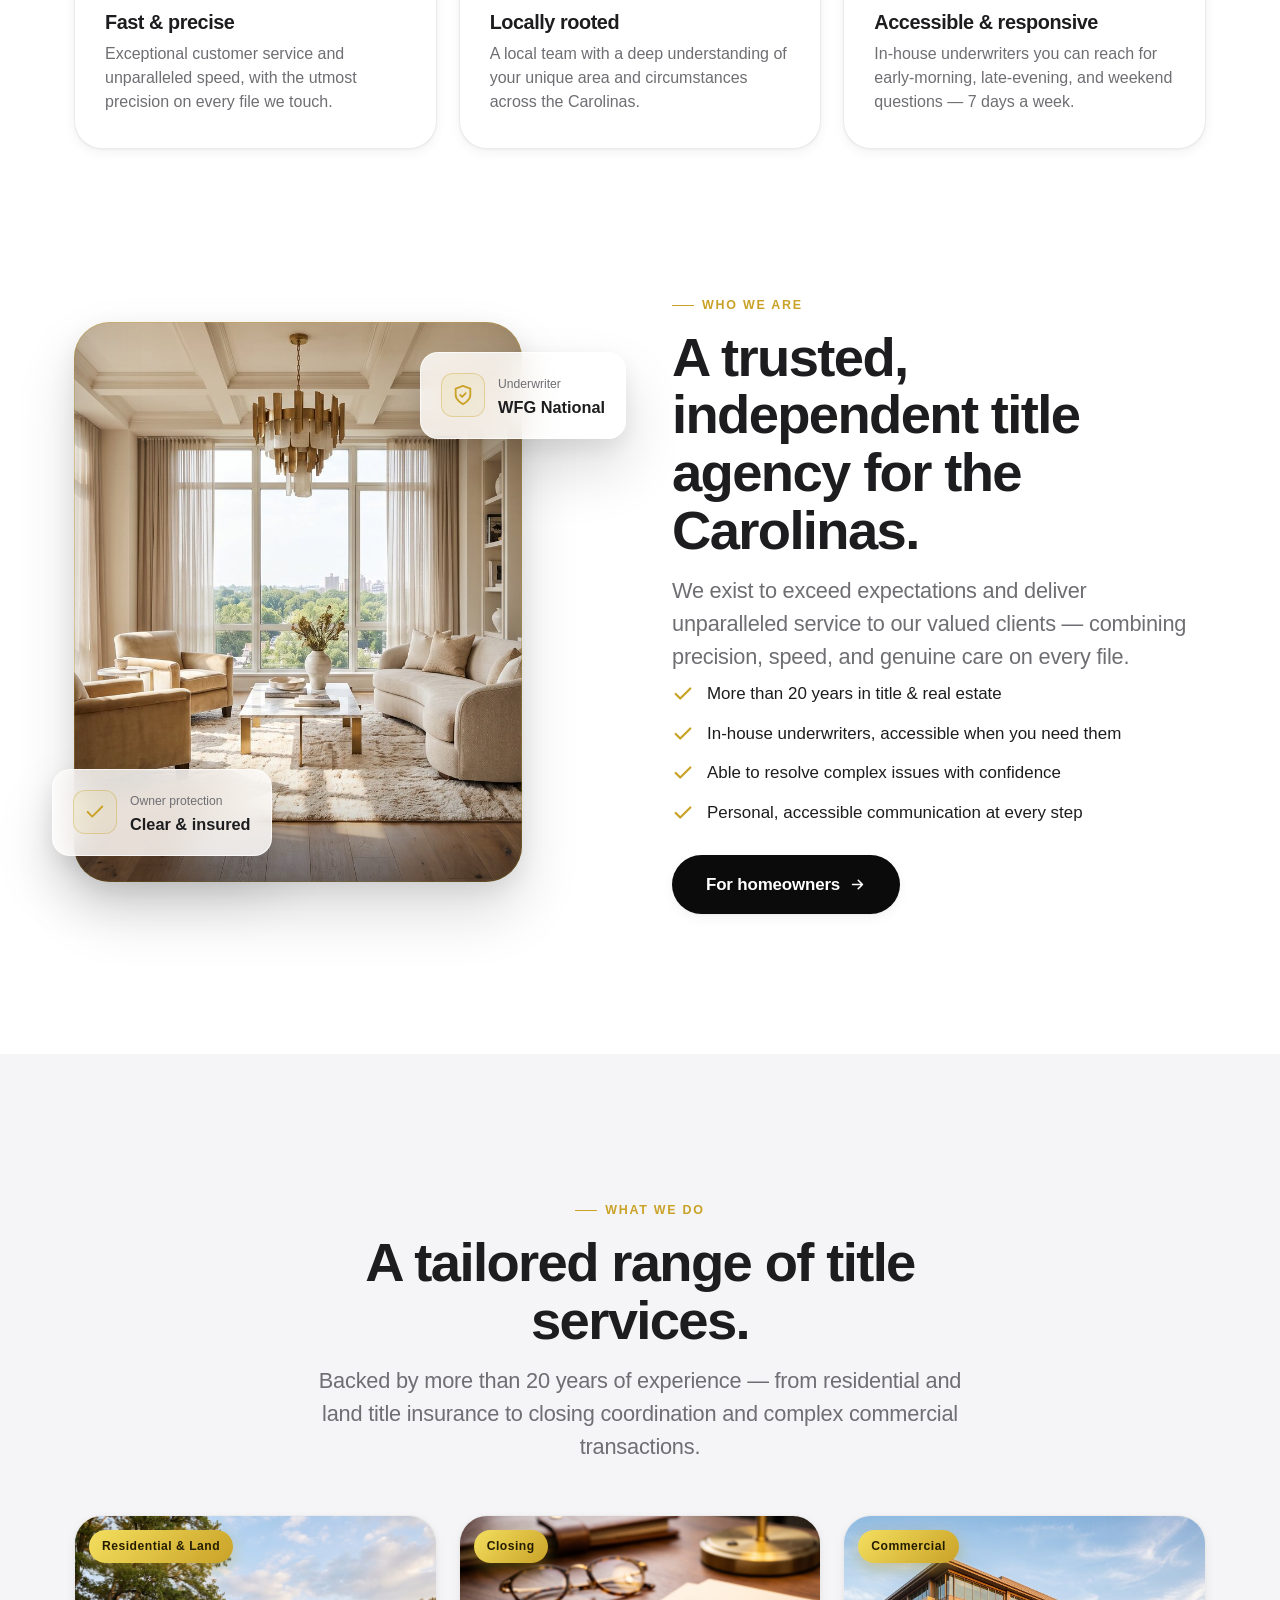
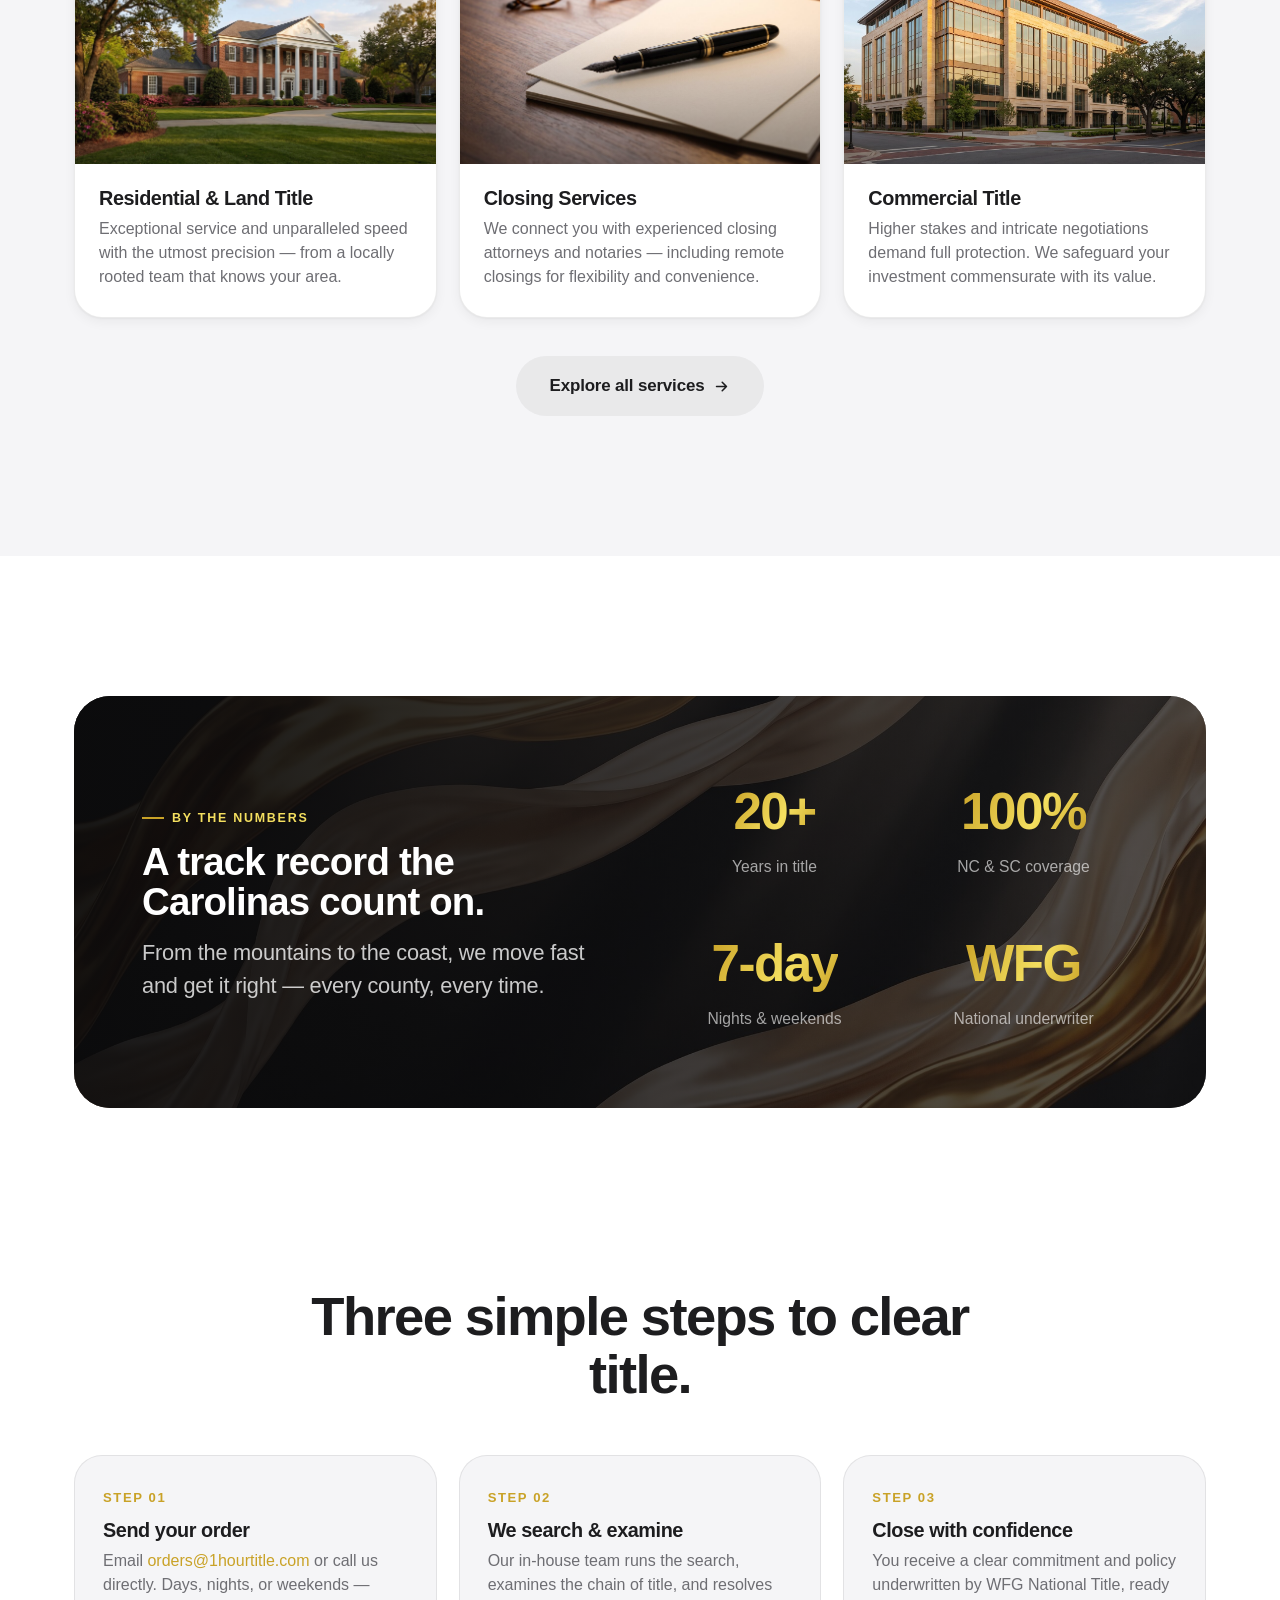
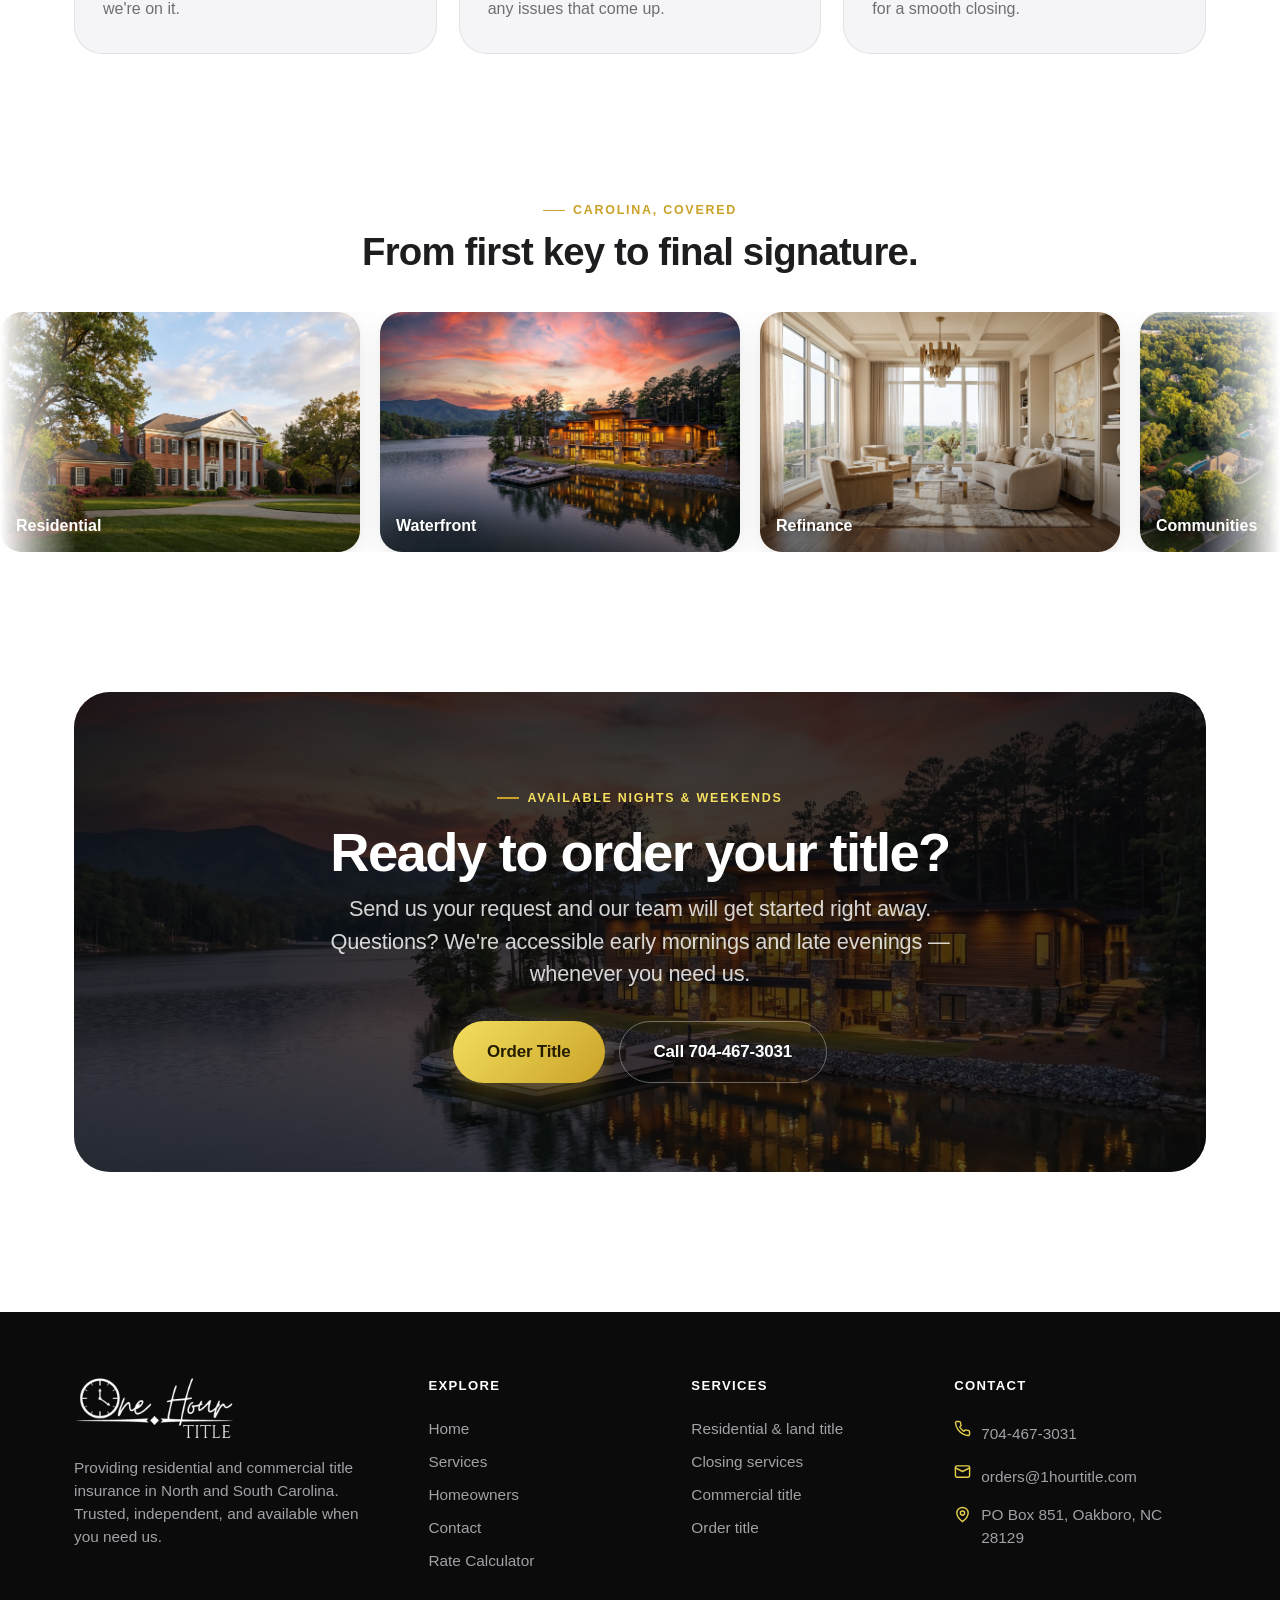
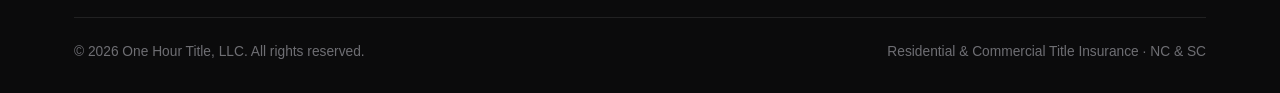
==== commit b2d3ff99: "Restore One Hour Title branding (logo, name, email)" ====
--- a/index.html
+++ b/index.html
@@ -3,8 +3,8 @@
 <head>
 <meta charset="UTF-8" />
 <meta name="viewport" content="width=device-width, initial-scale=1" />
-<title>Taylormade Title | Residential &amp; Commercial Title Insurance in NC &amp; SC</title>
-<meta name="description" content="Taylormade Title is a trusted, independent title agency providing residential and commercial title insurance across North and South Carolina. Fast, accurate, and available nights and weekends." />
+<title>One Hour Title | Residential &amp; Commercial Title Insurance in NC &amp; SC</title>
+<meta name="description" content="One Hour Title is a trusted, independent title agency providing residential and commercial title insurance across North and South Carolina. Fast, accurate, and available nights and weekends." />
 <meta name="theme-color" content="#0b0b0c" />
 <link rel="icon" href="assets/logo-primary.png" />
 <link rel="stylesheet" href="css/styles.css" />
@@ -14,7 +14,7 @@
 <!-- ===== Header ===== -->
 <header class="header">
   <div class="wrap nav">
-    <a class="brand" href="index.html" aria-label="Taylormade Title home"><img class="logo-dark" src="assets/logo-primary.png" alt="Taylormade Title" /><img class="logo-light" src="assets/logo-primary-white.png" alt="Taylormade Title" /></a>
+    <a class="brand" href="index.html" aria-label="One Hour Title home"><img class="logo-dark" src="assets/logo-primary.png" alt="One Hour Title" /><img class="logo-light" src="assets/logo-primary-white.png" alt="One Hour Title" /></a>
     <nav class="nav-links" aria-label="Primary">
       <a href="index.html" class="active">Home</a>
       <a href="services.html">Services</a>
@@ -23,7 +23,7 @@
     </nav>
     <div class="nav-cta">
       <a class="nav-phone" href="tel:+17044673031"><svg viewBox="0 0 24 24" fill="none" stroke="currentColor" stroke-width="2" stroke-linecap="round" stroke-linejoin="round"><path d="M22 16.92v3a2 2 0 0 1-2.18 2 19.79 19.79 0 0 1-8.63-3.07 19.5 19.5 0 0 1-6-6 19.79 19.79 0 0 1-3.07-8.67A2 2 0 0 1 4.11 2h3a2 2 0 0 1 2 1.72c.13.96.36 1.9.7 2.81a2 2 0 0 1-.45 2.11L8.09 9.91a16 16 0 0 0 6 6l1.27-1.27a2 2 0 0 1 2.11-.45c.9.34 1.85.57 2.81.7A2 2 0 0 1 22 16.92z"/></svg> 704-467-3031</a>
-      <a class="btn btn-gold" href="mailto:orders@taylormadetitle.com?subject=Title%20Order%20Request">Order Title</a>
+      <a class="btn btn-gold" href="mailto:orders@1hourtitle.com?subject=Title%20Order%20Request">Order Title</a>
     </div>
     <button class="burger" aria-label="Menu"><span></span></button>
   </div>
@@ -35,7 +35,7 @@
   <a href="contact.html">Contact</a>
   <a href="https://rates.wfgnationaltitle.com/" target="_blank" rel="noopener">Rate Calculator</a>
   <div class="mm-actions">
-    <a class="btn btn-gold btn-lg" href="mailto:orders@taylormadetitle.com?subject=Title%20Order%20Request">Order Title</a>
+    <a class="btn btn-gold btn-lg" href="mailto:orders@1hourtitle.com?subject=Title%20Order%20Request">Order Title</a>
     <a class="btn btn-ghost btn-lg" href="tel:+17044673031">Call 704-467-3031</a>
   </div>
 </div>
@@ -49,9 +49,9 @@
       <div>
         <span class="eyebrow reveal">Independent title agency · North &amp; South Carolina</span>
         <h1 class="display reveal d1" style="margin-top:18px;">Title insurance, <span class="grad-text">done right.</span></h1>
-        <p class="lead reveal d2" style="margin-top:20px;max-width:46ch;">Taylormade Title is a trusted, independent title agency specializing in residential and commercial title insurance across the Carolinas — built on exceptional customer service, fast turnaround, and deep industry expertise.</p>
+        <p class="lead reveal d2" style="margin-top:20px;max-width:46ch;">One Hour Title is a trusted, independent title agency specializing in residential and commercial title insurance across the Carolinas — built on exceptional customer service, fast turnaround, and deep industry expertise.</p>
         <div class="hero-actions reveal d3">
-          <a class="btn btn-gold btn-lg" href="mailto:orders@taylormadetitle.com?subject=Title%20Order%20Request">Order Title
+          <a class="btn btn-gold btn-lg" href="mailto:orders@1hourtitle.com?subject=Title%20Order%20Request">Order Title
             <svg viewBox="0 0 24 24" fill="none" stroke="currentColor" stroke-width="2.2" stroke-linecap="round" stroke-linejoin="round"><path d="M5 12h14M13 6l6 6-6 6"/></svg>
           </a>
           <a class="btn btn-light btn-lg" href="https://rates.wfgnationaltitle.com/" target="_blank" rel="noopener">Rate Calculator</a>
@@ -92,7 +92,7 @@
 <section id="why" class="section-pad">
   <div class="wrap">
     <div class="center" style="max-width:720px; margin:0 auto 54px;">
-      <span class="eyebrow reveal">Why Taylormade</span>
+      <span class="eyebrow reveal">Why One Hour Title</span>
       <h2 class="h-xl reveal d1" style="margin-top:14px;">Built for speed, accuracy &amp; trust.</h2>
       <p class="lead reveal d2" style="margin-top:16px;">More than 20 years in title and real estate, paired with a locally rooted team and in-house underwriters — so your closings stay on schedule and nothing slips through the cracks.</p>
     </div>
@@ -215,7 +215,7 @@
       <h2 class="h-xl reveal d1" style="margin-top:14px;">Three simple steps to clear title.</h2>
     </div>
     <div class="steps">
-      <div class="step reveal"><div class="n">STEP 01</div><h3>Send your order</h3><p>Email <a href="mailto:orders@taylormadetitle.com" class="gold-text">orders@taylormadetitle.com</a> or call us directly. Days, nights, or weekends — we're on it.</p></div>
+      <div class="step reveal"><div class="n">STEP 01</div><h3>Send your order</h3><p>Email <a href="mailto:orders@1hourtitle.com" class="gold-text">orders@1hourtitle.com</a> or call us directly. Days, nights, or weekends — we're on it.</p></div>
       <div class="step reveal d1"><div class="n">STEP 02</div><h3>We search &amp; examine</h3><p>Our in-house team runs the search, examines the chain of title, and resolves any issues that come up.</p></div>
       <div class="step reveal d2"><div class="n">STEP 03</div><h3>Close with confidence</h3><p>You receive a clear commitment and policy underwritten by WFG National Title, ready for a smooth closing.</p></div>
     </div>
@@ -258,7 +258,7 @@
         <h2 class="h-xl" style="margin:16px 0 12px;">Ready to order your title?</h2>
         <p class="lead mx-auto" style="max-width:54ch;">Send us your request and our team will get started right away. Questions? We're accessible early mornings and late evenings — whenever you need us.</p>
         <div class="cta-actions">
-          <a class="btn btn-gold btn-lg" href="mailto:orders@taylormadetitle.com?subject=Title%20Order%20Request">Order Title</a>
+          <a class="btn btn-gold btn-lg" href="mailto:orders@1hourtitle.com?subject=Title%20Order%20Request">Order Title</a>
           <a class="btn btn-outline-light btn-lg" href="tel:+17044673031">Call 704-467-3031</a>
         </div>
       </div>
@@ -271,7 +271,7 @@
   <div class="wrap">
     <div class="footer-top">
       <div>
-        <img class="f-logo" src="assets/logo-primary-white.png" alt="Taylormade Title" />
+        <img class="f-logo" src="assets/logo-primary-white.png" alt="One Hour Title" />
         <p class="f-desc">Providing residential and commercial title insurance in North and South Carolina. Trusted, independent, and available when you need us.</p>
       </div>
       <div>
@@ -280,19 +280,19 @@
       </div>
       <div>
         <h5>Services</h5>
-        <a href="services.html">Residential &amp; land title</a><br /><a href="services.html">Closing services</a><br /><a href="services.html">Commercial title</a><br /><a href="mailto:orders@taylormadetitle.com?subject=Title%20Order%20Request">Order title</a>
+        <a href="services.html">Residential &amp; land title</a><br /><a href="services.html">Closing services</a><br /><a href="services.html">Commercial title</a><br /><a href="mailto:orders@1hourtitle.com?subject=Title%20Order%20Request">Order title</a>
       </div>
       <div>
         <h5>Contact</h5>
         <ul class="f-contact">
           <li><svg viewBox="0 0 24 24" fill="none" stroke="currentColor" stroke-width="2" stroke-linecap="round" stroke-linejoin="round"><path d="M22 16.92v3a2 2 0 0 1-2.18 2 19.79 19.79 0 0 1-8.63-3.07 19.5 19.5 0 0 1-6-6 19.79 19.79 0 0 1-3.07-8.67A2 2 0 0 1 4.11 2h3a2 2 0 0 1 2 1.72c.13.96.36 1.9.7 2.81a2 2 0 0 1-.45 2.11L8.09 9.91a16 16 0 0 0 6 6l1.27-1.27a2 2 0 0 1 2.11-.45c.9.34 1.85.57 2.81.7A2 2 0 0 1 22 16.92z"/></svg> <a href="tel:+17044673031">704-467-3031</a></li>
-          <li><svg viewBox="0 0 24 24" fill="none" stroke="currentColor" stroke-width="2" stroke-linecap="round" stroke-linejoin="round"><rect x="2" y="4" width="20" height="16" rx="2"/><path d="m22 7-10 5L2 7"/></svg> <a href="mailto:orders@taylormadetitle.com">orders@taylormadetitle.com</a></li>
+          <li><svg viewBox="0 0 24 24" fill="none" stroke="currentColor" stroke-width="2" stroke-linecap="round" stroke-linejoin="round"><rect x="2" y="4" width="20" height="16" rx="2"/><path d="m22 7-10 5L2 7"/></svg> <a href="mailto:orders@1hourtitle.com">orders@1hourtitle.com</a></li>
           <li><svg viewBox="0 0 24 24" fill="none" stroke="currentColor" stroke-width="2" stroke-linecap="round" stroke-linejoin="round"><path d="M20 10c0 6-8 12-8 12s-8-6-8-12a8 8 0 0 1 16 0Z"/><circle cx="12" cy="10" r="3"/></svg> PO Box 851, Oakboro, NC 28129</li>
         </ul>
       </div>
     </div>
     <div class="footer-bottom">
-      <span>© <span id="year">2026</span> Taylormade Title. All rights reserved.</span>
+      <span>© <span id="year">2026</span> One Hour Title, LLC. All rights reserved.</span>
       <span>Residential &amp; Commercial Title Insurance · NC &amp; SC</span>
     </div>
   </div>
--- a/css/styles.css
+++ b/css/styles.css
@@ -131,7 +131,7 @@
 }
 .nav { display: flex; align-items: center; justify-content: space-between; gap: 24px; }
 .brand { display: flex; align-items: center; gap: 10px; }
-.brand img { height: 42px; width: auto; transition: opacity .3s; }
+.brand img { height: 68px; width: auto; transition: opacity .3s; }
 .nav-links { display: flex; align-items: center; gap: 4px; }
 .nav-links a {
   font-size: .95rem; font-weight: 500; color: var(--ink-soft);
@@ -315,7 +315,7 @@
 /* ---------- Footer ---------- */
 .footer { background: var(--bg-dark); color: #a1a1a6; padding: 64px 0 30px; }
 .footer-top { display:grid; grid-template-columns: 1.4fr 1fr 1fr 1.1fr; gap: 34px; padding-bottom: 40px; border-bottom: 1px solid rgba(255,255,255,.09); }
-.footer img.f-logo { height: 44px; margin-bottom: 16px; }
+.footer img.f-logo { height: 64px; margin-bottom: 16px; }
 .footer h5 { color:#fff; font-size:.82rem; letter-spacing:.1em; text-transform:uppercase; margin-bottom:16px; font-weight:600; }
 .footer a { color:#a1a1a6; font-size:.96rem; display:inline-block; padding:5px 0; transition: color .25s; }
 .footer a:hover { color: var(--gold); }
@@ -358,3 +358,167 @@
   * { animation: none !important; scroll-behavior: auto; }
   .reveal { opacity:1; transform:none; transition:none; }
 }
+
+/* =====================================================================
+   IMAGERY & FLOATING DYNAMIC MATERIALS  (v2)
+   ===================================================================== */
+
+/* ---- Cinematic image hero ---- */
+.hero2 { position: relative; min-height: 100svh; display: flex; align-items: center; padding: 140px 0 90px; overflow: hidden; }
+.hero2 .kb { position: absolute; inset: 0; z-index: 0; }
+.hero2 .kb img { width: 100%; height: 100%; object-fit: cover; animation: kenburns 26s ease-in-out infinite alternate; }
+.hero2 .scrim {
+  position: absolute; inset: 0; z-index: 1;
+  background:
+    linear-gradient(102deg, rgba(8,8,10,.9) 0%, rgba(8,8,10,.66) 32%, rgba(8,8,10,.18) 60%, rgba(8,8,10,.42) 100%),
+    linear-gradient(to top, rgba(8,8,10,.72) 0%, transparent 42%);
+}
+.hero2 .wrap { position: relative; z-index: 2; }
+.hero2 h1, .hero2 h2, .hero2 h3 { color: #fff; }
+.hero2 .lead { color: rgba(255,255,255,.84); }
+.hero2 .eyebrow { color: var(--gold-bright); }
+.hero2 .eyebrow::before { background: var(--gold-bright); }
+@keyframes kenburns { from { transform: scale(1.06) translate(0,0); } to { transform: scale(1.18) translate(-1.6%, -1.6%); } }
+
+.hero-chips { margin-top: 40px; display: flex; flex-wrap: wrap; gap: 12px; }
+.chip {
+  display: inline-flex; align-items: center; gap: 9px;
+  padding: 11px 17px; border-radius: 980px; font-size: .92rem; font-weight: 500; color: #fff;
+  background: rgba(255,255,255,.1); border: 1px solid rgba(255,255,255,.18);
+  backdrop-filter: blur(12px) saturate(150%); -webkit-backdrop-filter: blur(12px) saturate(150%);
+}
+.chip svg { width: 17px; height: 17px; color: var(--gold-bright); }
+
+.scroll-cue { position: absolute; left: 50%; bottom: 26px; transform: translateX(-50%); z-index: 3; display: flex; flex-direction: column; align-items: center; gap: 8px; color: rgba(255,255,255,.7); font-size: .72rem; letter-spacing: .18em; text-transform: uppercase; }
+.scroll-cue .mouse { width: 24px; height: 38px; border: 1.5px solid rgba(255,255,255,.5); border-radius: 14px; position: relative; }
+.scroll-cue .mouse::after { content: ""; position: absolute; top: 7px; left: 50%; width: 3px; height: 7px; background: var(--gold-bright); border-radius: 3px; transform: translateX(-50%); animation: wheel 1.8s ease-in-out infinite; }
+@keyframes wheel { 0%,100% { opacity: 0; transform: translate(-50%,0); } 40% { opacity: 1; transform: translate(-50%,8px); } }
+
+/* ---- Floating drifting photo cluster ---- */
+.floaters { position: relative; height: 500px; }
+.pf { position: absolute; border-radius: 22px; overflow: hidden; box-shadow: var(--shadow-lg); border: 5px solid rgba(255,255,255,.72); will-change: transform; }
+.pf img { width: 100%; height: 100%; object-fit: cover; display: block; }
+.pf-1 { width: 236px; height: 310px; top: 8px; right: 78px; animation: drift 7.5s ease-in-out infinite; }
+.pf-2 { width: 216px; height: 158px; top: 264px; right: 246px; animation: drift 9.5s ease-in-out infinite; animation-delay: -3s; }
+.pf-3 { width: 194px; height: 236px; bottom: -6px; right: 8px; animation: drift 8.4s ease-in-out infinite; animation-delay: -5s; }
+.pf-badge { position: absolute; z-index: 4; padding: 12px 16px; border-radius: 16px; background: rgba(255,255,255,.9); backdrop-filter: blur(14px); -webkit-backdrop-filter: blur(14px); box-shadow: var(--shadow-md); display: flex; align-items: center; gap: 10px; animation: drift 6.5s ease-in-out infinite; animation-delay: -1.5s; }
+.pf-badge .dot { width: 34px; height: 34px; border-radius: 10px; background: linear-gradient(135deg, var(--gold-bright), var(--gold-deep)); display: grid; place-items: center; }
+.pf-badge .dot svg { width: 18px; height: 18px; color: #241d00; }
+.pf-badge .t { font-size: .74rem; color: var(--muted); line-height: 1.1; }
+.pf-badge .v { font-size: .98rem; font-weight: 700; color: var(--ink-soft); }
+.pf-badge.b1 { top: 22px; left: -6px; }
+@keyframes drift { 0%,100% { transform: translateY(0) rotate(0deg); } 50% { transform: translateY(-18px) rotate(-1.3deg); } }
+
+/* ---- Framed images ---- */
+.img-frame { position: relative; border-radius: var(--r-xl); overflow: hidden; box-shadow: var(--shadow-lg); }
+.img-frame img { width: 100%; height: 100%; object-fit: cover; display: block; transition: transform 1.2s var(--ease); }
+.img-frame:hover img { transform: scale(1.055); }
+.img-frame.ring { outline: 1px solid var(--gold-line); outline-offset: -1px; }
+.img-frame .glow { position: absolute; inset: 0; pointer-events: none; box-shadow: inset 0 -80px 90px -40px rgba(8,8,10,.5); }
+.float-img { animation: floaty 8s ease-in-out infinite; }
+
+/* overlay glass card sitting on an image */
+.overlay-card {
+  position: absolute; z-index: 3; padding: 18px 20px; border-radius: 18px;
+  background: rgba(255,255,255,.82); backdrop-filter: blur(16px) saturate(160%); -webkit-backdrop-filter: blur(16px) saturate(160%);
+  border: 1px solid rgba(255,255,255,.7); box-shadow: var(--shadow-lg); display: flex; align-items: center; gap: 13px;
+}
+.overlay-card .ic { width: 44px; height: 44px; border-radius: 12px; background: linear-gradient(135deg, var(--gold-soft), rgba(201,162,39,.05)); border: 1px solid var(--gold-line); display: grid; place-items: center; flex: none; }
+.overlay-card .ic svg { width: 22px; height: 22px; color: var(--gold-deep); }
+.overlay-card .t { font-size: .76rem; color: var(--muted); }
+.overlay-card .v { font-size: 1.02rem; font-weight: 700; color: var(--ink-soft); }
+.overlay-card.bl { left: -22px; bottom: 26px; animation: floaty 7s ease-in-out infinite; }
+.overlay-card.tr { right: -18px; top: 30px; animation: floaty 8s ease-in-out infinite; animation-delay: -3s; }
+
+/* ---- Media card (image + text) ---- */
+.media-card { border-radius: var(--r-lg); overflow: hidden; background: var(--bg); border: 1px solid var(--line); box-shadow: var(--shadow-sm); transition: transform .5s var(--ease), box-shadow .5s var(--ease); }
+.media-card:hover { transform: translateY(-9px); box-shadow: var(--shadow-lg); }
+.media-card .thumb { position: relative; aspect-ratio: 16/11; overflow: hidden; }
+.media-card .thumb img { width: 100%; height: 100%; object-fit: cover; transition: transform 1.1s var(--ease); }
+.media-card:hover .thumb img { transform: scale(1.07); }
+.media-card .thumb::after { content: ""; position: absolute; inset: 0; background: linear-gradient(to top, rgba(8,8,10,.35), transparent 55%); }
+.media-card .body { padding: 24px 24px 28px; }
+.media-card .body h3 { font-size: 1.24rem; margin-bottom: 8px; }
+.media-card .body p { color: var(--muted); }
+.media-card .tag { position: absolute; z-index: 2; top: 14px; left: 14px; padding: 7px 13px; border-radius: 980px; font-size: .76rem; font-weight: 600; letter-spacing: .04em; color: #241d00; background: linear-gradient(135deg, var(--gold-bright), var(--gold-deep)); box-shadow: 0 6px 16px rgba(201,162,39,.4); }
+
+/* ---- Scrolling gallery marquee ---- */
+.marquee { overflow: hidden; -webkit-mask: linear-gradient(90deg, transparent, #000 6%, #000 94%, transparent); mask: linear-gradient(90deg, transparent, #000 6%, #000 94%, transparent); }
+.marquee-track { display: flex; gap: 20px; width: max-content; animation: scrollx 46s linear infinite; }
+.marquee:hover .marquee-track { animation-play-state: paused; }
+.m-img { position: relative; width: 360px; height: 240px; border-radius: 22px; overflow: hidden; box-shadow: var(--shadow-md); flex: none; }
+.m-img img { width: 100%; height: 100%; object-fit: cover; transition: transform .9s var(--ease); }
+.m-img:hover img { transform: scale(1.06); }
+.m-img .cap { position: absolute; left: 16px; bottom: 14px; color: #fff; font-weight: 600; font-size: 1rem; text-shadow: 0 2px 12px rgba(0,0,0,.6); z-index: 2; }
+.m-img::after { content: ""; position: absolute; inset: 0; background: linear-gradient(to top, rgba(8,8,10,.5), transparent 55%); }
+@keyframes scrollx { from { transform: translateX(0); } to { transform: translateX(calc(-50% - 10px)); } }
+
+/* ---- Gold-texture panel (stats / bands) ---- */
+.gold-panel { position: relative; overflow: hidden; border-radius: var(--r-xl); background: #0b0b0c; }
+.gold-panel .bg { position: absolute; inset: 0; z-index: 0; }
+.gold-panel .bg img { width: 100%; height: 100%; object-fit: cover; opacity: .55; }
+.gold-panel .scrim { position: absolute; inset: 0; z-index: 1; background: linear-gradient(100deg, rgba(11,11,12,.92) 0%, rgba(11,11,12,.6) 55%, rgba(11,11,12,.4) 100%); }
+.gold-panel .inner { position: relative; z-index: 2; padding: clamp(40px,6vw,68px); }
+.gold-panel h2, .gold-panel .stat .num { color: #fff; }
+.gold-panel .lead { color: rgba(255,255,255,.78); }
+.gold-panel .stat .lbl { color: rgba(255,255,255,.62); }
+
+/* ---- Image CTA band ---- */
+.cta-image { position: relative; overflow: hidden; border-radius: var(--r-xl); text-align: center; }
+.cta-image .bg { position: absolute; inset: 0; z-index: 0; }
+.cta-image .bg img { width: 100%; height: 100%; object-fit: cover; animation: kenburns 30s ease-in-out infinite alternate; }
+.cta-image .scrim { position: absolute; inset: 0; z-index: 1; background: linear-gradient(180deg, rgba(8,8,10,.82), rgba(8,8,10,.66)); }
+.cta-image .inner { position: relative; z-index: 2; padding: clamp(52px,7vw,92px) clamp(24px,5vw,60px); }
+.cta-image h2 { color: #fff; }
+.cta-image .lead { color: rgba(255,255,255,.82); }
+
+/* ---- Inner page image hero ---- */
+.page-hero2 { position: relative; min-height: 60vh; display: flex; align-items: center; padding: 150px 0 70px; overflow: hidden; }
+.page-hero2 .kb { position: absolute; inset: 0; z-index: 0; }
+.page-hero2 .kb img { width: 100%; height: 100%; object-fit: cover; animation: kenburns 28s ease-in-out infinite alternate; }
+.page-hero2 .scrim { position: absolute; inset: 0; z-index: 1; background: linear-gradient(100deg, rgba(8,8,10,.9) 0%, rgba(8,8,10,.62) 45%, rgba(8,8,10,.32) 100%), linear-gradient(to top, rgba(8,8,10,.6), transparent 50%); }
+.page-hero2 .wrap { position: relative; z-index: 2; }
+.page-hero2 h1 { color: #fff; }
+.page-hero2 .lead { color: rgba(255,255,255,.84); }
+.page-hero2 .eyebrow { color: var(--gold-bright); }
+.page-hero2 .eyebrow::before { background: var(--gold-bright); }
+
+/* feature card with small image accent */
+.feature.has-img { padding: 0; overflow: hidden; }
+.feature.has-img .thumb { aspect-ratio: 16/10; overflow: hidden; position: relative; }
+.feature.has-img .thumb img { width: 100%; height: 100%; object-fit: cover; transition: transform 1.1s var(--ease); }
+.feature.has-img:hover .thumb img { transform: scale(1.07); }
+.feature.has-img .fbody { padding: 26px 28px 30px; }
+
+/* section eyebrow centered helper already exists */
+
+@media (max-width: 960px) {
+  .floaters { display: none; }
+  .overlay-card.bl { left: 12px; }
+  .overlay-card.tr { right: 12px; }
+}
+@media (max-width: 620px) {
+  .hero2 { min-height: 92svh; padding-top: 120px; }
+  .m-img { width: 280px; height: 190px; }
+  .overlay-card { display: none; }
+}
+
+/* ---- Adaptive header over dark image heroes ---- */
+.header .brand .logo-light { display: none; }
+.header:not(.scrolled) .brand .logo-dark { display: none; }
+.header:not(.scrolled) .brand .logo-light { display: block; }
+.header:not(.scrolled) .nav-links a { color: rgba(255,255,255,.92); }
+.header:not(.scrolled) .nav-links a:hover { background: rgba(255,255,255,.16); }
+.header:not(.scrolled) .nav-links a.active { color: var(--gold-bright); }
+.header:not(.scrolled) .nav-phone { color: #fff; }
+.header:not(.scrolled) .nav-phone svg { color: var(--gold-bright); }
+.header:not(.scrolled) .burger span,
+.header:not(.scrolled) .burger span::before,
+.header:not(.scrolled) .burger span::after { background: #fff; }
+.burger.open span { background: transparent !important; }
+.burger.open span::before,
+.burger.open span::after { background: var(--ink) !important; }
+
+/* icon box inside media-card bodies */
+.media-card .body .ic { width: 54px; height: 54px; border-radius: 16px; display: grid; place-items: center; background: linear-gradient(135deg, var(--gold-soft), rgba(201,162,39,.06)); border: 1px solid var(--gold-line); }
+.media-card .body .ic svg { width: 26px; height: 26px; color: var(--gold-deep); }
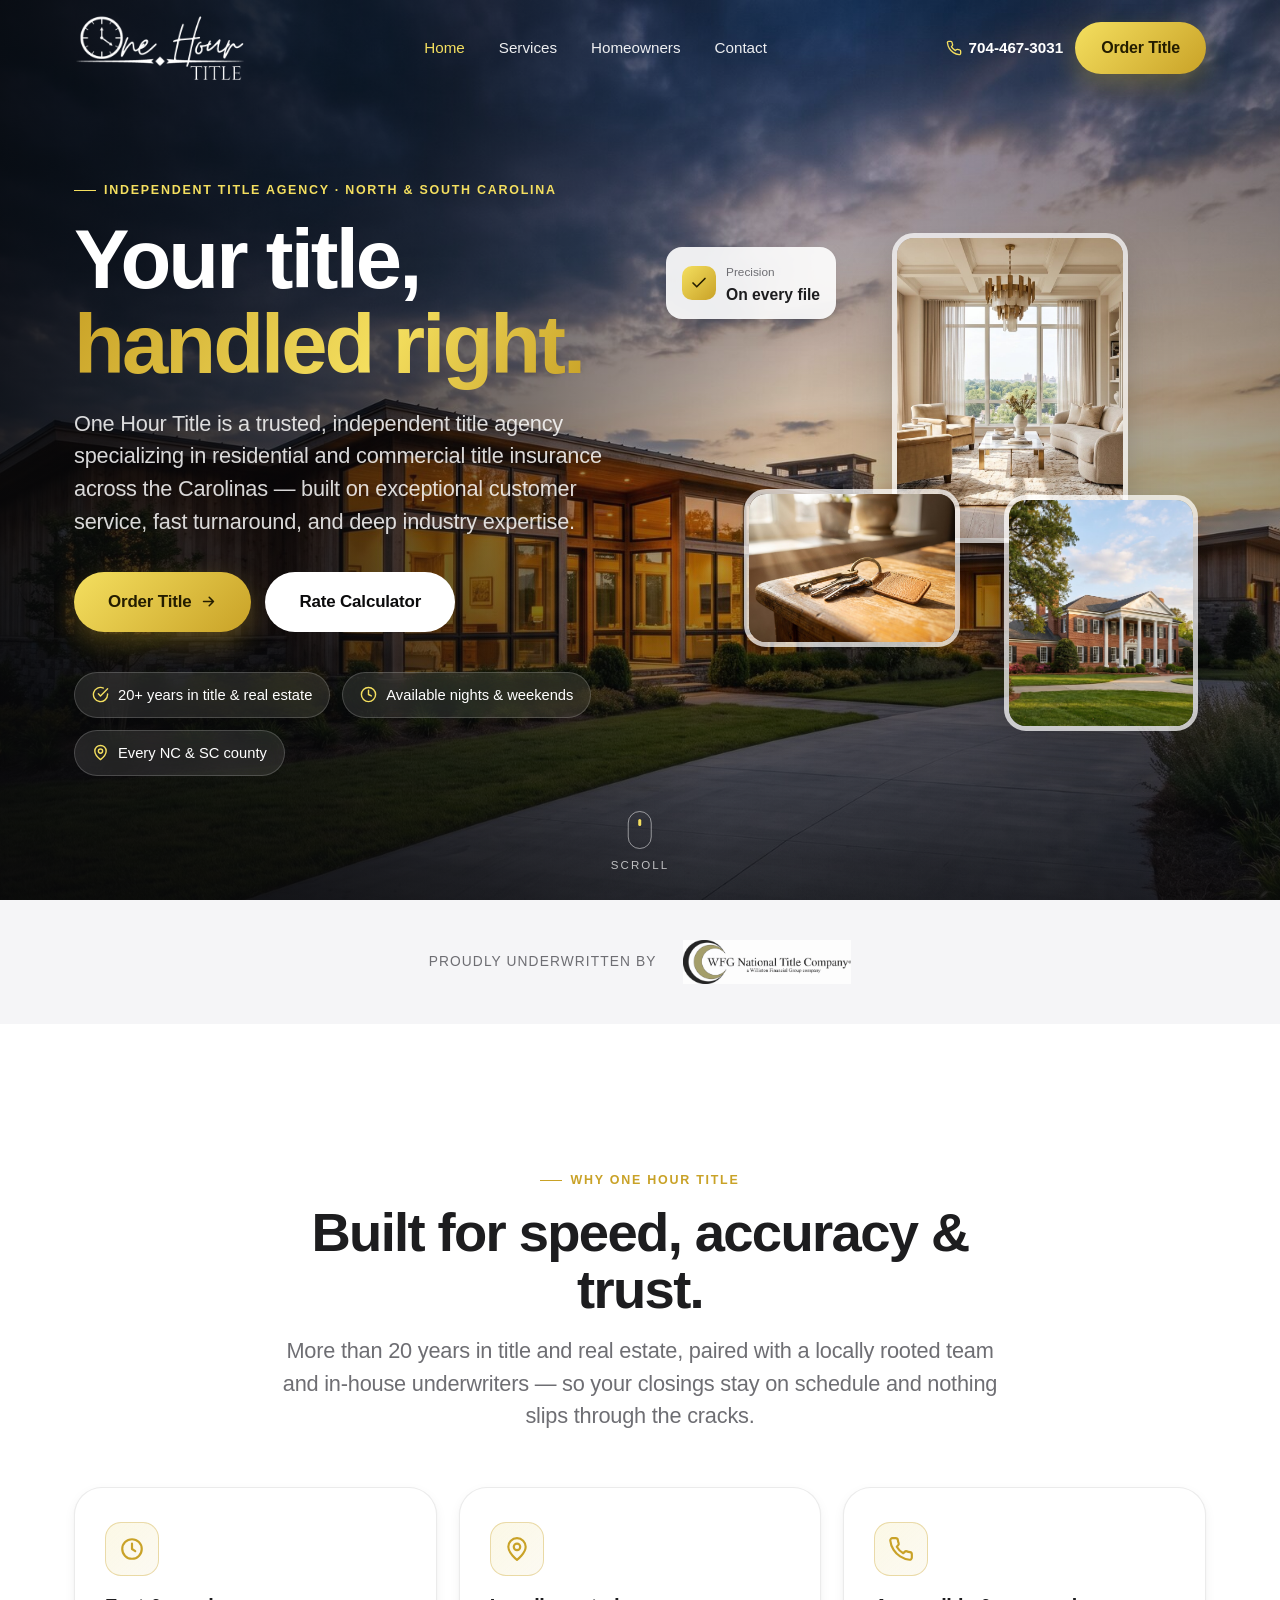
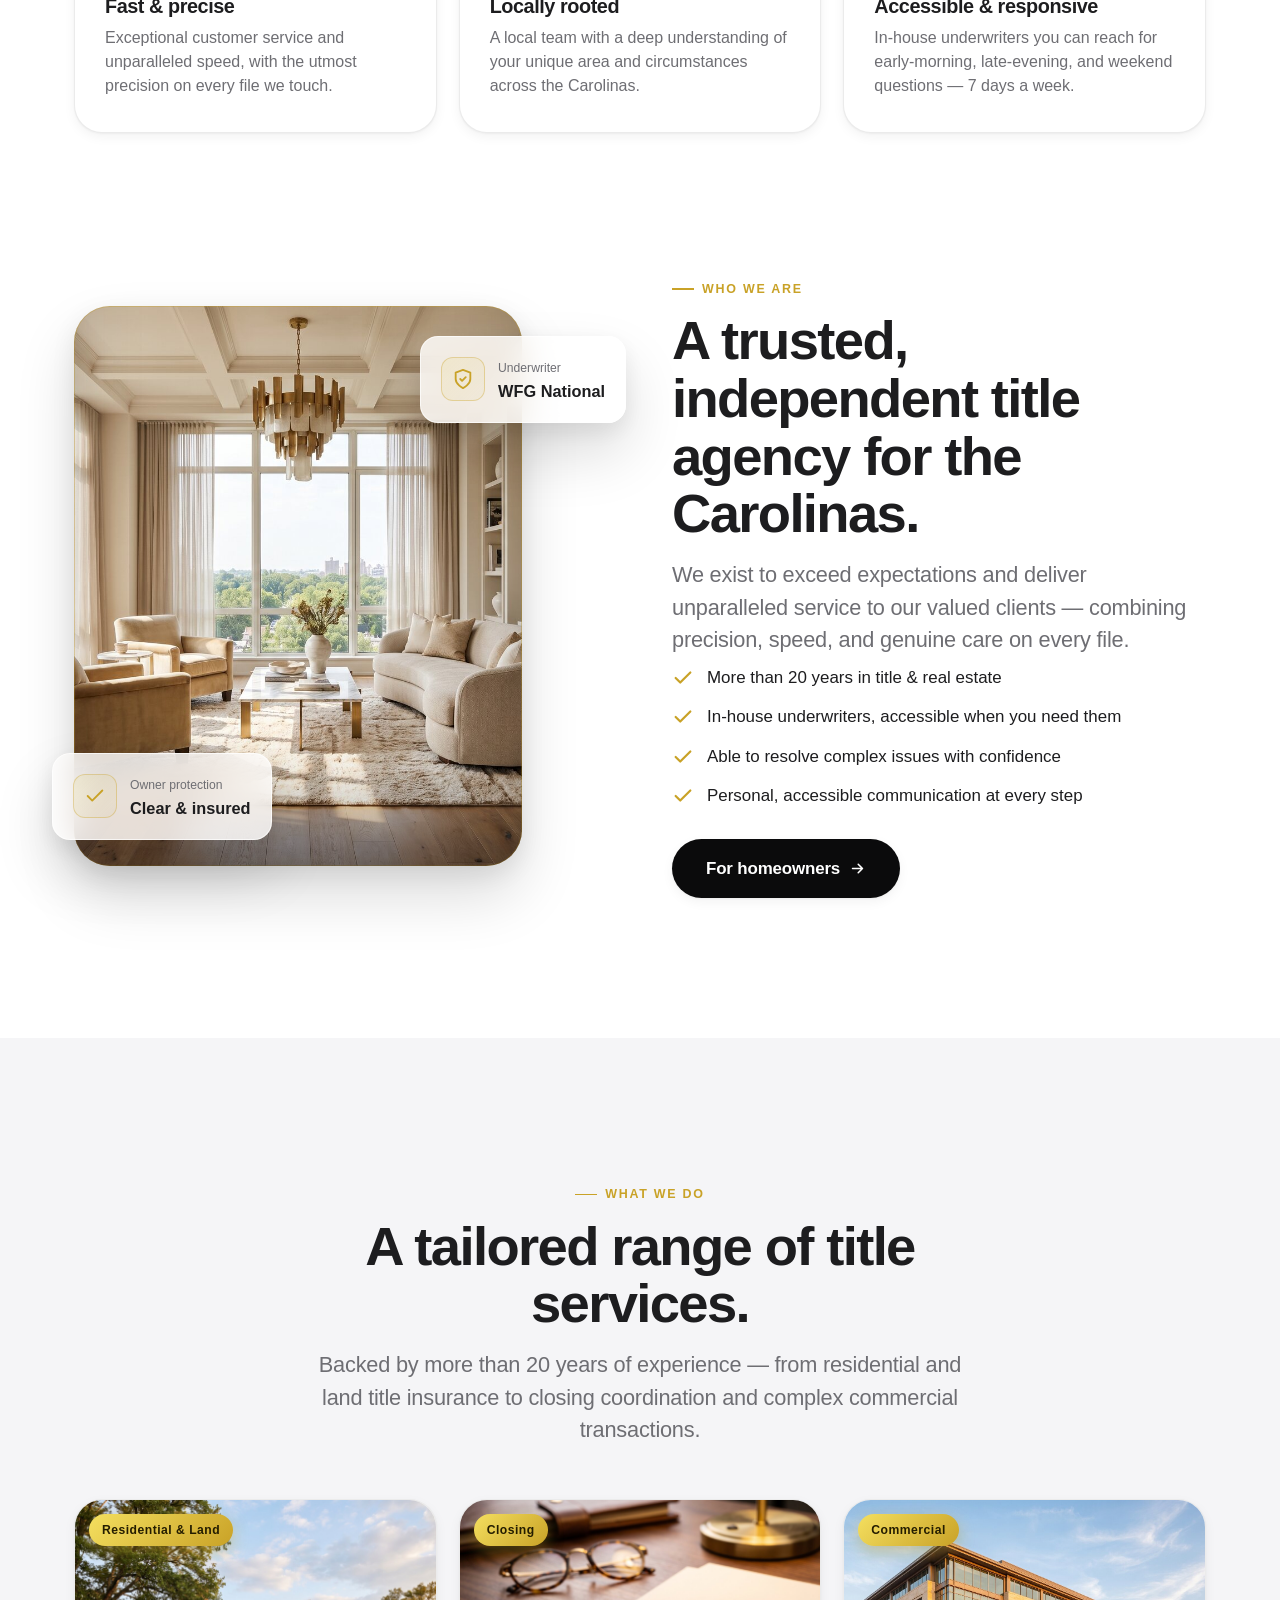
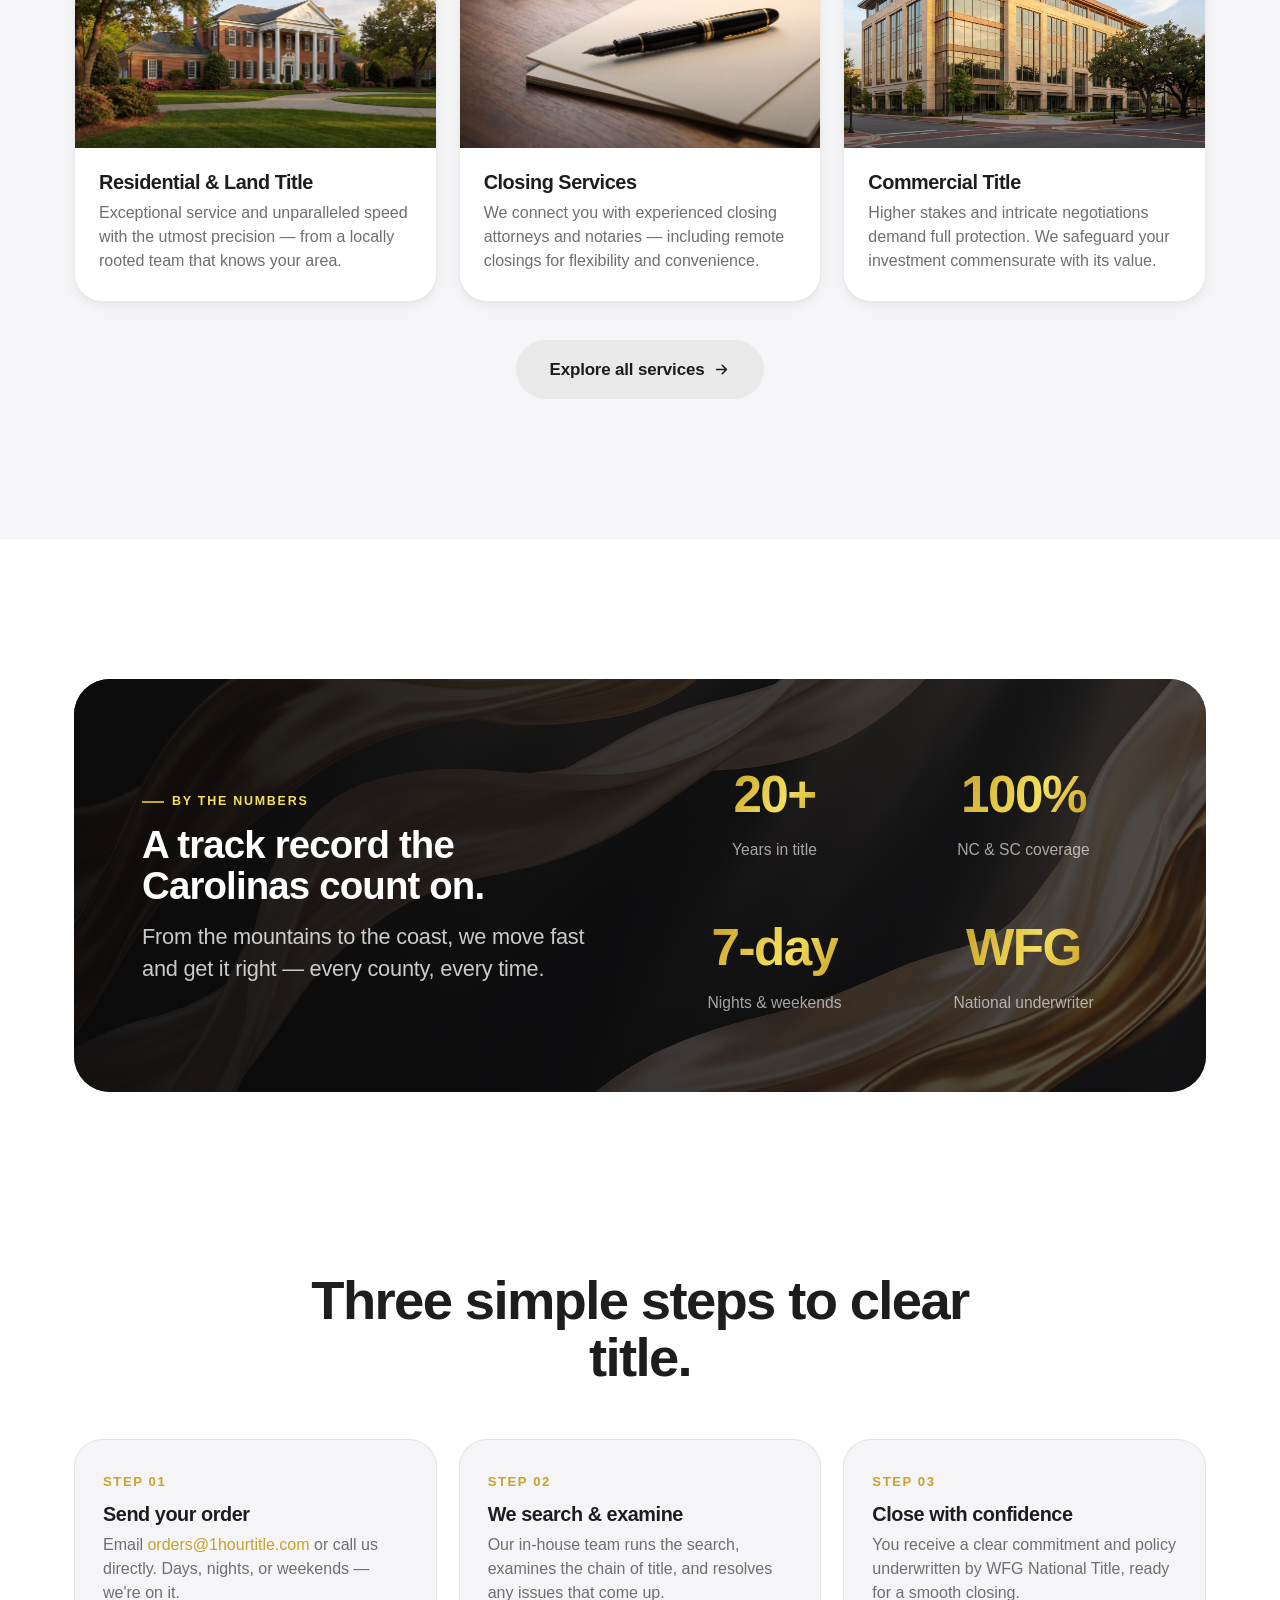
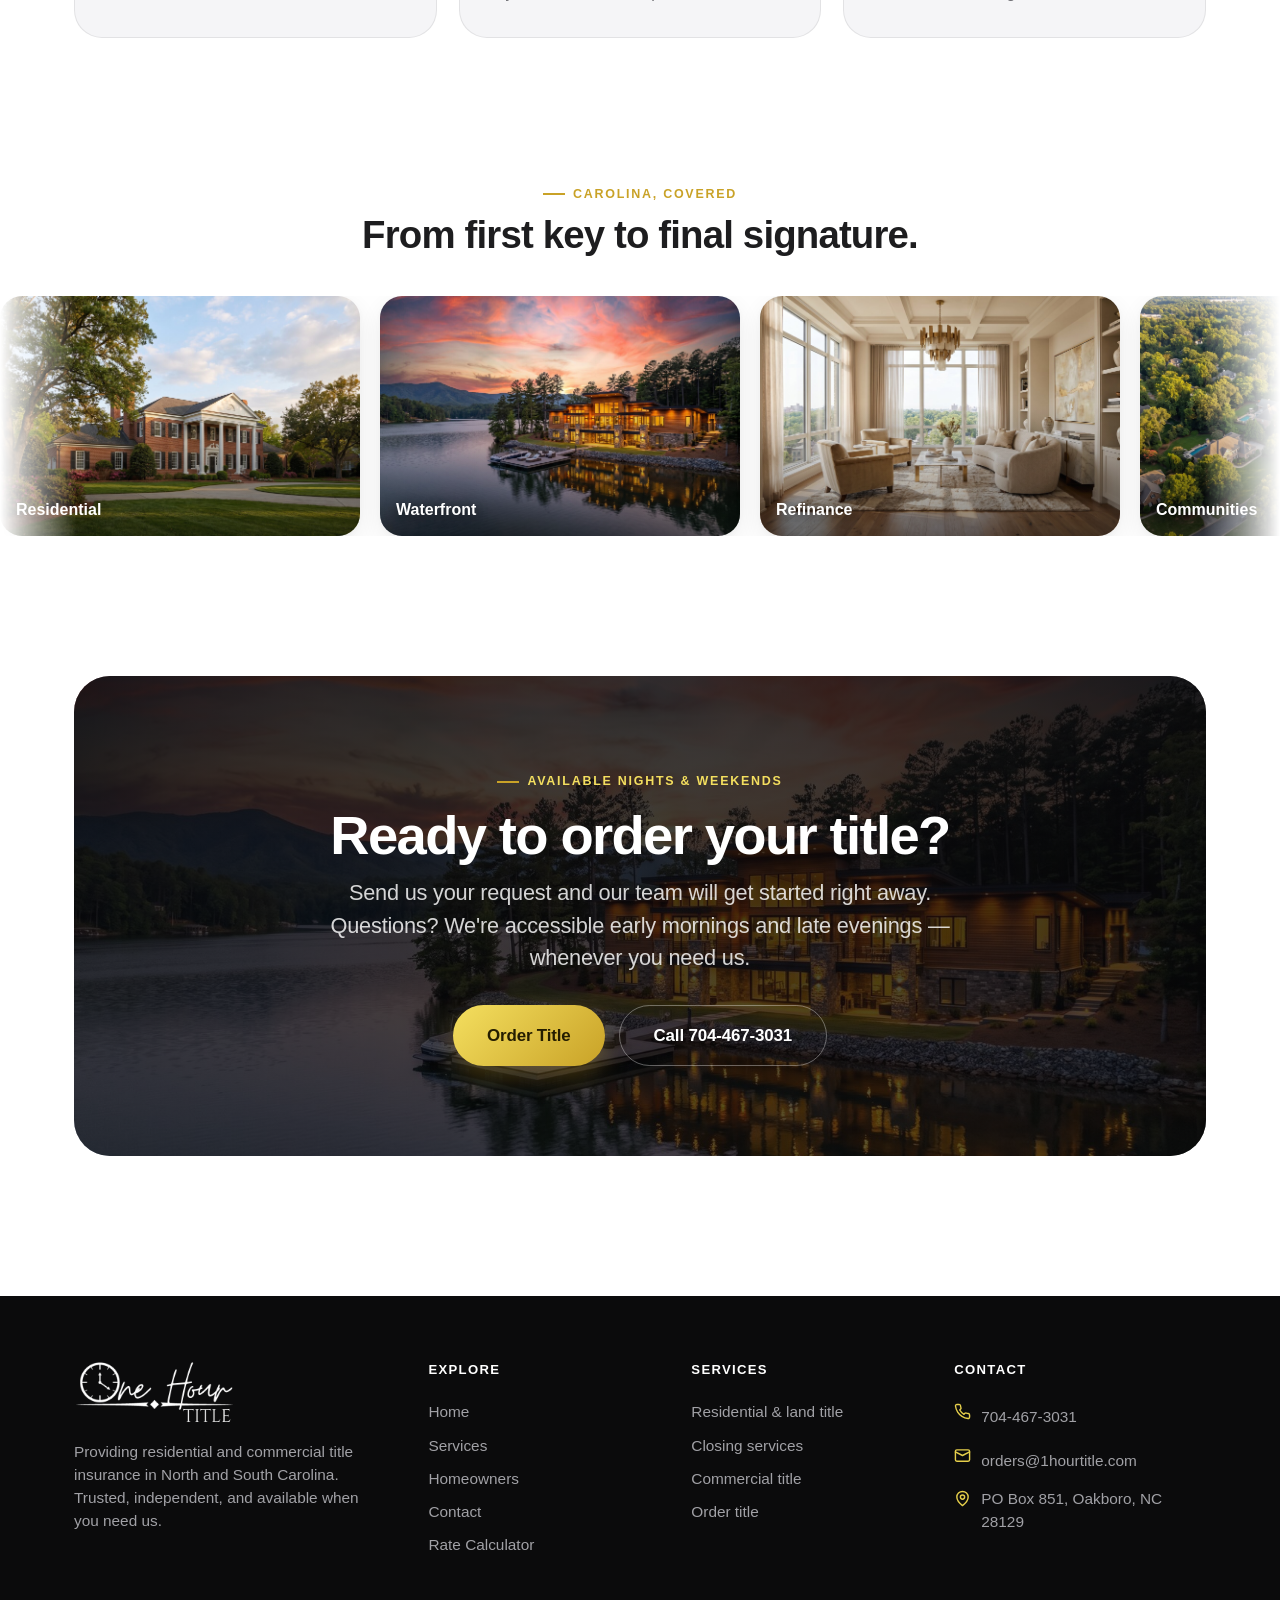
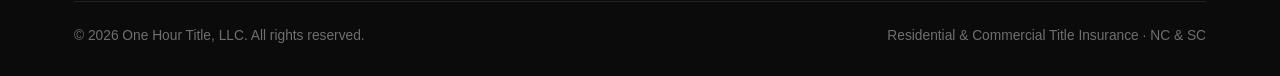
==== commit 51331bcc: "Update hero headline" ====
--- a/index.html
+++ b/index.html
@@ -48,7 +48,7 @@
     <div class="split" style="align-items:center;">
       <div>
         <span class="eyebrow reveal">Independent title agency · North &amp; South Carolina</span>
-        <h1 class="display reveal d1" style="margin-top:18px;">Title insurance, <span class="grad-text">done right.</span></h1>
+        <h1 class="display reveal d1" style="margin-top:18px;">Your title, <span class="grad-text">handled right.</span></h1>
         <p class="lead reveal d2" style="margin-top:20px;max-width:46ch;">One Hour Title is a trusted, independent title agency specializing in residential and commercial title insurance across the Carolinas — built on exceptional customer service, fast turnaround, and deep industry expertise.</p>
         <div class="hero-actions reveal d3">
           <a class="btn btn-gold btn-lg" href="mailto:orders@1hourtitle.com?subject=Title%20Order%20Request">Order Title
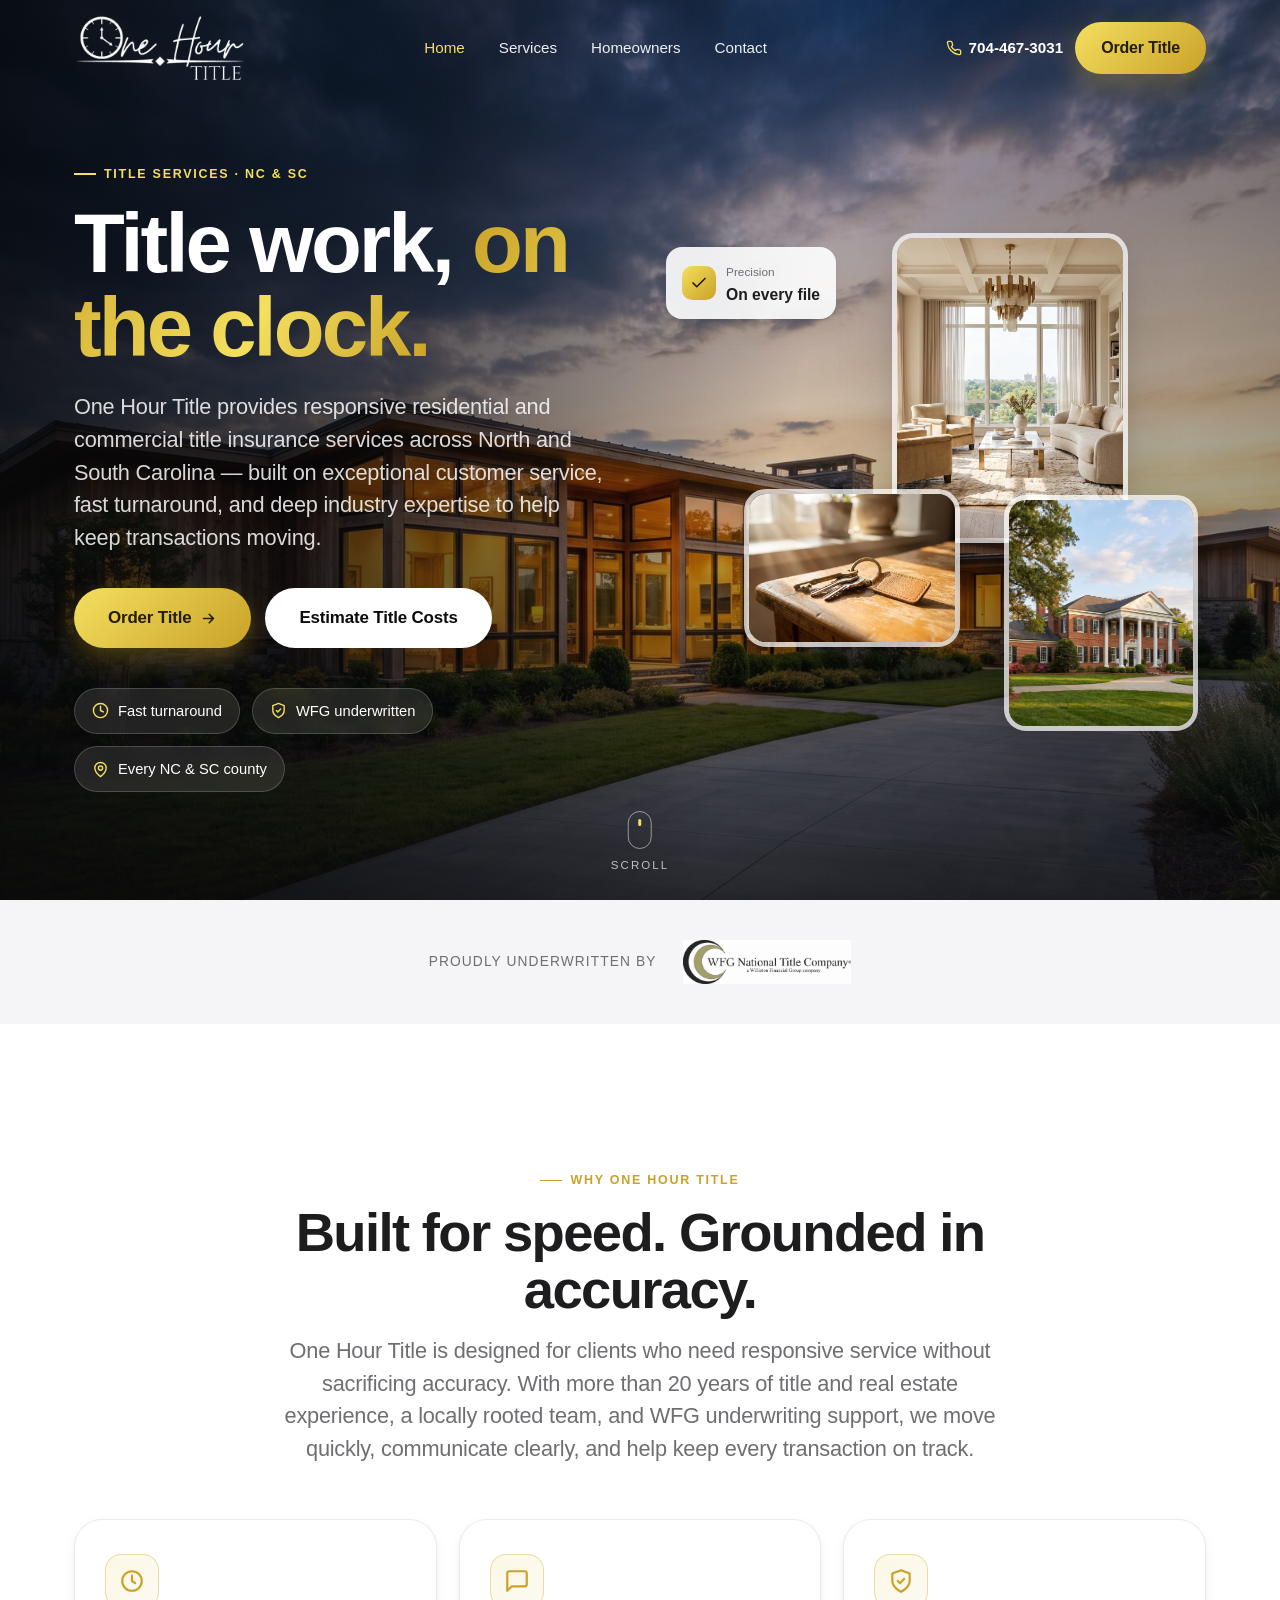
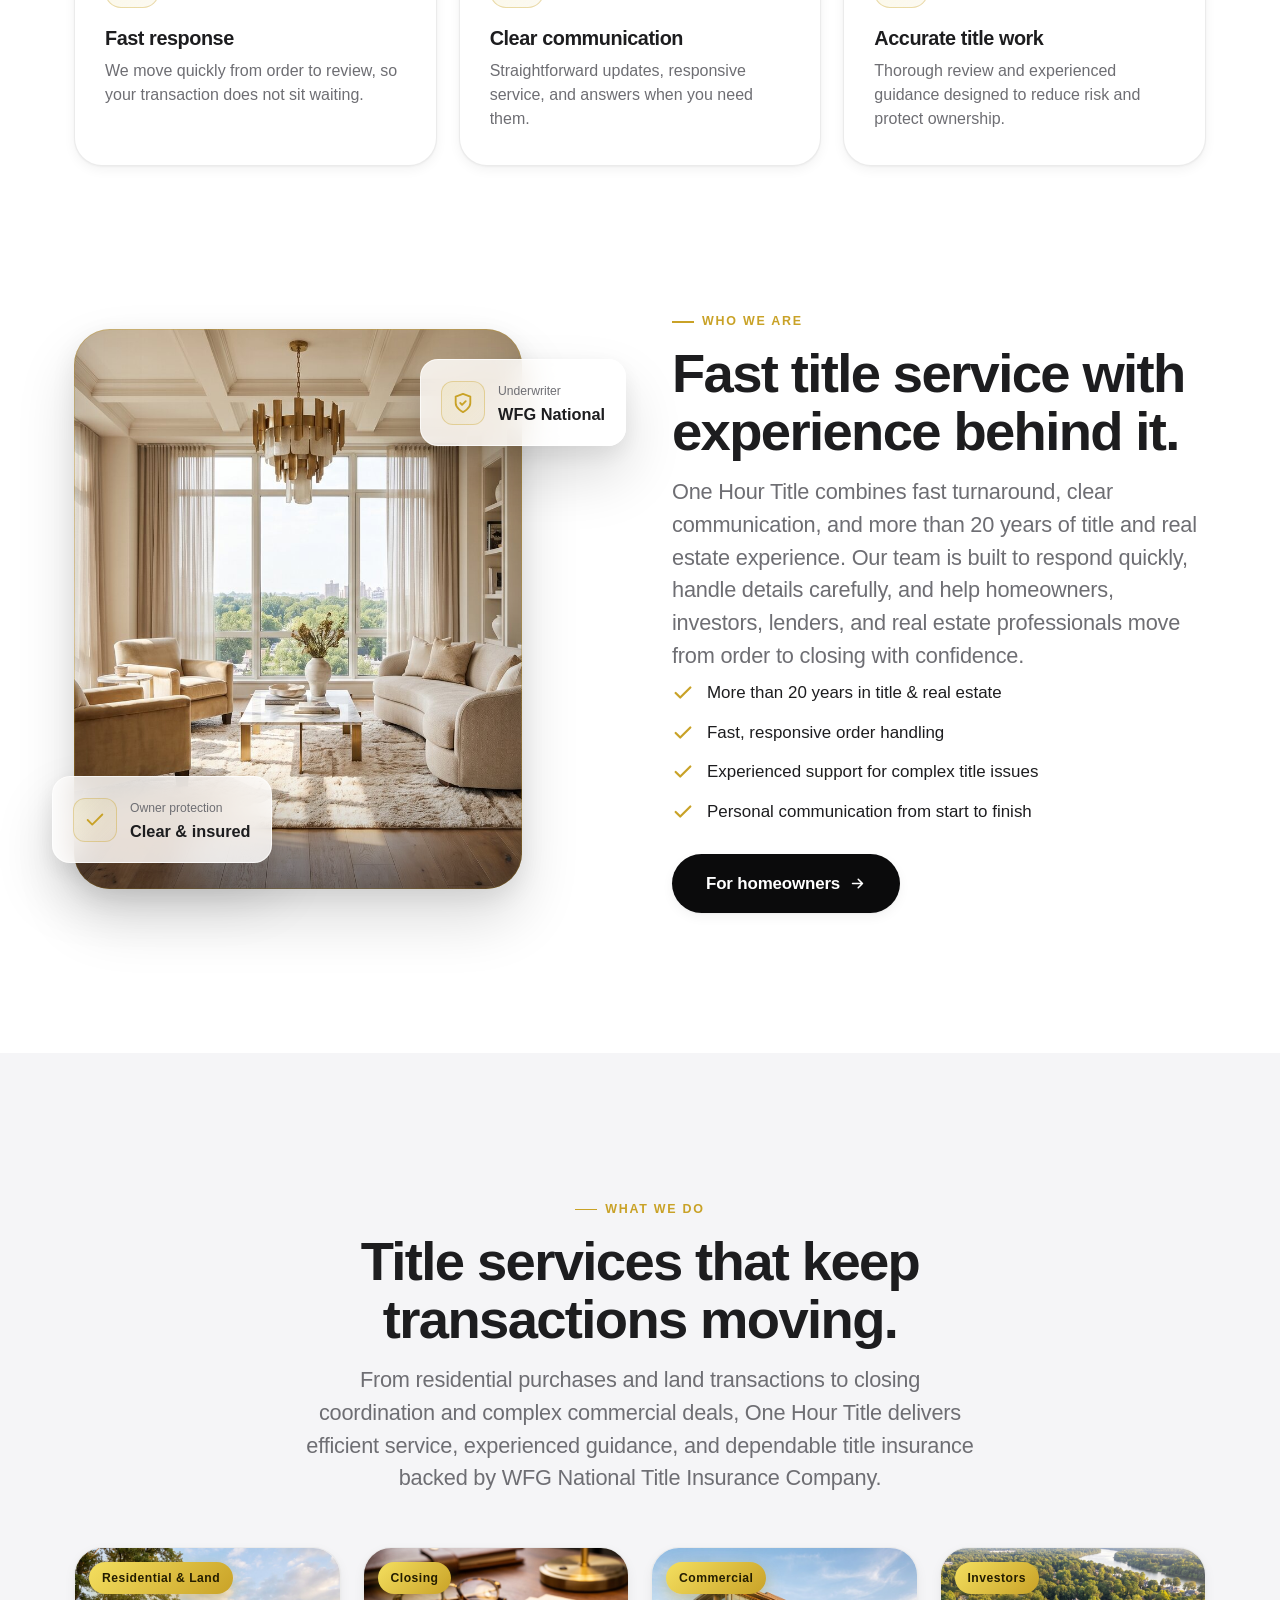
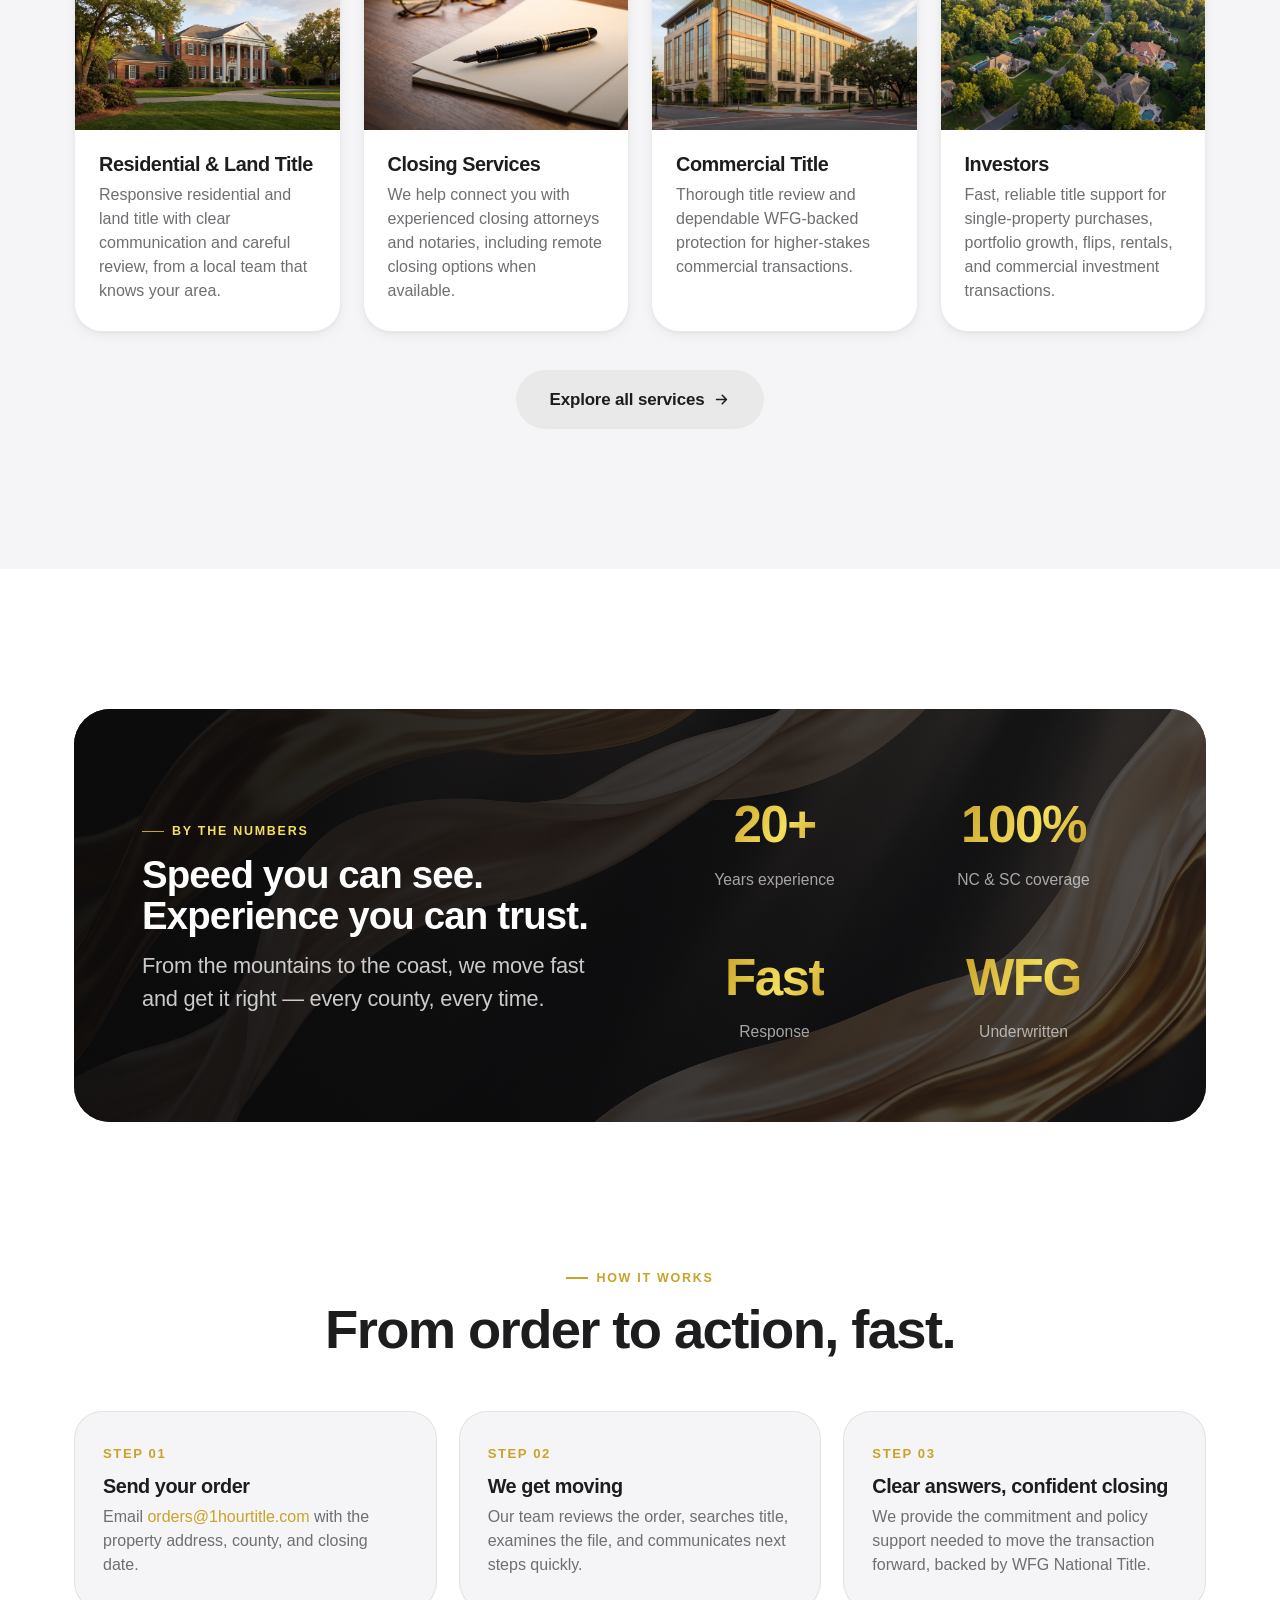
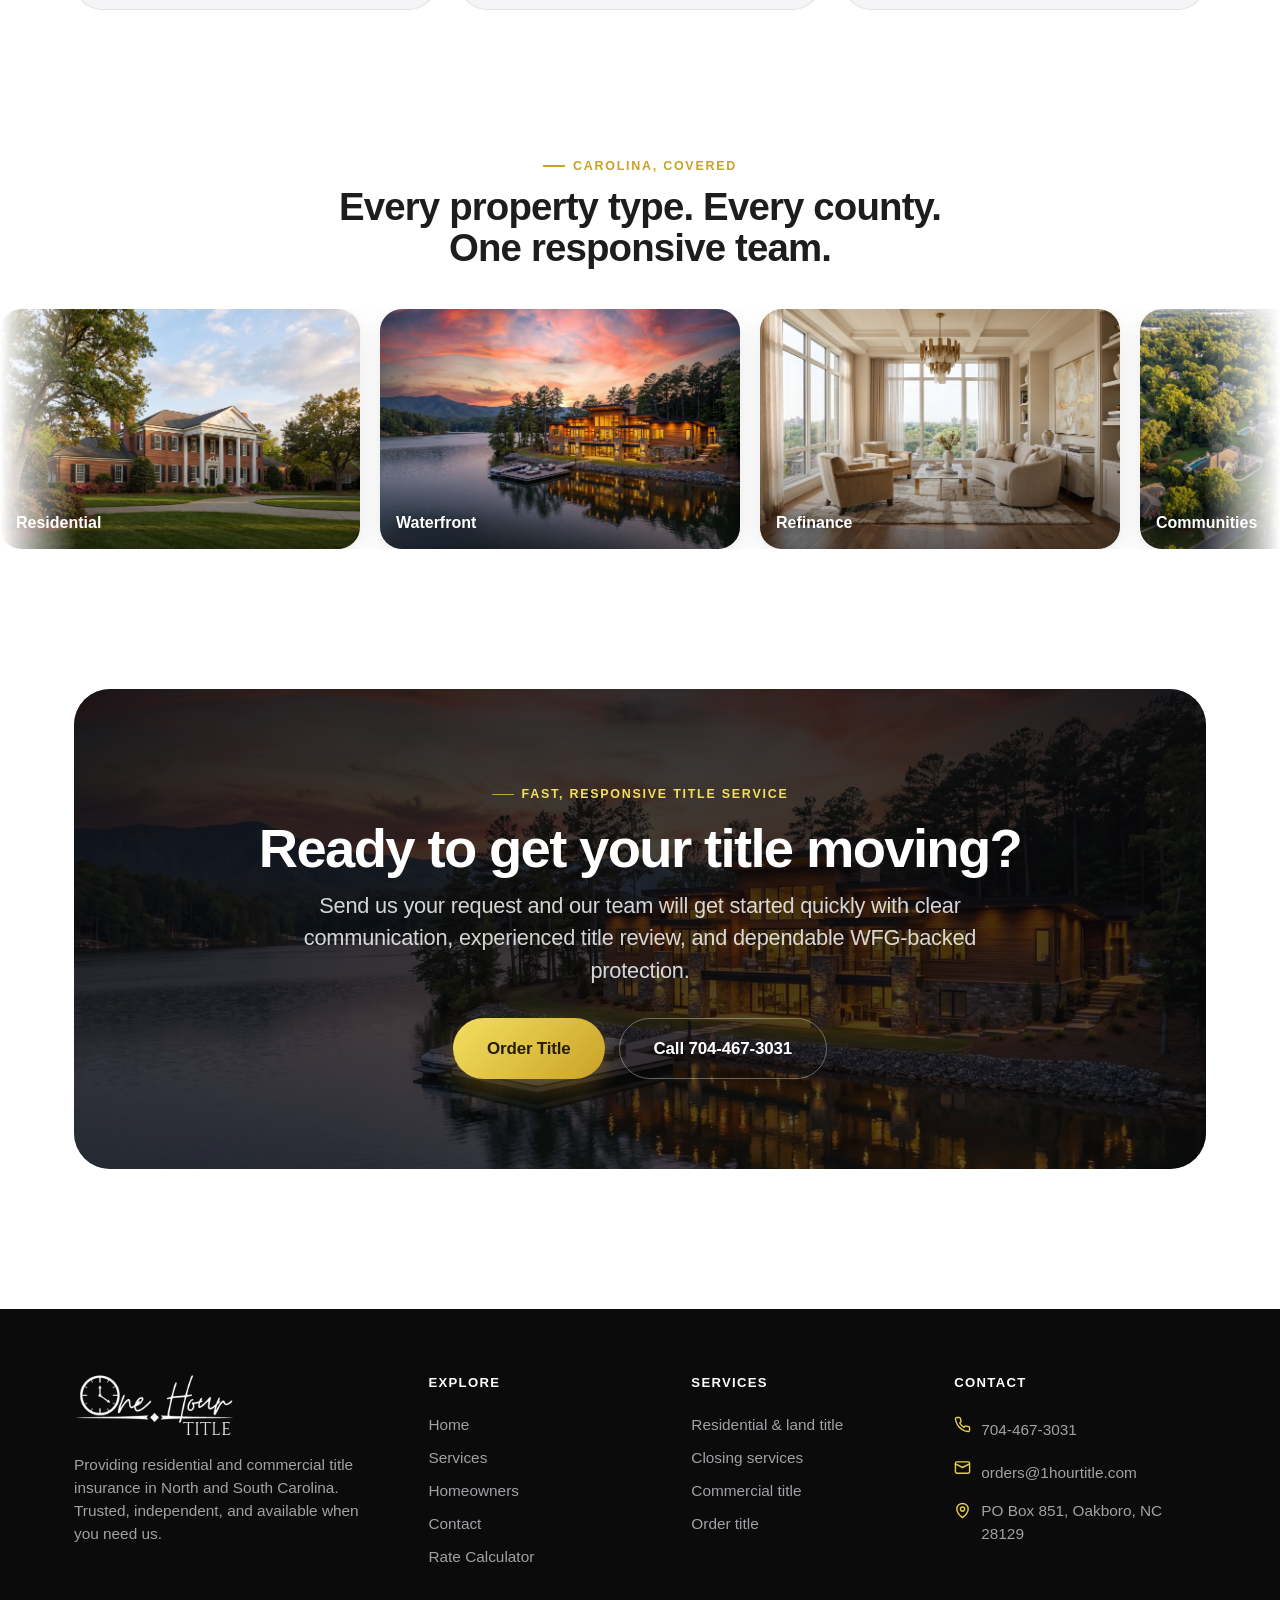
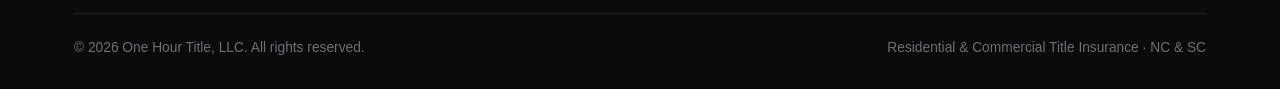
==== commit a1d7e8c4: "Apply mom's website revision requests (copy + UI)" ====
--- a/index.html
+++ b/index.html
@@ -4,7 +4,7 @@
 <meta charset="UTF-8" />
 <meta name="viewport" content="width=device-width, initial-scale=1" />
 <title>One Hour Title | Residential &amp; Commercial Title Insurance in NC &amp; SC</title>
-<meta name="description" content="One Hour Title is a trusted, independent title agency providing residential and commercial title insurance across North and South Carolina. Fast, accurate, and available nights and weekends." />
+<meta name="description" content="One Hour Title provides responsive residential and commercial title insurance across North and South Carolina — fast turnaround, clear communication, and dependable WFG-backed protection." />
 <meta name="theme-color" content="#0b0b0c" />
 <link rel="icon" href="assets/logo-primary.png" />
 <link rel="stylesheet" href="css/styles.css" />
@@ -47,18 +47,18 @@
   <div class="wrap">
     <div class="split" style="align-items:center;">
       <div>
-        <span class="eyebrow reveal">Independent title agency · North &amp; South Carolina</span>
-        <h1 class="display reveal d1" style="margin-top:18px;">Your title, <span class="grad-text">handled right.</span></h1>
-        <p class="lead reveal d2" style="margin-top:20px;max-width:46ch;">One Hour Title is a trusted, independent title agency specializing in residential and commercial title insurance across the Carolinas — built on exceptional customer service, fast turnaround, and deep industry expertise.</p>
+        <span class="eyebrow reveal">Title services · NC &amp; SC</span>
+        <h1 class="display reveal d1" style="margin-top:18px;">Title work, <span class="grad-text">on the clock.</span></h1>
+        <p class="lead reveal d2" style="margin-top:20px;max-width:50ch;">One Hour Title provides responsive residential and commercial title insurance services across North and South Carolina — built on exceptional customer service, fast turnaround, and deep industry expertise to help keep transactions moving.</p>
         <div class="hero-actions reveal d3">
           <a class="btn btn-gold btn-lg" href="mailto:orders@1hourtitle.com?subject=Title%20Order%20Request">Order Title
             <svg viewBox="0 0 24 24" fill="none" stroke="currentColor" stroke-width="2.2" stroke-linecap="round" stroke-linejoin="round"><path d="M5 12h14M13 6l6 6-6 6"/></svg>
           </a>
-          <a class="btn btn-light btn-lg" href="https://rates.wfgnationaltitle.com/" target="_blank" rel="noopener">Rate Calculator</a>
+          <a class="btn btn-light btn-lg" href="https://rates.wfgnationaltitle.com/" target="_blank" rel="noopener">Estimate Title Costs</a>
         </div>
         <div class="hero-chips reveal d4">
-          <span class="chip"><svg viewBox="0 0 24 24" fill="none" stroke="currentColor" stroke-width="2" stroke-linecap="round" stroke-linejoin="round"><path d="M22 11.08V12a10 10 0 1 1-5.93-9.14"/><path d="M22 4 12 14.01l-3-3"/></svg> 20+ years in title &amp; real estate</span>
-          <span class="chip"><svg viewBox="0 0 24 24" fill="none" stroke="currentColor" stroke-width="2" stroke-linecap="round" stroke-linejoin="round"><circle cx="12" cy="12" r="10"/><path d="M12 6v6l4 2"/></svg> Available nights &amp; weekends</span>
+          <span class="chip"><svg viewBox="0 0 24 24" fill="none" stroke="currentColor" stroke-width="2" stroke-linecap="round" stroke-linejoin="round"><circle cx="12" cy="12" r="10"/><path d="M12 6v6l4 2"/></svg> Fast turnaround</span>
+          <span class="chip"><svg viewBox="0 0 24 24" fill="none" stroke="currentColor" stroke-width="2" stroke-linecap="round" stroke-linejoin="round"><path d="M12 22s8-4 8-10V5l-8-3-8 3v7c0 6 8 10 8 10Z"/><path d="m9 12 2 2 4-4"/></svg> WFG underwritten</span>
           <span class="chip"><svg viewBox="0 0 24 24" fill="none" stroke="currentColor" stroke-width="2" stroke-linecap="round" stroke-linejoin="round"><path d="M20 10c0 6-8 12-8 12s-8-6-8-12a8 8 0 0 1 16 0Z"/><circle cx="12" cy="10" r="3"/></svg> Every NC &amp; SC county</span>
         </div>
       </div>
@@ -93,24 +93,24 @@
   <div class="wrap">
     <div class="center" style="max-width:720px; margin:0 auto 54px;">
       <span class="eyebrow reveal">Why One Hour Title</span>
-      <h2 class="h-xl reveal d1" style="margin-top:14px;">Built for speed, accuracy &amp; trust.</h2>
-      <p class="lead reveal d2" style="margin-top:16px;">More than 20 years in title and real estate, paired with a locally rooted team and in-house underwriters — so your closings stay on schedule and nothing slips through the cracks.</p>
+      <h2 class="h-xl reveal d1" style="margin-top:14px;">Built for speed. Grounded in accuracy.</h2>
+      <p class="lead reveal d2" style="margin-top:16px;">One Hour Title is designed for clients who need responsive service without sacrificing accuracy. With more than 20 years of title and real estate experience, a locally rooted team, and WFG underwriting support, we move quickly, communicate clearly, and help keep every transaction on track.</p>
     </div>
     <div class="grid grid-3">
       <div class="feature reveal">
         <div class="ic"><svg viewBox="0 0 24 24" fill="none" stroke="currentColor" stroke-width="2" stroke-linecap="round" stroke-linejoin="round"><circle cx="12" cy="12" r="9"/><path d="M12 7v5l3 2"/></svg></div>
-        <h3>Fast &amp; precise</h3>
-        <p>Exceptional customer service and unparalleled speed, with the utmost precision on every file we touch.</p>
+        <h3>Fast response</h3>
+        <p>We move quickly from order to review, so your transaction does not sit waiting.</p>
       </div>
       <div class="feature reveal d1">
-        <div class="ic"><svg viewBox="0 0 24 24" fill="none" stroke="currentColor" stroke-width="2" stroke-linecap="round" stroke-linejoin="round"><path d="M20 10c0 6-8 12-8 12s-8-6-8-12a8 8 0 0 1 16 0Z"/><circle cx="12" cy="10" r="3"/></svg></div>
-        <h3>Locally rooted</h3>
-        <p>A local team with a deep understanding of your unique area and circumstances across the Carolinas.</p>
+        <div class="ic"><svg viewBox="0 0 24 24" fill="none" stroke="currentColor" stroke-width="2" stroke-linecap="round" stroke-linejoin="round"><path d="M21 15a2 2 0 0 1-2 2H7l-4 4V5a2 2 0 0 1 2-2h14a2 2 0 0 1 2 2z"/></svg></div>
+        <h3>Clear communication</h3>
+        <p>Straightforward updates, responsive service, and answers when you need them.</p>
       </div>
       <div class="feature reveal d2">
-        <div class="ic"><svg viewBox="0 0 24 24" fill="none" stroke="currentColor" stroke-width="2" stroke-linecap="round" stroke-linejoin="round"><path d="M22 16.92v3a2 2 0 0 1-2.18 2 19.79 19.79 0 0 1-8.63-3.07 19.5 19.5 0 0 1-6-6 19.79 19.79 0 0 1-3.07-8.67A2 2 0 0 1 4.11 2h3a2 2 0 0 1 2 1.72c.13.96.36 1.9.7 2.81a2 2 0 0 1-.45 2.11L8.09 9.91a16 16 0 0 0 6 6l1.27-1.27a2 2 0 0 1 2.11-.45c.9.34 1.85.57 2.81.7A2 2 0 0 1 22 16.92z"/></svg></div>
-        <h3>Accessible &amp; responsive</h3>
-        <p>In-house underwriters you can reach for early-morning, late-evening, and weekend questions — 7 days a week.</p>
+        <div class="ic"><svg viewBox="0 0 24 24" fill="none" stroke="currentColor" stroke-width="2" stroke-linecap="round" stroke-linejoin="round"><path d="M12 22s8-4 8-10V5l-8-3-8 3v7c0 6 8 10 8 10Z"/><path d="m9 12 2 2 4-4"/></svg></div>
+        <h3>Accurate title work</h3>
+        <p>Thorough review and experienced guidance designed to reduce risk and protect ownership.</p>
       </div>
     </div>
   </div>
@@ -136,13 +136,13 @@
       </div>
       <div>
         <span class="eyebrow reveal">Who we are</span>
-        <h2 class="h-xl reveal d1" style="margin-top:14px;">A trusted, independent title agency for the Carolinas.</h2>
-        <p class="lead reveal d2" style="margin-top:16px;">We exist to exceed expectations and deliver unparalleled service to our valued clients — combining precision, speed, and genuine care on every file.</p>
+        <h2 class="h-xl reveal d1" style="margin-top:14px;">Fast title service with experience behind it.</h2>
+        <p class="lead reveal d2" style="margin-top:16px;">One Hour Title combines fast turnaround, clear communication, and more than 20 years of title and real estate experience. Our team is built to respond quickly, handle details carefully, and help homeowners, investors, lenders, and real estate professionals move from order to closing with confidence.</p>
         <ul class="checks reveal d3">
           <li><svg viewBox="0 0 24 24" fill="none" stroke="currentColor" stroke-width="2.4" stroke-linecap="round" stroke-linejoin="round"><path d="M20 6 9 17l-5-5"/></svg> More than 20 years in title &amp; real estate</li>
-          <li><svg viewBox="0 0 24 24" fill="none" stroke="currentColor" stroke-width="2.4" stroke-linecap="round" stroke-linejoin="round"><path d="M20 6 9 17l-5-5"/></svg> In-house underwriters, accessible when you need them</li>
-          <li><svg viewBox="0 0 24 24" fill="none" stroke="currentColor" stroke-width="2.4" stroke-linecap="round" stroke-linejoin="round"><path d="M20 6 9 17l-5-5"/></svg> Able to resolve complex issues with confidence</li>
-          <li><svg viewBox="0 0 24 24" fill="none" stroke="currentColor" stroke-width="2.4" stroke-linecap="round" stroke-linejoin="round"><path d="M20 6 9 17l-5-5"/></svg> Personal, accessible communication at every step</li>
+          <li><svg viewBox="0 0 24 24" fill="none" stroke="currentColor" stroke-width="2.4" stroke-linecap="round" stroke-linejoin="round"><path d="M20 6 9 17l-5-5"/></svg> Fast, responsive order handling</li>
+          <li><svg viewBox="0 0 24 24" fill="none" stroke="currentColor" stroke-width="2.4" stroke-linecap="round" stroke-linejoin="round"><path d="M20 6 9 17l-5-5"/></svg> Experienced support for complex title issues</li>
+          <li><svg viewBox="0 0 24 24" fill="none" stroke="currentColor" stroke-width="2.4" stroke-linecap="round" stroke-linejoin="round"><path d="M20 6 9 17l-5-5"/></svg> Personal communication from start to finish</li>
         </ul>
         <a class="btn btn-primary btn-lg reveal d4" href="homeowners.html" style="margin-top:30px;">For homeowners
           <svg viewBox="0 0 24 24" fill="none" stroke="currentColor" stroke-width="2.2" stroke-linecap="round" stroke-linejoin="round"><path d="M5 12h14M13 6l6 6-6 6"/></svg>
@@ -157,21 +157,25 @@
   <div class="wrap">
     <div class="center" style="max-width:680px;margin:0 auto 52px;">
       <span class="eyebrow reveal">What we do</span>
-      <h2 class="h-xl reveal d1" style="margin-top:14px;">A tailored range of title services.</h2>
-      <p class="lead reveal d2" style="margin-top:16px;">Backed by more than 20 years of experience — from residential and land title insurance to closing coordination and complex commercial transactions.</p>
-    </div>
-    <div class="grid grid-3">
+      <h2 class="h-xl reveal d1" style="margin-top:14px;">Title services that keep transactions moving.</h2>
+      <p class="lead reveal d2" style="margin-top:16px;">From residential purchases and land transactions to closing coordination and complex commercial deals, One Hour Title delivers efficient service, experienced guidance, and dependable title insurance backed by WFG National Title Insurance Company.</p>
+    </div>
+    <div class="grid grid-4">
       <div class="media-card reveal">
         <div class="thumb"><span class="tag">Residential &amp; Land</span><img src="assets/img/estate.jpg" alt="Carolina residential estate home" /></div>
-        <div class="body"><h3>Residential &amp; Land Title</h3><p>Exceptional service and unparalleled speed with the utmost precision — from a locally rooted team that knows your area.</p></div>
+        <div class="body"><h3>Residential &amp; Land Title</h3><p>Responsive residential and land title with clear communication and careful review, from a local team that knows your area.</p></div>
       </div>
       <div class="media-card reveal d1">
         <div class="thumb"><span class="tag">Closing</span><img src="assets/img/signing.jpg" alt="Closing documents on a desk" /></div>
-        <div class="body"><h3>Closing Services</h3><p>We connect you with experienced closing attorneys and notaries — including remote closings for flexibility and convenience.</p></div>
+        <div class="body"><h3>Closing Services</h3><p>We help connect you with experienced closing attorneys and notaries, including remote closing options when available.</p></div>
       </div>
       <div class="media-card reveal d2">
         <div class="thumb"><span class="tag">Commercial</span><img src="assets/img/commercial.jpg" alt="Modern commercial office building in the Carolinas" /></div>
-        <div class="body"><h3>Commercial Title</h3><p>Higher stakes and intricate negotiations demand full protection. We safeguard your investment commensurate with its value.</p></div>
+        <div class="body"><h3>Commercial Title</h3><p>Thorough title review and dependable WFG-backed protection for higher-stakes commercial transactions.</p></div>
+      </div>
+      <div class="media-card reveal d3">
+        <div class="thumb"><span class="tag">Investors</span><img src="assets/img/aerial.jpg" alt="Aerial view of a Carolina neighborhood" /></div>
+        <div class="body"><h3>Investors</h3><p>Fast, reliable title support for single-property purchases, portfolio growth, flips, rentals, and commercial investment transactions.</p></div>
       </div>
     </div>
     <div class="center reveal" style="margin-top:38px;">
@@ -192,14 +196,14 @@
         <div class="split" style="align-items:center;gap:40px;">
           <div>
             <span class="eyebrow" style="color:var(--gold-bright);">By the numbers</span>
-            <h2 class="h-lg" style="margin-top:14px;color:#fff;">A track record the Carolinas count on.</h2>
+            <h2 class="h-lg" style="margin-top:14px;color:#fff;">Speed you can see. Experience you can trust.</h2>
             <p class="lead" style="margin-top:14px;max-width:40ch;">From the mountains to the coast, we move fast and get it right — every county, every time.</p>
           </div>
           <div class="stats" style="grid-template-columns:1fr 1fr;gap:28px 20px;">
-            <div class="stat"><div class="num"><span class="grad-text" data-count="20" data-suffix="+">20+</span></div><div class="lbl">Years in title</div></div>
+            <div class="stat"><div class="num"><span class="grad-text" data-count="20" data-suffix="+">20+</span></div><div class="lbl">Years experience</div></div>
             <div class="stat"><div class="num"><span class="grad-text" data-count="100" data-suffix="%">100%</span></div><div class="lbl">NC &amp; SC coverage</div></div>
-            <div class="stat"><div class="num"><span class="grad-text" data-count="7" data-suffix="-day">7-day</span></div><div class="lbl">Nights &amp; weekends</div></div>
-            <div class="stat"><div class="num"><span class="grad-text">WFG</span></div><div class="lbl">National underwriter</div></div>
+            <div class="stat"><div class="num"><span class="grad-text">Fast</span></div><div class="lbl">Response</div></div>
+            <div class="stat"><div class="num"><span class="grad-text">WFG</span></div><div class="lbl">Underwritten</div></div>
           </div>
         </div>
       </div>
@@ -212,12 +216,12 @@
   <div class="wrap">
     <div class="center" style="max-width:680px;margin:0 auto 52px;">
       <span class="eyebrow reveal">How it works</span>
-      <h2 class="h-xl reveal d1" style="margin-top:14px;">Three simple steps to clear title.</h2>
+      <h2 class="h-xl reveal d1" style="margin-top:14px;">From order to action, fast.</h2>
     </div>
     <div class="steps">
-      <div class="step reveal"><div class="n">STEP 01</div><h3>Send your order</h3><p>Email <a href="mailto:orders@1hourtitle.com" class="gold-text">orders@1hourtitle.com</a> or call us directly. Days, nights, or weekends — we're on it.</p></div>
-      <div class="step reveal d1"><div class="n">STEP 02</div><h3>We search &amp; examine</h3><p>Our in-house team runs the search, examines the chain of title, and resolves any issues that come up.</p></div>
-      <div class="step reveal d2"><div class="n">STEP 03</div><h3>Close with confidence</h3><p>You receive a clear commitment and policy underwritten by WFG National Title, ready for a smooth closing.</p></div>
+      <div class="step reveal"><div class="n">STEP 01</div><h3>Send your order</h3><p>Email <a href="mailto:orders@1hourtitle.com" class="gold-text">orders@1hourtitle.com</a> with the property address, county, and closing date.</p></div>
+      <div class="step reveal d1"><div class="n">STEP 02</div><h3>We get moving</h3><p>Our team reviews the order, searches title, examines the file, and communicates next steps quickly.</p></div>
+      <div class="step reveal d2"><div class="n">STEP 03</div><h3>Clear answers, confident closing</h3><p>We provide the commitment and policy support needed to move the transaction forward, backed by WFG National Title.</p></div>
     </div>
   </div>
 </section>
@@ -226,7 +230,7 @@
 <section style="padding: 0 0 clamp(72px,11vw,140px);">
   <div class="wrap center" style="max-width:680px;margin:0 auto 40px;">
     <span class="eyebrow reveal">Carolina, covered</span>
-    <h2 class="h-lg reveal d1" style="margin-top:12px;">From first key to final signature.</h2>
+    <h2 class="h-lg reveal d1" style="margin-top:12px;">Every property type. Every county. One responsive team.</h2>
   </div>
   <div class="marquee reveal">
     <div class="marquee-track">
@@ -254,9 +258,9 @@
       <div class="bg"><img src="assets/img/lakeside.jpg" alt="" /></div>
       <div class="scrim"></div>
       <div class="inner">
-        <span class="eyebrow" style="color:var(--gold-bright);justify-content:center;">Available nights &amp; weekends</span>
-        <h2 class="h-xl" style="margin:16px 0 12px;">Ready to order your title?</h2>
-        <p class="lead mx-auto" style="max-width:54ch;">Send us your request and our team will get started right away. Questions? We're accessible early mornings and late evenings — whenever you need us.</p>
+        <span class="eyebrow" style="color:var(--gold-bright);justify-content:center;">Fast, responsive title service</span>
+        <h2 class="h-xl" style="margin:16px 0 12px;">Ready to get your title moving?</h2>
+        <p class="lead mx-auto" style="max-width:56ch;">Send us your request and our team will get started quickly with clear communication, experienced title review, and dependable WFG-backed protection.</p>
         <div class="cta-actions">
           <a class="btn btn-gold btn-lg" href="mailto:orders@1hourtitle.com?subject=Title%20Order%20Request">Order Title</a>
           <a class="btn btn-outline-light btn-lg" href="tel:+17044673031">Call 704-467-3031</a>
